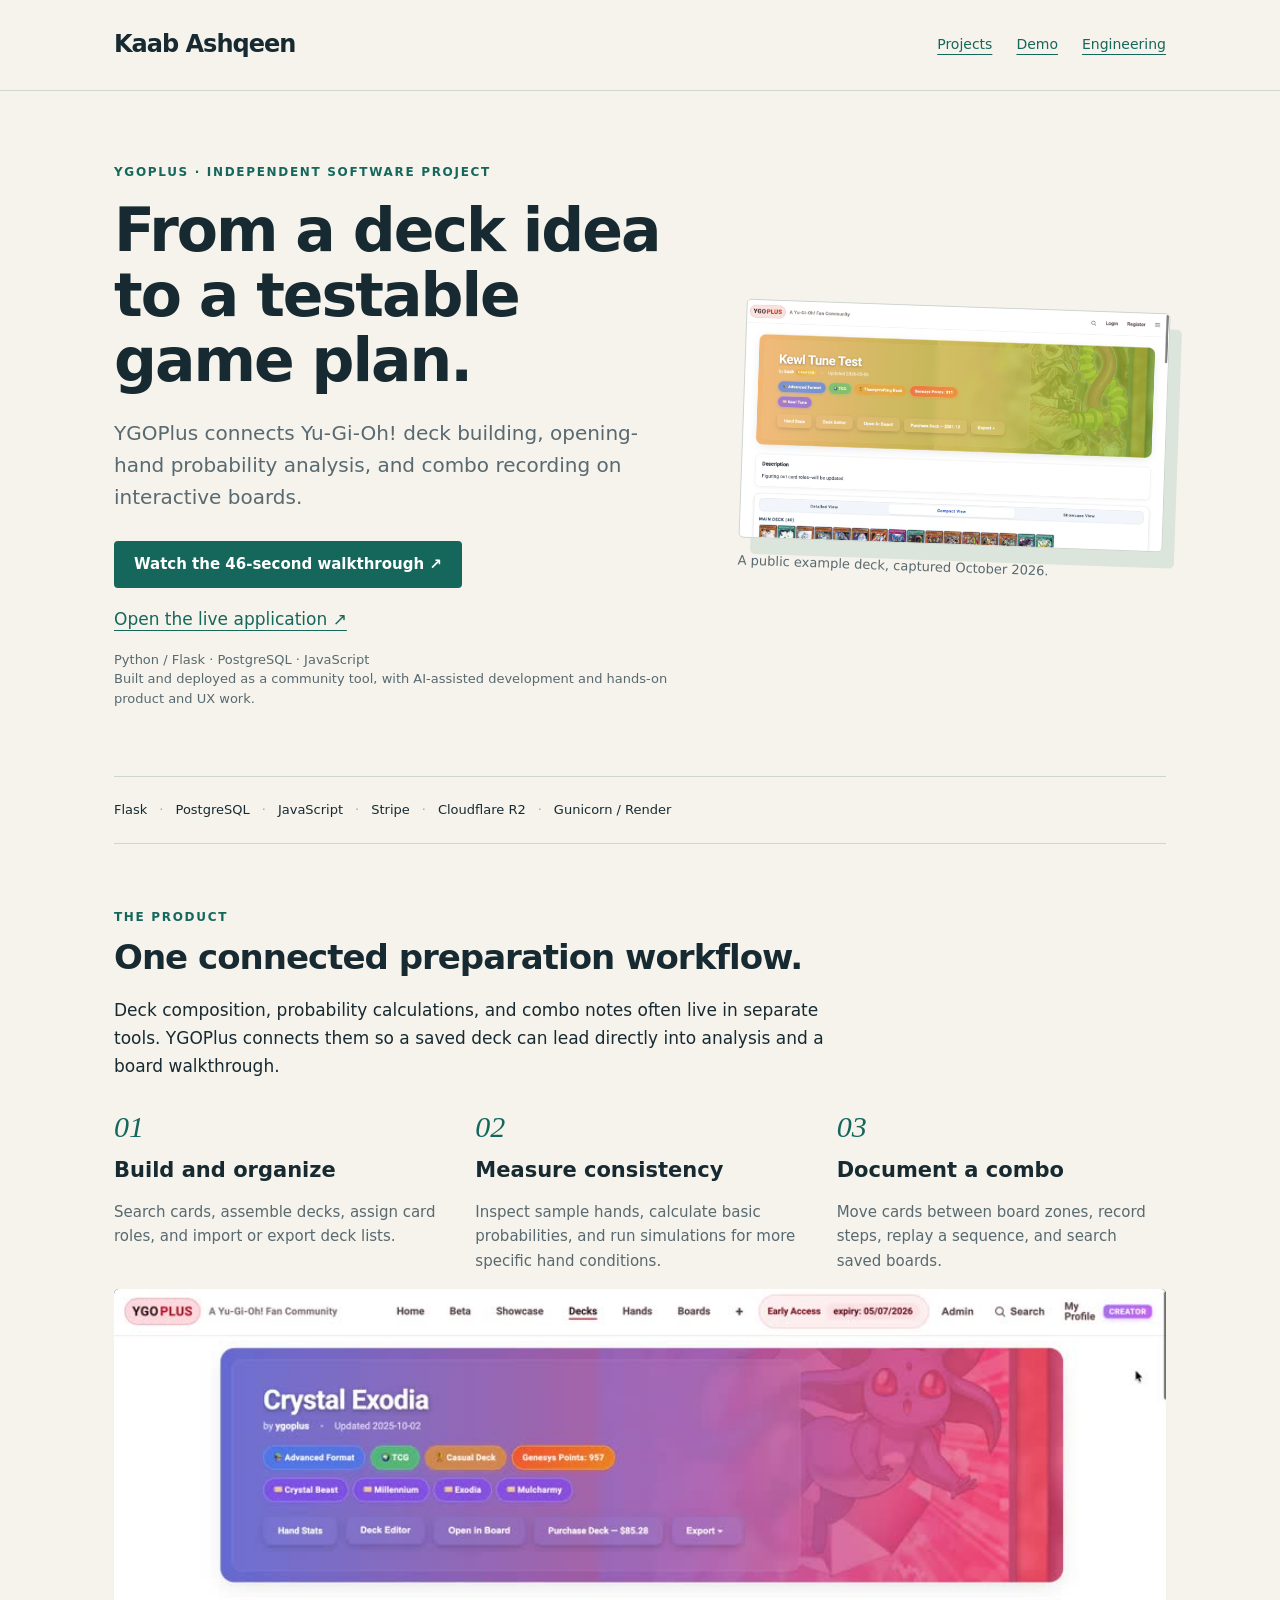
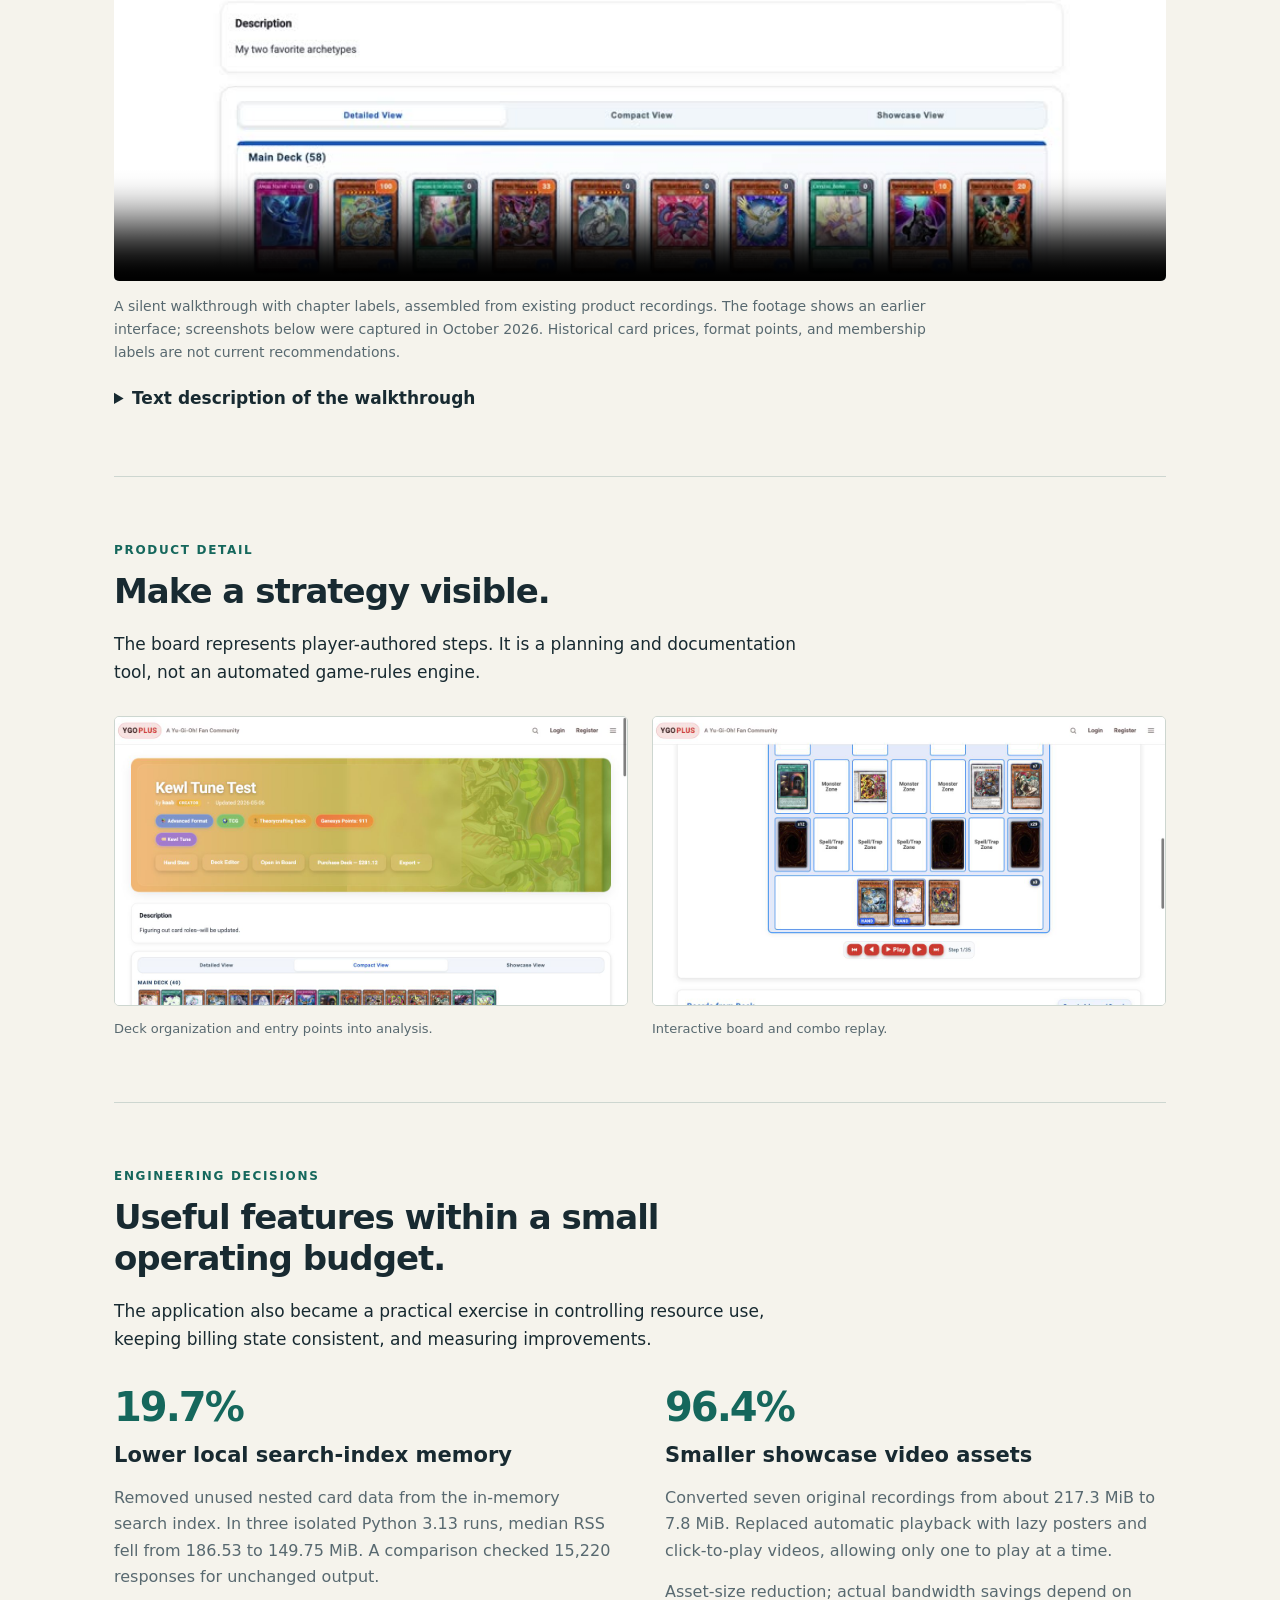
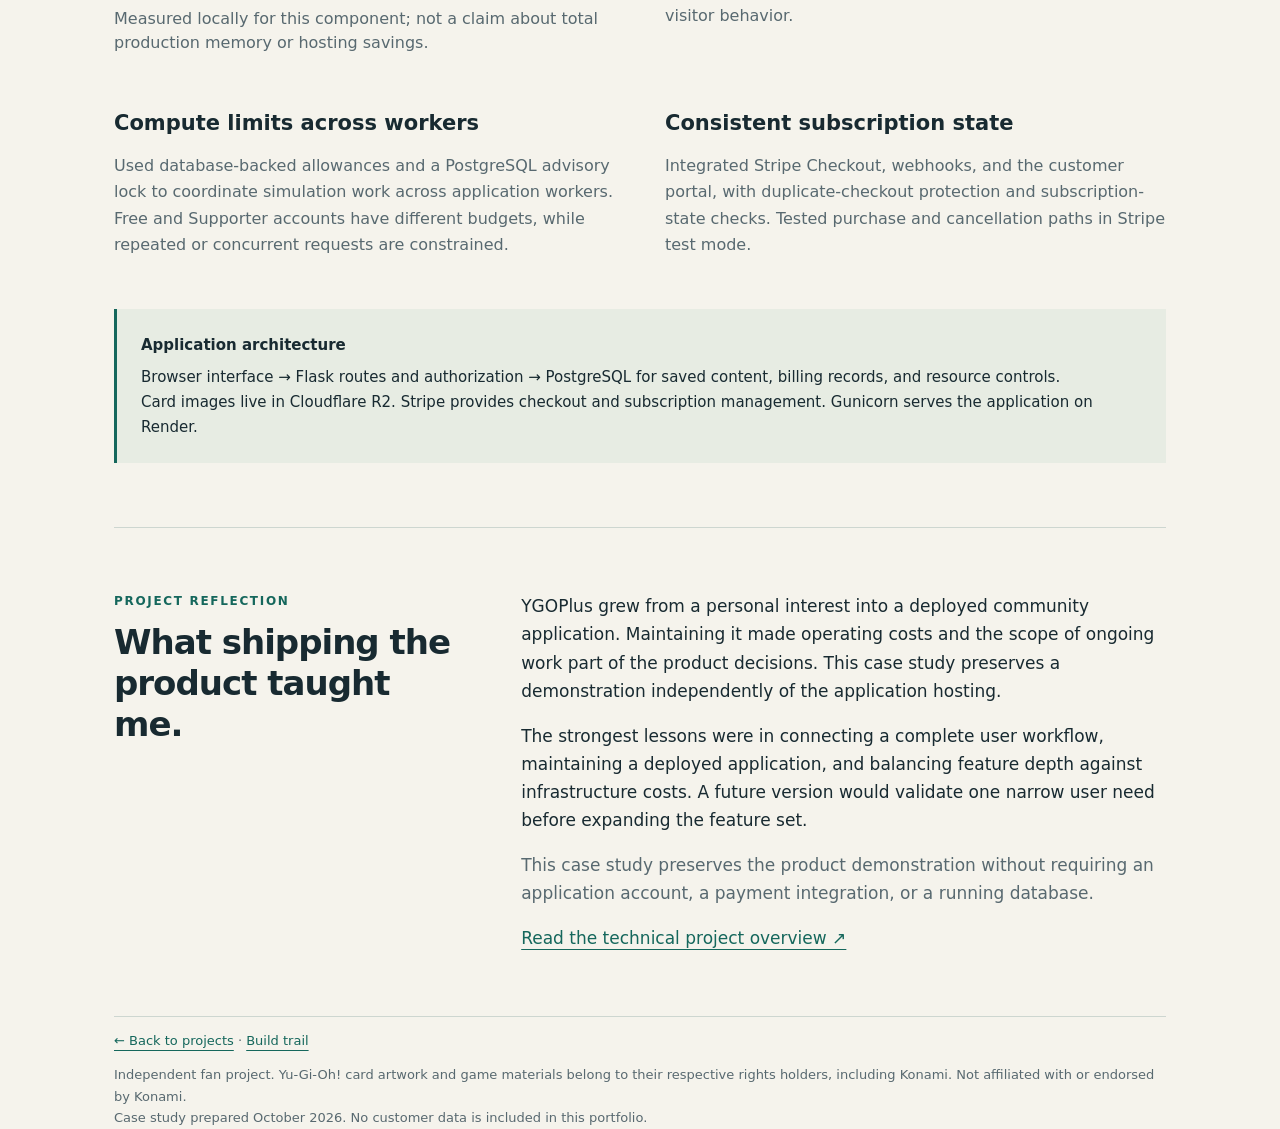
==== ygoplus/index.html @ 3efdb352 "Add standalone YGOPlus case study and recorded demo" ====
<!doctype html>
<html lang="en"><head><meta charset="utf-8"><meta name="viewport" content="width=device-width, initial-scale=1"><meta name="description" content="YGOPlus: an independent software project combining deck building, probability analysis, and interactive combo boards."><title>YGOPlus — Kaab Ashqeen</title><link rel="canonical" href="https://ashqeen.com/ygoplus/"><link rel="icon" href="/assets/favicon.svg" type="image/svg+xml">
<style>
:root{color-scheme:light;--ink:#182a31;--muted:#586970;--paper:#f5f3ec;--accent:#15675c;--line:#cdd6d0}*{box-sizing:border-box}html{scroll-behavior:smooth}body{margin:0;background:var(--paper);color:var(--ink);font:17px/1.65 system-ui,-apple-system,sans-serif}a{color:var(--accent);text-underline-offset:5px}a:focus-visible,summary:focus-visible{outline:3px solid #d98e32;outline-offset:5px}.wrap{max-width:1120px;margin:auto;padding:0 34px}header{padding:25px 0;border-bottom:1px solid var(--line)}nav{display:flex;justify-content:space-between;gap:20px;align-items:center}.brand{font-weight:850;letter-spacing:-1px;font-size:24px;color:var(--ink);text-decoration:none}.brand span{color:var(--accent)}nav div{display:flex;gap:24px;font-size:14px}.eyebrow{text-transform:uppercase;letter-spacing:.14em;font-size:12px;font-weight:750;color:var(--accent)}.hero{padding:72px 0 55px;display:grid;grid-template-columns:1.15fr .85fr;gap:54px;align-items:center}h1{font-size:clamp(38px,4.7vw,60px);line-height:1.08;letter-spacing:-2px;margin:16px 0 24px;font-weight:720}h2{font-size:34px;line-height:1.2;letter-spacing:-1px;margin:10px 0 18px}h3{font-size:21px;line-height:1.35;margin:0 0 12px}.lead{font-size:20px;color:var(--muted);line-height:1.6}.hero figure{margin:0;transform:rotate(2deg)}figure img{width:100%;height:auto;display:block;border:1px solid var(--line);border-radius:5px}.hero img{box-shadow:12px 16px 0 #dce5db}.button{display:inline-block;background:var(--accent);color:white;text-decoration:none;font-size:15px;padding:11px 20px;border-radius:4px;font-weight:650;margin-top:8px}figcaption,.small{font-size:13px;color:var(--muted);line-height:1.5;margin-top:13px}.stack{display:flex;gap:12px;flex-wrap:wrap;padding:22px 0;border-top:1px solid var(--line);border-bottom:1px solid var(--line);font-size:13px}.stack span+span:before{content:'·';margin-right:12px;color:#9baaa0}section{padding:64px 0;border-bottom:1px solid var(--line)}.section-intro{max-width:710px;margin-bottom:30px}.flow{display:grid;grid-template-columns:repeat(3,1fr);gap:32px}.step{font:italic 30px Georgia,serif;color:var(--accent);margin-bottom:12px}.flow p{font-size:15px;color:var(--muted)}video{display:block;width:100%;max-height:680px;background:#111923;border-radius:5px}.caption{font-size:14px;color:var(--muted);max-width:850px}.gallery{display:grid;grid-template-columns:1fr 1fr;gap:24px}.gallery figure{margin:0}.engineering{display:grid;grid-template-columns:1fr 1fr;gap:38px 50px}.engineering p{font-size:16px;color:var(--muted)}.result{font-size:40px;font-weight:720;letter-spacing:-2px;color:var(--accent);line-height:1.2;margin-bottom:10px}.architecture{padding:24px;background:#e7ece3;border-left:3px solid var(--accent);font-size:15px;margin:35px 0 0}.architecture strong{display:block;margin-bottom:7px}.reflection{display:grid;grid-template-columns:.7fr 1.3fr;gap:60px}.reflection p{margin-top:0}footer{padding:32px 0 40px;font-size:13px;color:var(--muted)}details{margin-top:20px}summary{cursor:pointer;font-weight:650}details li{margin-bottom:10px}.muted{color:var(--muted)}@media(max-width:760px){.wrap{padding:0 22px}.hero{grid-template-columns:1fr;padding:42px 0;gap:36px}.hero figure{transform:none}h1{letter-spacing:-1.3px}.flow,.engineering,.gallery,.reflection{grid-template-columns:1fr;gap:28px}section{padding:42px 0}nav div{gap:14px;font-size:12px}.hero img{box-shadow:7px 9px 0 #dce5db}h2{font-size:29px}}@media(prefers-reduced-motion:reduce){html{scroll-behavior:auto}}
</style></head><body><header><nav class="wrap" aria-label="Main"><a class="brand" href="/">Kaab Ashqeen</a><div><a href="/projects.html">Projects</a><a href="#demo">Demo</a><a href="#engineering">Engineering</a></div></nav></header>
<main id="top" class="wrap"><div class="hero"><div><div class="eyebrow">YGOPlus · Independent software project</div><h1>From a deck idea<br>to a testable game plan.</h1><p class="lead">YGOPlus connects Yu-Gi-Oh! deck building, opening-hand probability analysis, and combo recording on interactive boards.</p><a class="button" href="#demo">Watch the 46-second walkthrough ↗</a><p><a href="https://ygoplus.com">Open the live application ↗</a></p><p class="small">Python / Flask · PostgreSQL · JavaScript<br>Built and deployed as a community tool, with AI-assisted development and hands-on product and UX work.</p></div><figure><img src="assets/deck.png" alt="YGOPlus deck view displaying a 40-card example deck with card images and deck tools" width="1280" height="720"><figcaption>A public example deck, captured October 2026.</figcaption></figure></div>
<div class="stack" aria-label="Technology stack"><span>Flask</span><span>PostgreSQL</span><span>JavaScript</span><span>Stripe</span><span>Cloudflare R2</span><span>Gunicorn / Render</span></div>
<section id="demo"><div class="section-intro"><div class="eyebrow">The product</div><h2>One connected preparation workflow.</h2><p>Deck composition, probability calculations, and combo notes often live in separate tools. YGOPlus connects them so a saved deck can lead directly into analysis and a board walkthrough.</p></div><div class="flow"><article><div class="step">01</div><h3>Build and organize</h3><p>Search cards, assemble decks, assign card roles, and import or export deck lists.</p></article><article><div class="step">02</div><h3>Measure consistency</h3><p>Inspect sample hands, calculate basic probabilities, and run simulations for more specific hand conditions.</p></article><article><div class="step">03</div><h3>Document a combo</h3><p>Move cards between board zones, record steps, replay a sequence, and search saved boards.</p></article></div><video controls playsinline preload="none" poster="assets/video-poster.jpg" aria-label="46-second YGOPlus product walkthrough"><source src="assets/ygoplus-walkthrough.mp4" type="video/mp4"></video><p class="caption">A silent walkthrough with chapter labels, assembled from existing product recordings. The footage shows an earlier interface; screenshots below were captured in October 2026. Historical card prices, format points, and membership labels are not current recommendations.</p><details><summary>Text description of the walkthrough</summary><ol><li><strong>Deck view:</strong> a saved deck presents its cards and composition, leading into sample hands and related tools.</li><li><strong>Hand statistics:</strong> the probability interface lets a player evaluate how likely an opening hand is to meet selected conditions.</li><li><strong>Board view:</strong> a saved board represents a combo with card zones and replay controls, connecting a deck list to an illustrated sequence.</li></ol></details></section>
<section><div class="section-intro"><div class="eyebrow">Product detail</div><h2>Make a strategy visible.</h2><p>The board represents player-authored steps. It is a planning and documentation tool, not an automated game-rules engine.</p></div><div class="gallery"><figure><a href="assets/deck.png"><img src="assets/deck.png" loading="lazy" alt="Compact saved deck view showing card images and deck composition"></a><figcaption>Deck organization and entry points into analysis.</figcaption></figure><figure><a href="assets/board.png"><img src="assets/board.png" loading="lazy" alt="Public YGOPlus board with cards arranged in game zones and replay controls"></a><figcaption>Interactive board and combo replay.</figcaption></figure></div></section>
<section id="engineering"><div class="section-intro"><div class="eyebrow">Engineering decisions</div><h2>Useful features within a small operating budget.</h2><p>The application also became a practical exercise in controlling resource use, keeping billing state consistent, and measuring improvements.</p></div><div class="engineering"><article><div class="result">19.7%</div><h3>Lower local search-index memory</h3><p>Removed unused nested card data from the in-memory search index. In three isolated Python 3.13 runs, median RSS fell from 186.53 to 149.75 MiB. A comparison checked 15,220 responses for unchanged output.</p><p class="small">Measured locally for this component; not a claim about total production memory or hosting savings.</p></article><article><div class="result">96.4%</div><h3>Smaller showcase video assets</h3><p>Converted seven original recordings from about 217.3 MiB to 7.8 MiB. Replaced automatic playback with lazy posters and click-to-play videos, allowing only one to play at a time.</p><p class="small">Asset-size reduction; actual bandwidth savings depend on visitor behavior.</p></article><article><h3>Compute limits across workers</h3><p>Used database-backed allowances and a PostgreSQL advisory lock to coordinate simulation work across application workers. Free and Supporter accounts have different budgets, while repeated or concurrent requests are constrained.</p></article><article><h3>Consistent subscription state</h3><p>Integrated Stripe Checkout, webhooks, and the customer portal, with duplicate-checkout protection and subscription-state checks. Tested purchase and cancellation paths in Stripe test mode.</p></article></div><div class="architecture"><strong>Application architecture</strong>Browser interface → Flask routes and authorization → PostgreSQL for saved content, billing records, and resource controls.<br>Card images live in Cloudflare R2. Stripe provides checkout and subscription management. Gunicorn serves the application on Render.</div></section>
<section id="reflection" class="reflection"><div><div class="eyebrow">Project reflection</div><h2>What shipping the product taught me.</h2></div><div><p>YGOPlus grew from a personal interest into a deployed community application. Maintaining it made operating costs and the scope of ongoing work part of the product decisions. This case study preserves a demonstration independently of the application hosting.</p><p>The strongest lessons were in connecting a complete user workflow, maintaining a deployed application, and balancing feature depth against infrastructure costs. A future version would validate one narrow user need before expanding the feature set.</p><p class="muted">This case study preserves the product demonstration without requiring an application account, a payment integration, or a running database.</p><a href="README.md">Read the technical project overview ↗</a></div></section></main><footer class="wrap"><p><a href="/projects.html">← Back to projects</a> · <a href="/trail.html">Build trail</a></p>Independent fan project. Yu-Gi-Oh! card artwork and game materials belong to their respective rights holders, including Konami. Not affiliated with or endorsed by Konami.<br>Case study prepared October 2026. No customer data is included in this portfolio.</footer></body></html>
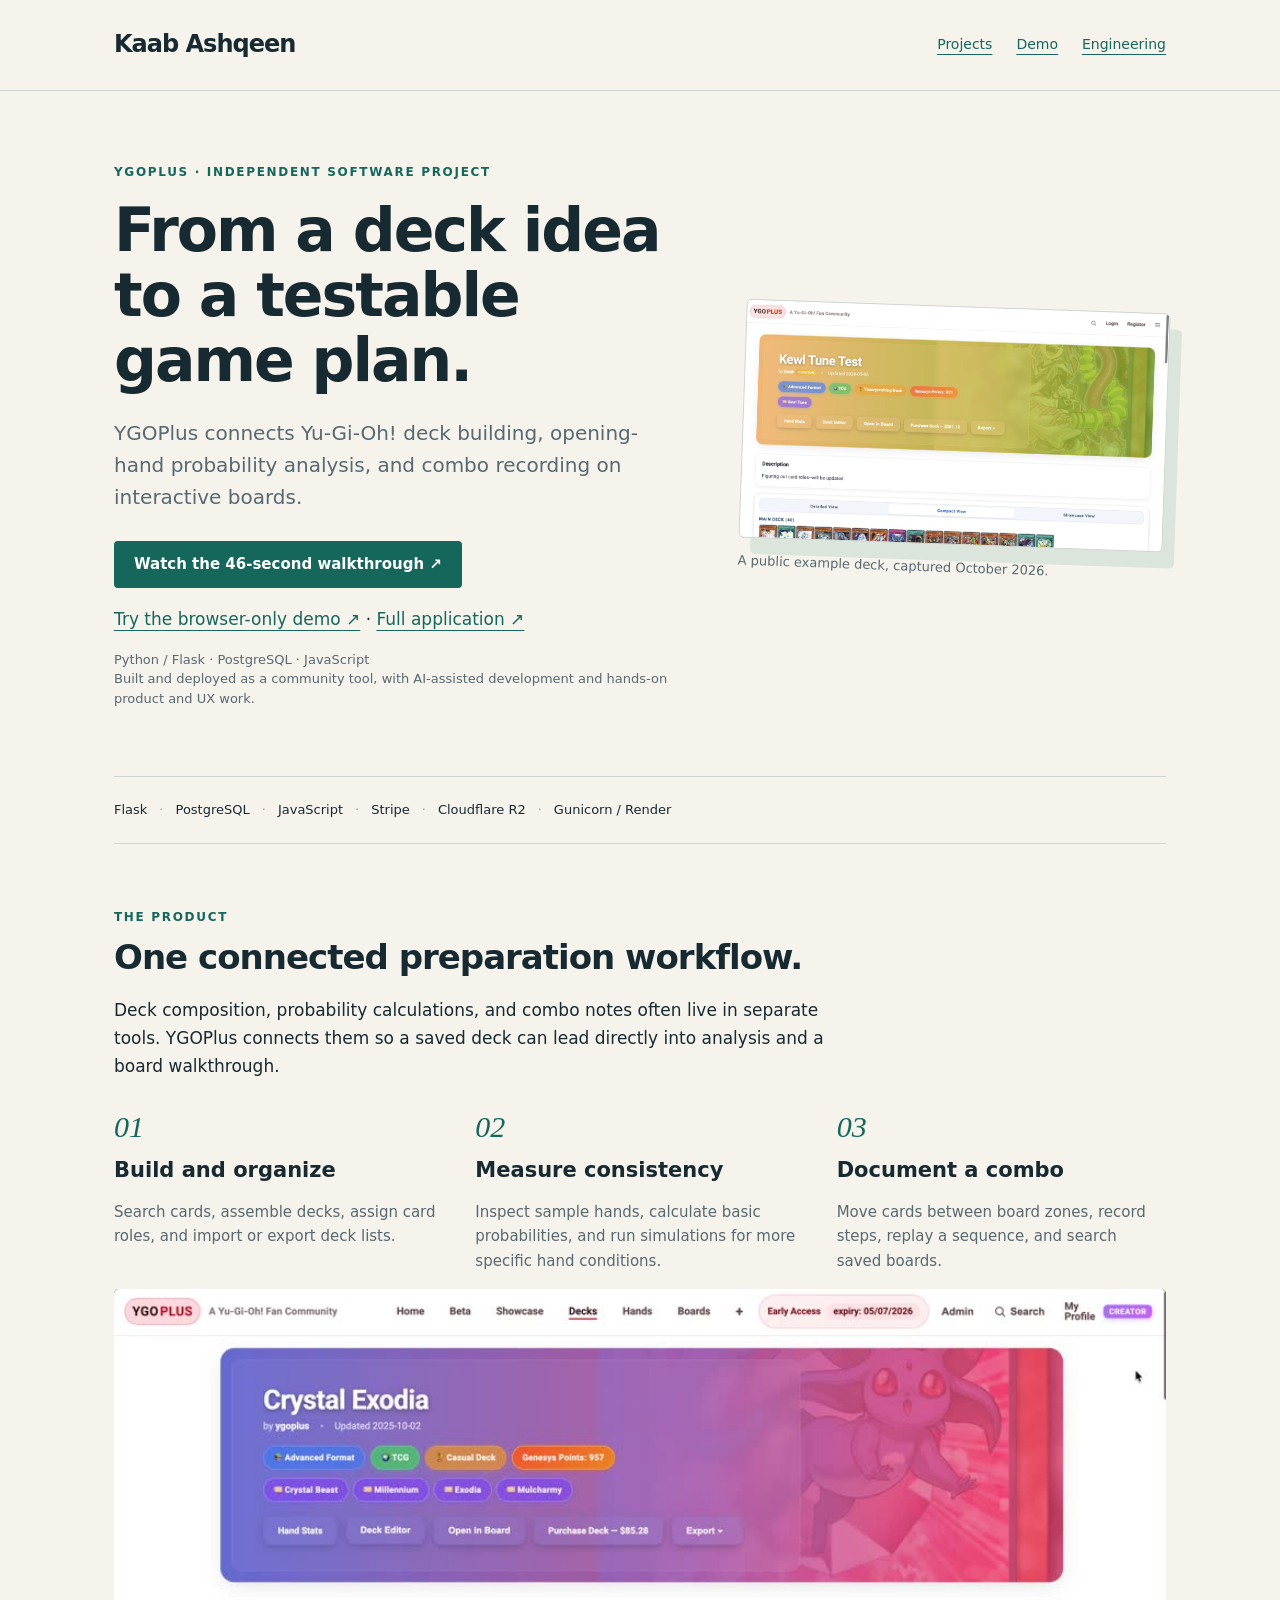
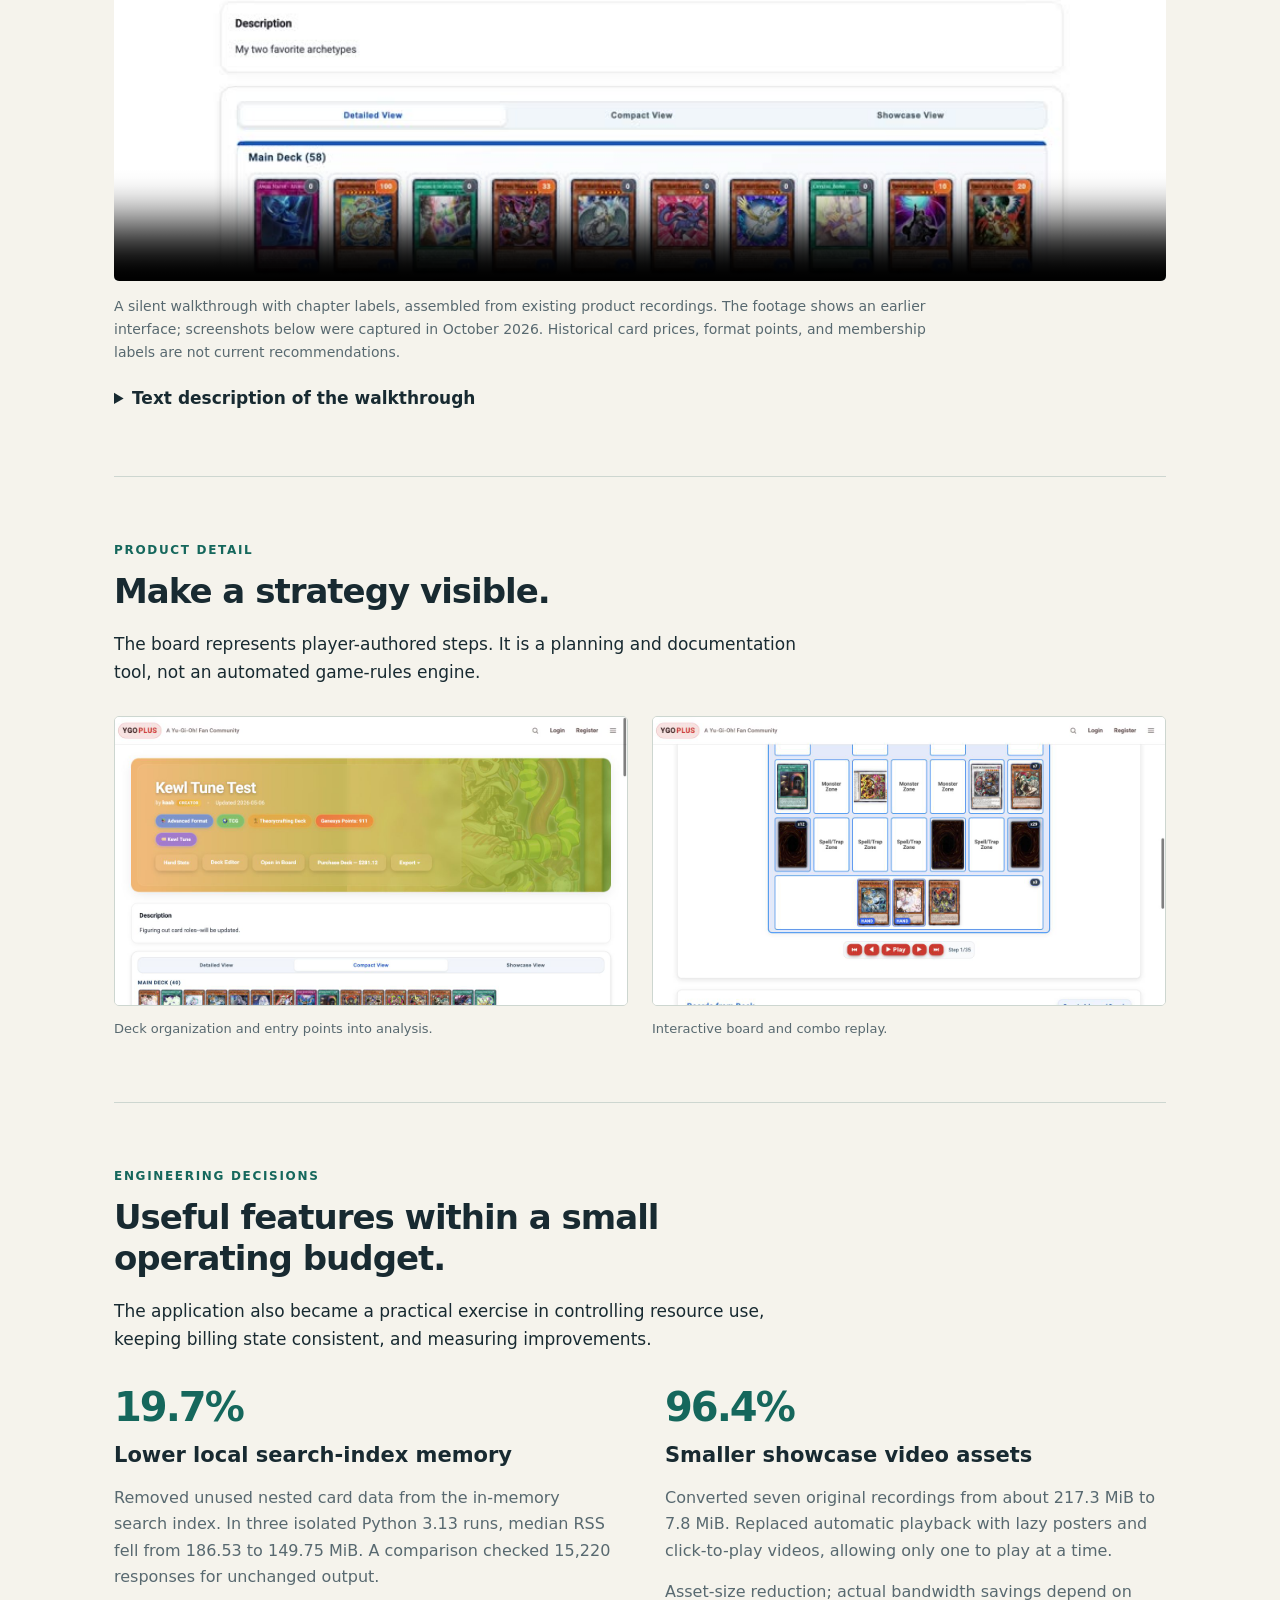
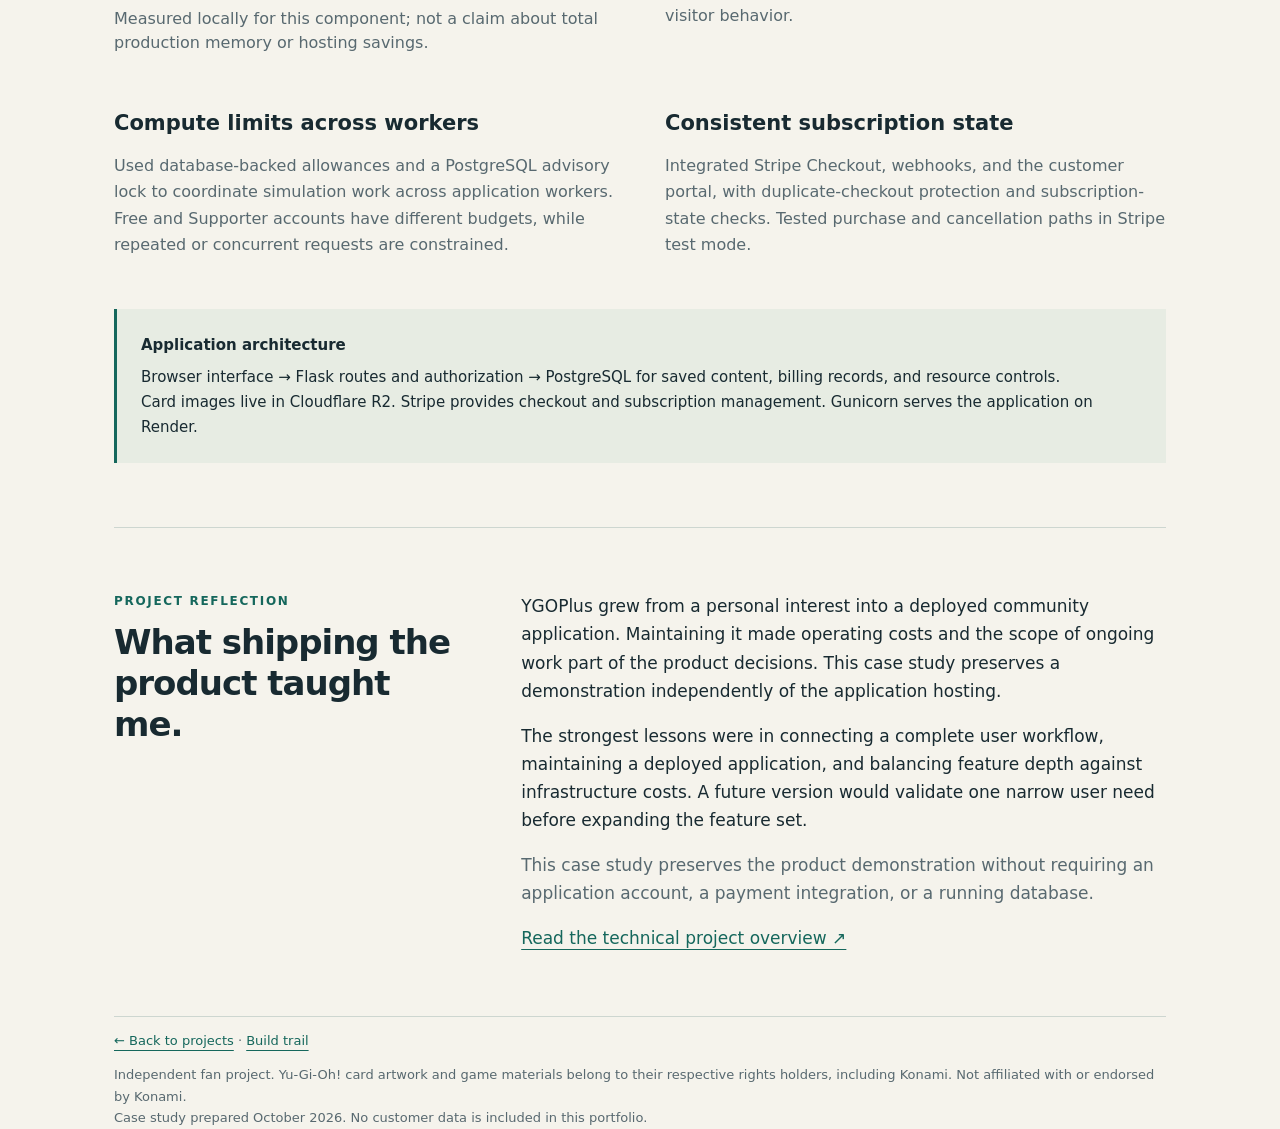
==== commit 34bfca7d: "Add server-free YGOPlus probability demo" ====
--- a/ygoplus/index.html
+++ b/ygoplus/index.html
@@ -3,7 +3,7 @@
 <style>
 :root{color-scheme:light;--ink:#182a31;--muted:#586970;--paper:#f5f3ec;--accent:#15675c;--line:#cdd6d0}*{box-sizing:border-box}html{scroll-behavior:smooth}body{margin:0;background:var(--paper);color:var(--ink);font:17px/1.65 system-ui,-apple-system,sans-serif}a{color:var(--accent);text-underline-offset:5px}a:focus-visible,summary:focus-visible{outline:3px solid #d98e32;outline-offset:5px}.wrap{max-width:1120px;margin:auto;padding:0 34px}header{padding:25px 0;border-bottom:1px solid var(--line)}nav{display:flex;justify-content:space-between;gap:20px;align-items:center}.brand{font-weight:850;letter-spacing:-1px;font-size:24px;color:var(--ink);text-decoration:none}.brand span{color:var(--accent)}nav div{display:flex;gap:24px;font-size:14px}.eyebrow{text-transform:uppercase;letter-spacing:.14em;font-size:12px;font-weight:750;color:var(--accent)}.hero{padding:72px 0 55px;display:grid;grid-template-columns:1.15fr .85fr;gap:54px;align-items:center}h1{font-size:clamp(38px,4.7vw,60px);line-height:1.08;letter-spacing:-2px;margin:16px 0 24px;font-weight:720}h2{font-size:34px;line-height:1.2;letter-spacing:-1px;margin:10px 0 18px}h3{font-size:21px;line-height:1.35;margin:0 0 12px}.lead{font-size:20px;color:var(--muted);line-height:1.6}.hero figure{margin:0;transform:rotate(2deg)}figure img{width:100%;height:auto;display:block;border:1px solid var(--line);border-radius:5px}.hero img{box-shadow:12px 16px 0 #dce5db}.button{display:inline-block;background:var(--accent);color:white;text-decoration:none;font-size:15px;padding:11px 20px;border-radius:4px;font-weight:650;margin-top:8px}figcaption,.small{font-size:13px;color:var(--muted);line-height:1.5;margin-top:13px}.stack{display:flex;gap:12px;flex-wrap:wrap;padding:22px 0;border-top:1px solid var(--line);border-bottom:1px solid var(--line);font-size:13px}.stack span+span:before{content:'·';margin-right:12px;color:#9baaa0}section{padding:64px 0;border-bottom:1px solid var(--line)}.section-intro{max-width:710px;margin-bottom:30px}.flow{display:grid;grid-template-columns:repeat(3,1fr);gap:32px}.step{font:italic 30px Georgia,serif;color:var(--accent);margin-bottom:12px}.flow p{font-size:15px;color:var(--muted)}video{display:block;width:100%;max-height:680px;background:#111923;border-radius:5px}.caption{font-size:14px;color:var(--muted);max-width:850px}.gallery{display:grid;grid-template-columns:1fr 1fr;gap:24px}.gallery figure{margin:0}.engineering{display:grid;grid-template-columns:1fr 1fr;gap:38px 50px}.engineering p{font-size:16px;color:var(--muted)}.result{font-size:40px;font-weight:720;letter-spacing:-2px;color:var(--accent);line-height:1.2;margin-bottom:10px}.architecture{padding:24px;background:#e7ece3;border-left:3px solid var(--accent);font-size:15px;margin:35px 0 0}.architecture strong{display:block;margin-bottom:7px}.reflection{display:grid;grid-template-columns:.7fr 1.3fr;gap:60px}.reflection p{margin-top:0}footer{padding:32px 0 40px;font-size:13px;color:var(--muted)}details{margin-top:20px}summary{cursor:pointer;font-weight:650}details li{margin-bottom:10px}.muted{color:var(--muted)}@media(max-width:760px){.wrap{padding:0 22px}.hero{grid-template-columns:1fr;padding:42px 0;gap:36px}.hero figure{transform:none}h1{letter-spacing:-1.3px}.flow,.engineering,.gallery,.reflection{grid-template-columns:1fr;gap:28px}section{padding:42px 0}nav div{gap:14px;font-size:12px}.hero img{box-shadow:7px 9px 0 #dce5db}h2{font-size:29px}}@media(prefers-reduced-motion:reduce){html{scroll-behavior:auto}}
 </style></head><body><header><nav class="wrap" aria-label="Main"><a class="brand" href="/">Kaab Ashqeen</a><div><a href="/projects.html">Projects</a><a href="#demo">Demo</a><a href="#engineering">Engineering</a></div></nav></header>
-<main id="top" class="wrap"><div class="hero"><div><div class="eyebrow">YGOPlus · Independent software project</div><h1>From a deck idea<br>to a testable game plan.</h1><p class="lead">YGOPlus connects Yu-Gi-Oh! deck building, opening-hand probability analysis, and combo recording on interactive boards.</p><a class="button" href="#demo">Watch the 46-second walkthrough ↗</a><p><a href="https://ygoplus.com">Open the live application ↗</a></p><p class="small">Python / Flask · PostgreSQL · JavaScript<br>Built and deployed as a community tool, with AI-assisted development and hands-on product and UX work.</p></div><figure><img src="assets/deck.png" alt="YGOPlus deck view displaying a 40-card example deck with card images and deck tools" width="1280" height="720"><figcaption>A public example deck, captured October 2026.</figcaption></figure></div>
+<main id="top" class="wrap"><div class="hero"><div><div class="eyebrow">YGOPlus · Independent software project</div><h1>From a deck idea<br>to a testable game plan.</h1><p class="lead">YGOPlus connects Yu-Gi-Oh! deck building, opening-hand probability analysis, and combo recording on interactive boards.</p><a class="button" href="#demo">Watch the 46-second walkthrough ↗</a><p><a href="demo/">Try the browser-only demo ↗</a> · <a href="https://ygoplus.com">Full application ↗</a></p><p class="small">Python / Flask · PostgreSQL · JavaScript<br>Built and deployed as a community tool, with AI-assisted development and hands-on product and UX work.</p></div><figure><img src="assets/deck.png" alt="YGOPlus deck view displaying a 40-card example deck with card images and deck tools" width="1280" height="720"><figcaption>A public example deck, captured October 2026.</figcaption></figure></div>
 <div class="stack" aria-label="Technology stack"><span>Flask</span><span>PostgreSQL</span><span>JavaScript</span><span>Stripe</span><span>Cloudflare R2</span><span>Gunicorn / Render</span></div>
 <section id="demo"><div class="section-intro"><div class="eyebrow">The product</div><h2>One connected preparation workflow.</h2><p>Deck composition, probability calculations, and combo notes often live in separate tools. YGOPlus connects them so a saved deck can lead directly into analysis and a board walkthrough.</p></div><div class="flow"><article><div class="step">01</div><h3>Build and organize</h3><p>Search cards, assemble decks, assign card roles, and import or export deck lists.</p></article><article><div class="step">02</div><h3>Measure consistency</h3><p>Inspect sample hands, calculate basic probabilities, and run simulations for more specific hand conditions.</p></article><article><div class="step">03</div><h3>Document a combo</h3><p>Move cards between board zones, record steps, replay a sequence, and search saved boards.</p></article></div><video controls playsinline preload="none" poster="assets/video-poster.jpg" aria-label="46-second YGOPlus product walkthrough"><source src="assets/ygoplus-walkthrough.mp4" type="video/mp4"></video><p class="caption">A silent walkthrough with chapter labels, assembled from existing product recordings. The footage shows an earlier interface; screenshots below were captured in October 2026. Historical card prices, format points, and membership labels are not current recommendations.</p><details><summary>Text description of the walkthrough</summary><ol><li><strong>Deck view:</strong> a saved deck presents its cards and composition, leading into sample hands and related tools.</li><li><strong>Hand statistics:</strong> the probability interface lets a player evaluate how likely an opening hand is to meet selected conditions.</li><li><strong>Board view:</strong> a saved board represents a combo with card zones and replay controls, connecting a deck list to an illustrated sequence.</li></ol></details></section>
 <section><div class="section-intro"><div class="eyebrow">Product detail</div><h2>Make a strategy visible.</h2><p>The board represents player-authored steps. It is a planning and documentation tool, not an automated game-rules engine.</p></div><div class="gallery"><figure><a href="assets/deck.png"><img src="assets/deck.png" loading="lazy" alt="Compact saved deck view showing card images and deck composition"></a><figcaption>Deck organization and entry points into analysis.</figcaption></figure><figure><a href="assets/board.png"><img src="assets/board.png" loading="lazy" alt="Public YGOPlus board with cards arranged in game zones and replay controls"></a><figcaption>Interactive board and combo replay.</figcaption></figure></div></section>
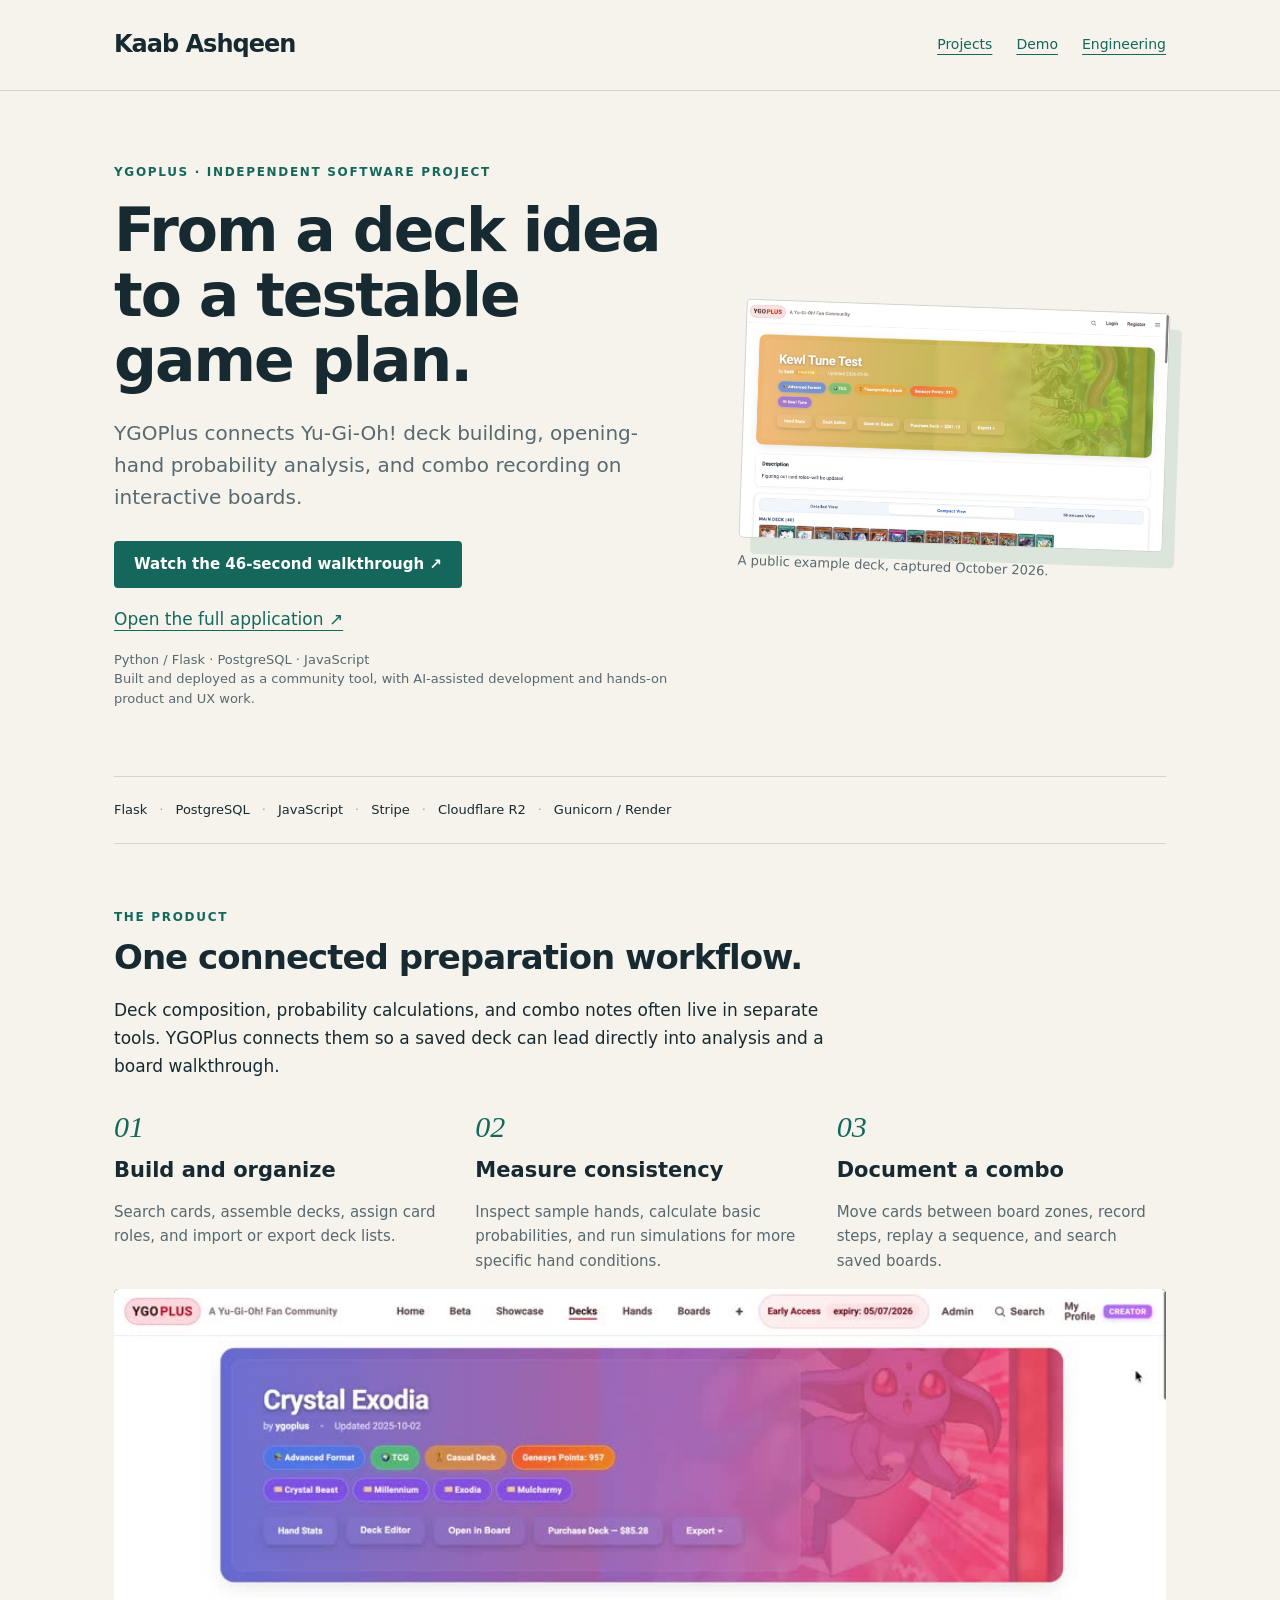
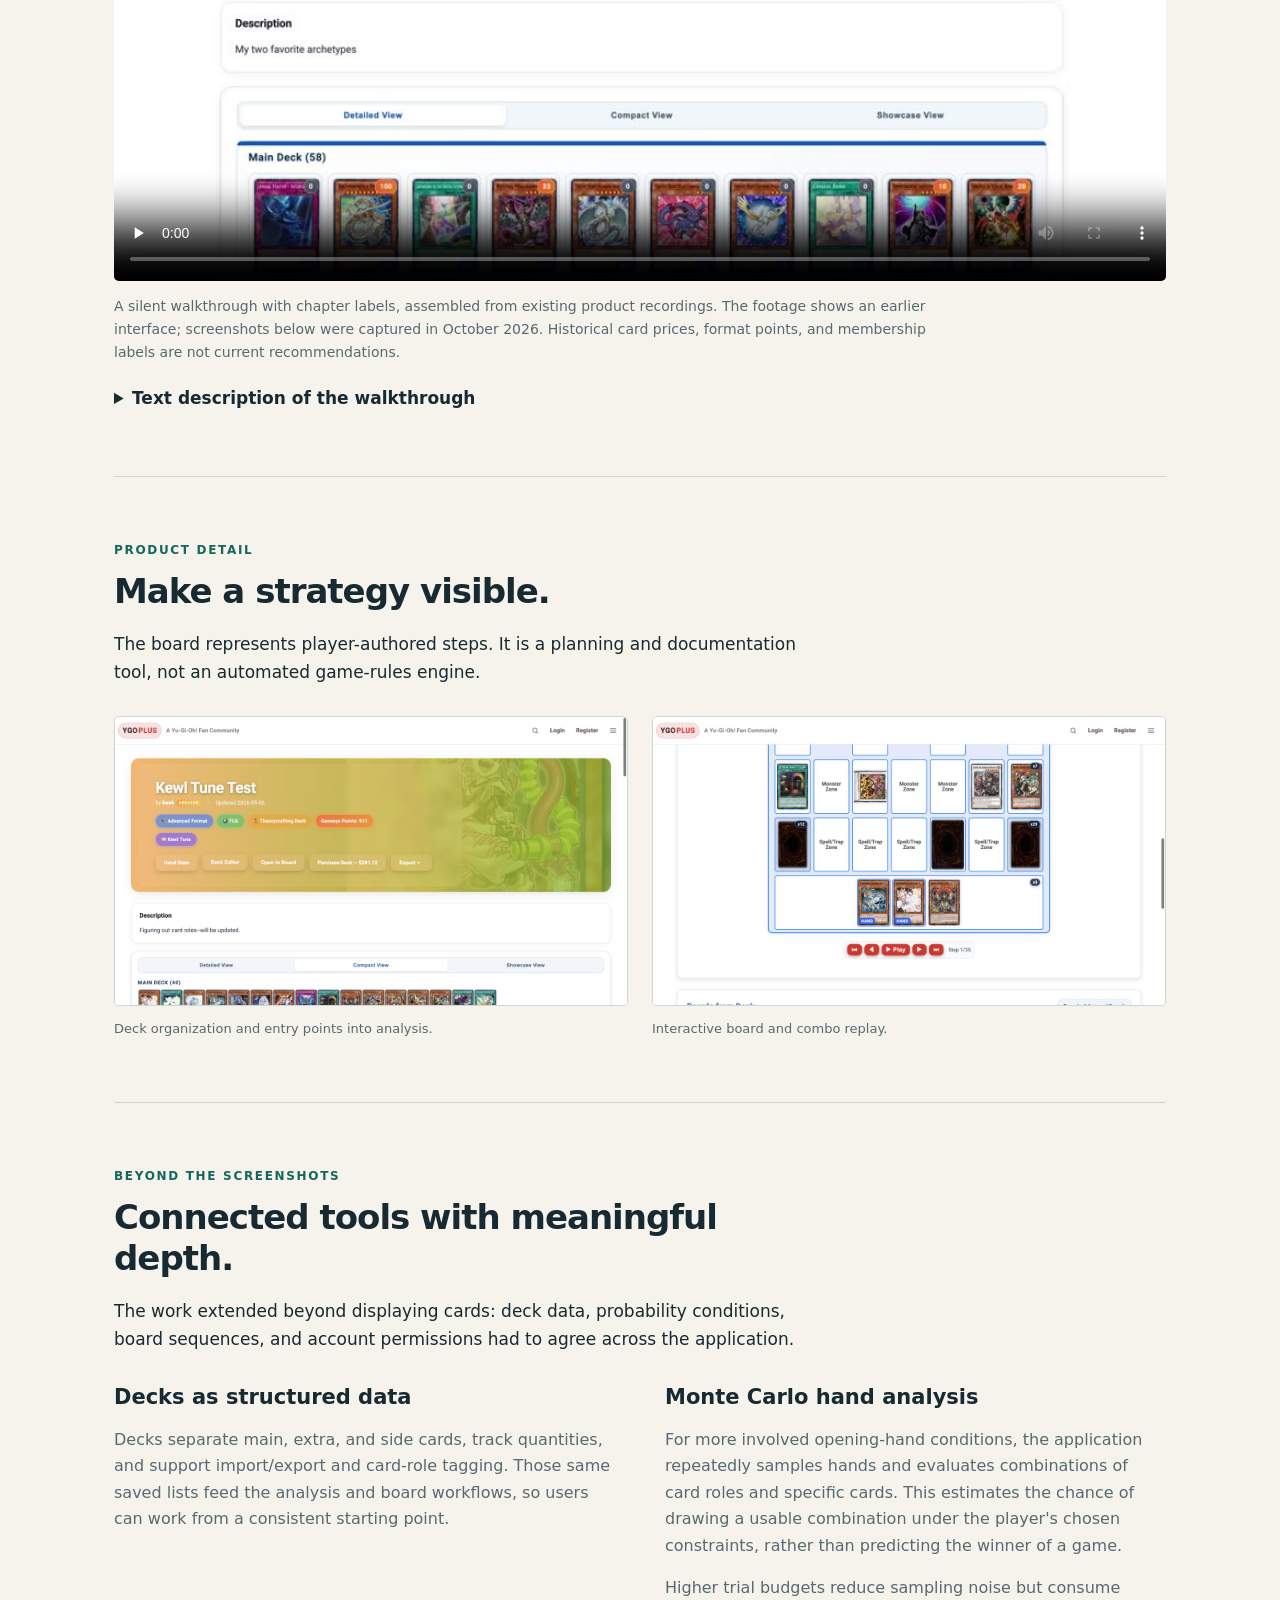
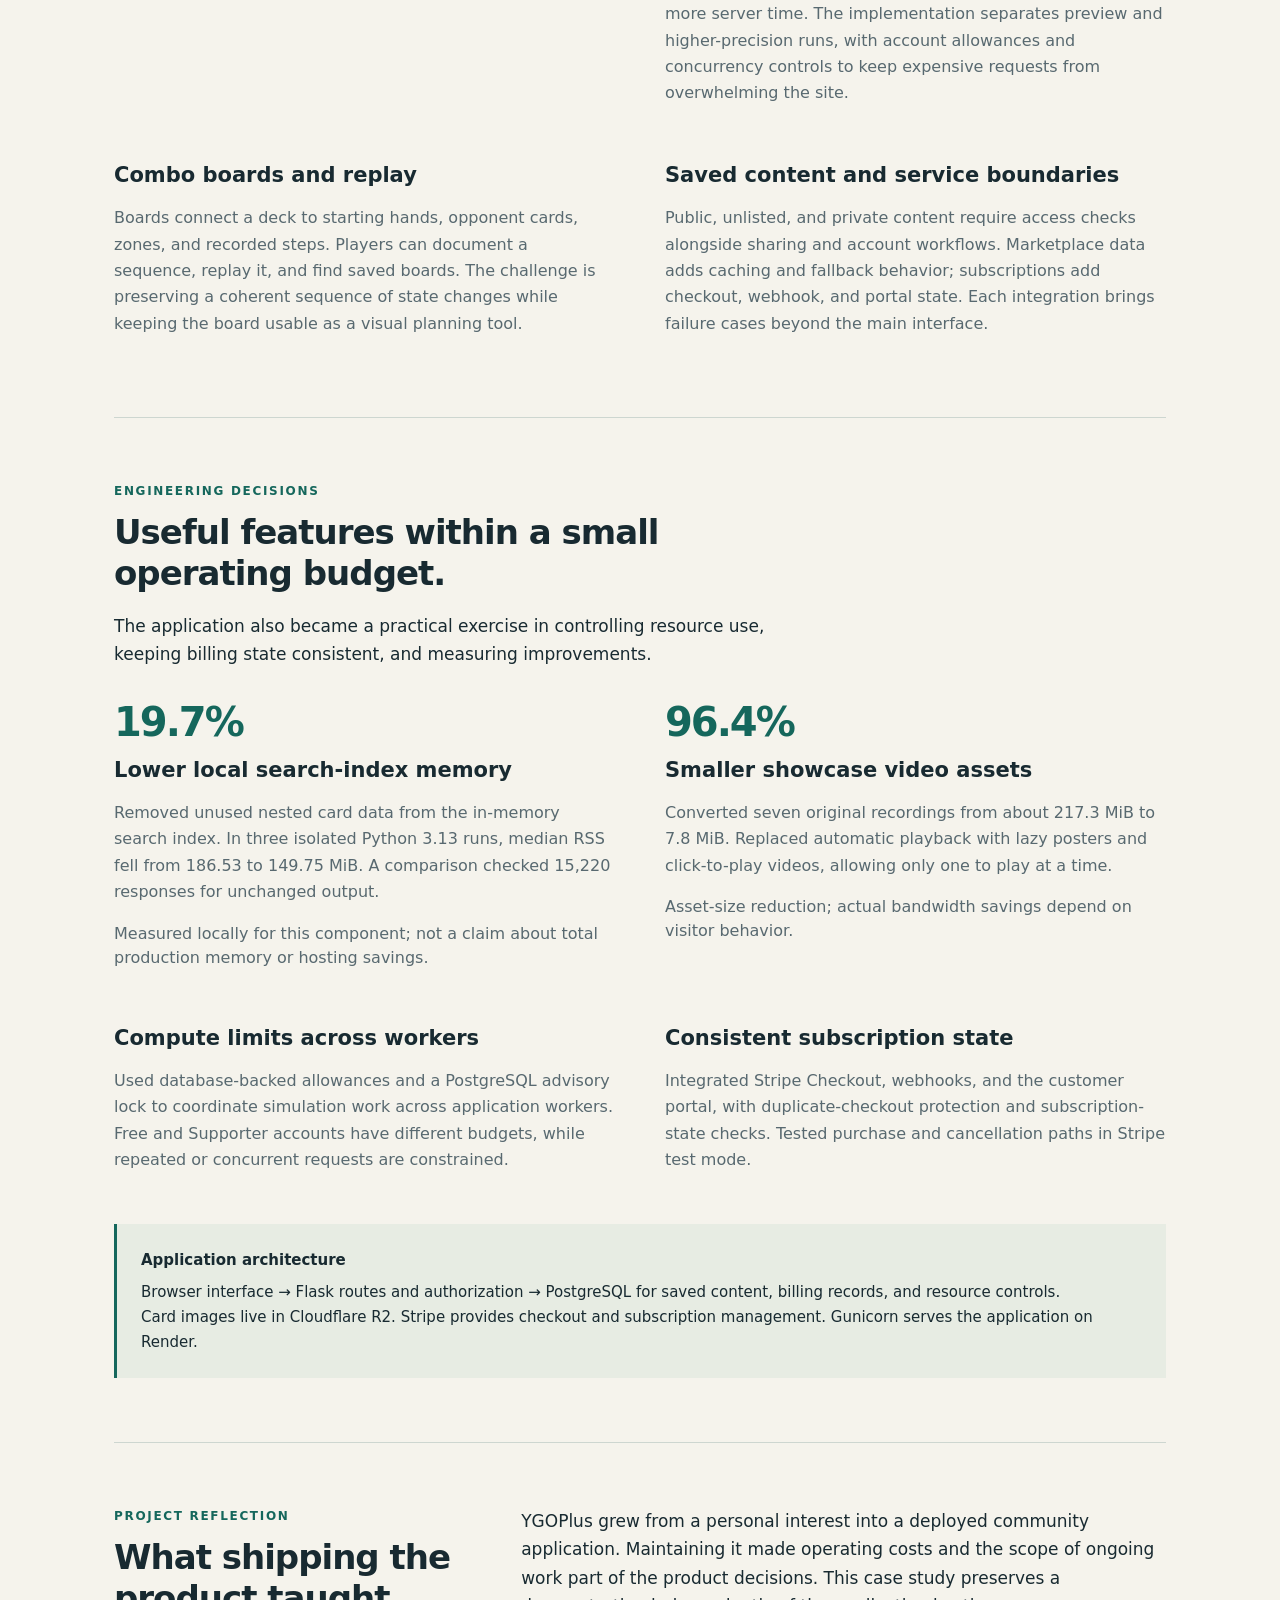
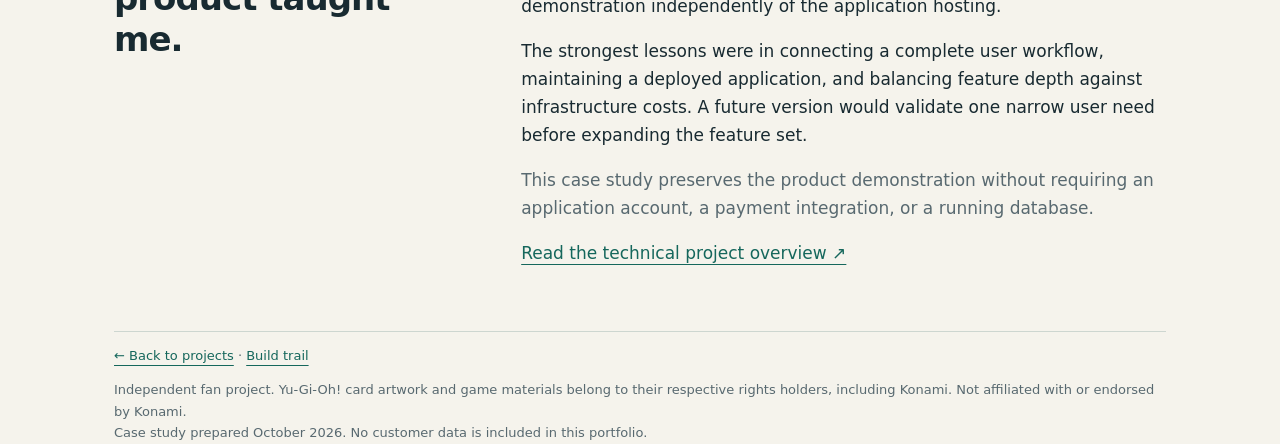
==== commit 483bee52: "Focus YGOPlus portfolio on product workflows and technical depth" ====
--- a/ygoplus/index.html
+++ b/ygoplus/index.html
@@ -3,9 +3,9 @@
 <style>
 :root{color-scheme:light;--ink:#182a31;--muted:#586970;--paper:#f5f3ec;--accent:#15675c;--line:#cdd6d0}*{box-sizing:border-box}html{scroll-behavior:smooth}body{margin:0;background:var(--paper);color:var(--ink);font:17px/1.65 system-ui,-apple-system,sans-serif}a{color:var(--accent);text-underline-offset:5px}a:focus-visible,summary:focus-visible{outline:3px solid #d98e32;outline-offset:5px}.wrap{max-width:1120px;margin:auto;padding:0 34px}header{padding:25px 0;border-bottom:1px solid var(--line)}nav{display:flex;justify-content:space-between;gap:20px;align-items:center}.brand{font-weight:850;letter-spacing:-1px;font-size:24px;color:var(--ink);text-decoration:none}.brand span{color:var(--accent)}nav div{display:flex;gap:24px;font-size:14px}.eyebrow{text-transform:uppercase;letter-spacing:.14em;font-size:12px;font-weight:750;color:var(--accent)}.hero{padding:72px 0 55px;display:grid;grid-template-columns:1.15fr .85fr;gap:54px;align-items:center}h1{font-size:clamp(38px,4.7vw,60px);line-height:1.08;letter-spacing:-2px;margin:16px 0 24px;font-weight:720}h2{font-size:34px;line-height:1.2;letter-spacing:-1px;margin:10px 0 18px}h3{font-size:21px;line-height:1.35;margin:0 0 12px}.lead{font-size:20px;color:var(--muted);line-height:1.6}.hero figure{margin:0;transform:rotate(2deg)}figure img{width:100%;height:auto;display:block;border:1px solid var(--line);border-radius:5px}.hero img{box-shadow:12px 16px 0 #dce5db}.button{display:inline-block;background:var(--accent);color:white;text-decoration:none;font-size:15px;padding:11px 20px;border-radius:4px;font-weight:650;margin-top:8px}figcaption,.small{font-size:13px;color:var(--muted);line-height:1.5;margin-top:13px}.stack{display:flex;gap:12px;flex-wrap:wrap;padding:22px 0;border-top:1px solid var(--line);border-bottom:1px solid var(--line);font-size:13px}.stack span+span:before{content:'·';margin-right:12px;color:#9baaa0}section{padding:64px 0;border-bottom:1px solid var(--line)}.section-intro{max-width:710px;margin-bottom:30px}.flow{display:grid;grid-template-columns:repeat(3,1fr);gap:32px}.step{font:italic 30px Georgia,serif;color:var(--accent);margin-bottom:12px}.flow p{font-size:15px;color:var(--muted)}video{display:block;width:100%;max-height:680px;background:#111923;border-radius:5px}.caption{font-size:14px;color:var(--muted);max-width:850px}.gallery{display:grid;grid-template-columns:1fr 1fr;gap:24px}.gallery figure{margin:0}.engineering{display:grid;grid-template-columns:1fr 1fr;gap:38px 50px}.engineering p{font-size:16px;color:var(--muted)}.result{font-size:40px;font-weight:720;letter-spacing:-2px;color:var(--accent);line-height:1.2;margin-bottom:10px}.architecture{padding:24px;background:#e7ece3;border-left:3px solid var(--accent);font-size:15px;margin:35px 0 0}.architecture strong{display:block;margin-bottom:7px}.reflection{display:grid;grid-template-columns:.7fr 1.3fr;gap:60px}.reflection p{margin-top:0}footer{padding:32px 0 40px;font-size:13px;color:var(--muted)}details{margin-top:20px}summary{cursor:pointer;font-weight:650}details li{margin-bottom:10px}.muted{color:var(--muted)}@media(max-width:760px){.wrap{padding:0 22px}.hero{grid-template-columns:1fr;padding:42px 0;gap:36px}.hero figure{transform:none}h1{letter-spacing:-1.3px}.flow,.engineering,.gallery,.reflection{grid-template-columns:1fr;gap:28px}section{padding:42px 0}nav div{gap:14px;font-size:12px}.hero img{box-shadow:7px 9px 0 #dce5db}h2{font-size:29px}}@media(prefers-reduced-motion:reduce){html{scroll-behavior:auto}}
 </style></head><body><header><nav class="wrap" aria-label="Main"><a class="brand" href="/">Kaab Ashqeen</a><div><a href="/projects.html">Projects</a><a href="#demo">Demo</a><a href="#engineering">Engineering</a></div></nav></header>
-<main id="top" class="wrap"><div class="hero"><div><div class="eyebrow">YGOPlus · Independent software project</div><h1>From a deck idea<br>to a testable game plan.</h1><p class="lead">YGOPlus connects Yu-Gi-Oh! deck building, opening-hand probability analysis, and combo recording on interactive boards.</p><a class="button" href="#demo">Watch the 46-second walkthrough ↗</a><p><a href="demo/">Try the browser-only demo ↗</a> · <a href="https://ygoplus.com">Full application ↗</a></p><p class="small">Python / Flask · PostgreSQL · JavaScript<br>Built and deployed as a community tool, with AI-assisted development and hands-on product and UX work.</p></div><figure><img src="assets/deck.png" alt="YGOPlus deck view displaying a 40-card example deck with card images and deck tools" width="1280" height="720"><figcaption>A public example deck, captured October 2026.</figcaption></figure></div>
+<main id="top" class="wrap"><div class="hero"><div><div class="eyebrow">YGOPlus · Independent software project</div><h1>From a deck idea<br>to a testable game plan.</h1><p class="lead">YGOPlus connects Yu-Gi-Oh! deck building, opening-hand probability analysis, and combo recording on interactive boards.</p><a class="button" href="#demo">Watch the 46-second walkthrough ↗</a><p><a href="https://ygoplus.com">Open the full application ↗</a></p><p class="small">Python / Flask · PostgreSQL · JavaScript<br>Built and deployed as a community tool, with AI-assisted development and hands-on product and UX work.</p></div><figure><img src="assets/deck.png" alt="YGOPlus deck view displaying a 40-card example deck with card images and deck tools" width="1280" height="720"><figcaption>A public example deck, captured October 2026.</figcaption></figure></div>
 <div class="stack" aria-label="Technology stack"><span>Flask</span><span>PostgreSQL</span><span>JavaScript</span><span>Stripe</span><span>Cloudflare R2</span><span>Gunicorn / Render</span></div>
 <section id="demo"><div class="section-intro"><div class="eyebrow">The product</div><h2>One connected preparation workflow.</h2><p>Deck composition, probability calculations, and combo notes often live in separate tools. YGOPlus connects them so a saved deck can lead directly into analysis and a board walkthrough.</p></div><div class="flow"><article><div class="step">01</div><h3>Build and organize</h3><p>Search cards, assemble decks, assign card roles, and import or export deck lists.</p></article><article><div class="step">02</div><h3>Measure consistency</h3><p>Inspect sample hands, calculate basic probabilities, and run simulations for more specific hand conditions.</p></article><article><div class="step">03</div><h3>Document a combo</h3><p>Move cards between board zones, record steps, replay a sequence, and search saved boards.</p></article></div><video controls playsinline preload="none" poster="assets/video-poster.jpg" aria-label="46-second YGOPlus product walkthrough"><source src="assets/ygoplus-walkthrough.mp4" type="video/mp4"></video><p class="caption">A silent walkthrough with chapter labels, assembled from existing product recordings. The footage shows an earlier interface; screenshots below were captured in October 2026. Historical card prices, format points, and membership labels are not current recommendations.</p><details><summary>Text description of the walkthrough</summary><ol><li><strong>Deck view:</strong> a saved deck presents its cards and composition, leading into sample hands and related tools.</li><li><strong>Hand statistics:</strong> the probability interface lets a player evaluate how likely an opening hand is to meet selected conditions.</li><li><strong>Board view:</strong> a saved board represents a combo with card zones and replay controls, connecting a deck list to an illustrated sequence.</li></ol></details></section>
 <section><div class="section-intro"><div class="eyebrow">Product detail</div><h2>Make a strategy visible.</h2><p>The board represents player-authored steps. It is a planning and documentation tool, not an automated game-rules engine.</p></div><div class="gallery"><figure><a href="assets/deck.png"><img src="assets/deck.png" loading="lazy" alt="Compact saved deck view showing card images and deck composition"></a><figcaption>Deck organization and entry points into analysis.</figcaption></figure><figure><a href="assets/board.png"><img src="assets/board.png" loading="lazy" alt="Public YGOPlus board with cards arranged in game zones and replay controls"></a><figcaption>Interactive board and combo replay.</figcaption></figure></div></section>
-<section id="engineering"><div class="section-intro"><div class="eyebrow">Engineering decisions</div><h2>Useful features within a small operating budget.</h2><p>The application also became a practical exercise in controlling resource use, keeping billing state consistent, and measuring improvements.</p></div><div class="engineering"><article><div class="result">19.7%</div><h3>Lower local search-index memory</h3><p>Removed unused nested card data from the in-memory search index. In three isolated Python 3.13 runs, median RSS fell from 186.53 to 149.75 MiB. A comparison checked 15,220 responses for unchanged output.</p><p class="small">Measured locally for this component; not a claim about total production memory or hosting savings.</p></article><article><div class="result">96.4%</div><h3>Smaller showcase video assets</h3><p>Converted seven original recordings from about 217.3 MiB to 7.8 MiB. Replaced automatic playback with lazy posters and click-to-play videos, allowing only one to play at a time.</p><p class="small">Asset-size reduction; actual bandwidth savings depend on visitor behavior.</p></article><article><h3>Compute limits across workers</h3><p>Used database-backed allowances and a PostgreSQL advisory lock to coordinate simulation work across application workers. Free and Supporter accounts have different budgets, while repeated or concurrent requests are constrained.</p></article><article><h3>Consistent subscription state</h3><p>Integrated Stripe Checkout, webhooks, and the customer portal, with duplicate-checkout protection and subscription-state checks. Tested purchase and cancellation paths in Stripe test mode.</p></article></div><div class="architecture"><strong>Application architecture</strong>Browser interface → Flask routes and authorization → PostgreSQL for saved content, billing records, and resource controls.<br>Card images live in Cloudflare R2. Stripe provides checkout and subscription management. Gunicorn serves the application on Render.</div></section>
+<section id="product-depth"><div class="section-intro"><div class="eyebrow">Beyond the screenshots</div><h2>Connected tools with meaningful depth.</h2><p>The work extended beyond displaying cards: deck data, probability conditions, board sequences, and account permissions had to agree across the application.</p></div><div class="engineering"><article><h3>Decks as structured data</h3><p>Decks separate main, extra, and side cards, track quantities, and support import/export and card-role tagging. Those same saved lists feed the analysis and board workflows, so users can work from a consistent starting point.</p></article><article><h3>Monte Carlo hand analysis</h3><p>For more involved opening-hand conditions, the application repeatedly samples hands and evaluates combinations of card roles and specific cards. This estimates the chance of drawing a usable combination under the player's chosen constraints, rather than predicting the winner of a game.</p><p>Higher trial budgets reduce sampling noise but consume more server time. The implementation separates preview and higher-precision runs, with account allowances and concurrency controls to keep expensive requests from overwhelming the site.</p></article><article><h3>Combo boards and replay</h3><p>Boards connect a deck to starting hands, opponent cards, zones, and recorded steps. Players can document a sequence, replay it, and find saved boards. The challenge is preserving a coherent sequence of state changes while keeping the board usable as a visual planning tool.</p></article><article><h3>Saved content and service boundaries</h3><p>Public, unlisted, and private content require access checks alongside sharing and account workflows. Marketplace data adds caching and fallback behavior; subscriptions add checkout, webhook, and portal state. Each integration brings failure cases beyond the main interface.</p></article></div></section><section id="engineering"><div class="section-intro"><div class="eyebrow">Engineering decisions</div><h2>Useful features within a small operating budget.</h2><p>The application also became a practical exercise in controlling resource use, keeping billing state consistent, and measuring improvements.</p></div><div class="engineering"><article><div class="result">19.7%</div><h3>Lower local search-index memory</h3><p>Removed unused nested card data from the in-memory search index. In three isolated Python 3.13 runs, median RSS fell from 186.53 to 149.75 MiB. A comparison checked 15,220 responses for unchanged output.</p><p class="small">Measured locally for this component; not a claim about total production memory or hosting savings.</p></article><article><div class="result">96.4%</div><h3>Smaller showcase video assets</h3><p>Converted seven original recordings from about 217.3 MiB to 7.8 MiB. Replaced automatic playback with lazy posters and click-to-play videos, allowing only one to play at a time.</p><p class="small">Asset-size reduction; actual bandwidth savings depend on visitor behavior.</p></article><article><h3>Compute limits across workers</h3><p>Used database-backed allowances and a PostgreSQL advisory lock to coordinate simulation work across application workers. Free and Supporter accounts have different budgets, while repeated or concurrent requests are constrained.</p></article><article><h3>Consistent subscription state</h3><p>Integrated Stripe Checkout, webhooks, and the customer portal, with duplicate-checkout protection and subscription-state checks. Tested purchase and cancellation paths in Stripe test mode.</p></article></div><div class="architecture"><strong>Application architecture</strong>Browser interface → Flask routes and authorization → PostgreSQL for saved content, billing records, and resource controls.<br>Card images live in Cloudflare R2. Stripe provides checkout and subscription management. Gunicorn serves the application on Render.</div></section>
 <section id="reflection" class="reflection"><div><div class="eyebrow">Project reflection</div><h2>What shipping the product taught me.</h2></div><div><p>YGOPlus grew from a personal interest into a deployed community application. Maintaining it made operating costs and the scope of ongoing work part of the product decisions. This case study preserves a demonstration independently of the application hosting.</p><p>The strongest lessons were in connecting a complete user workflow, maintaining a deployed application, and balancing feature depth against infrastructure costs. A future version would validate one narrow user need before expanding the feature set.</p><p class="muted">This case study preserves the product demonstration without requiring an application account, a payment integration, or a running database.</p><a href="README.md">Read the technical project overview ↗</a></div></section></main><footer class="wrap"><p><a href="/projects.html">← Back to projects</a> · <a href="/trail.html">Build trail</a></p>Independent fan project. Yu-Gi-Oh! card artwork and game materials belong to their respective rights holders, including Konami. Not affiliated with or endorsed by Konami.<br>Case study prepared October 2026. No customer data is included in this portfolio.</footer></body></html>
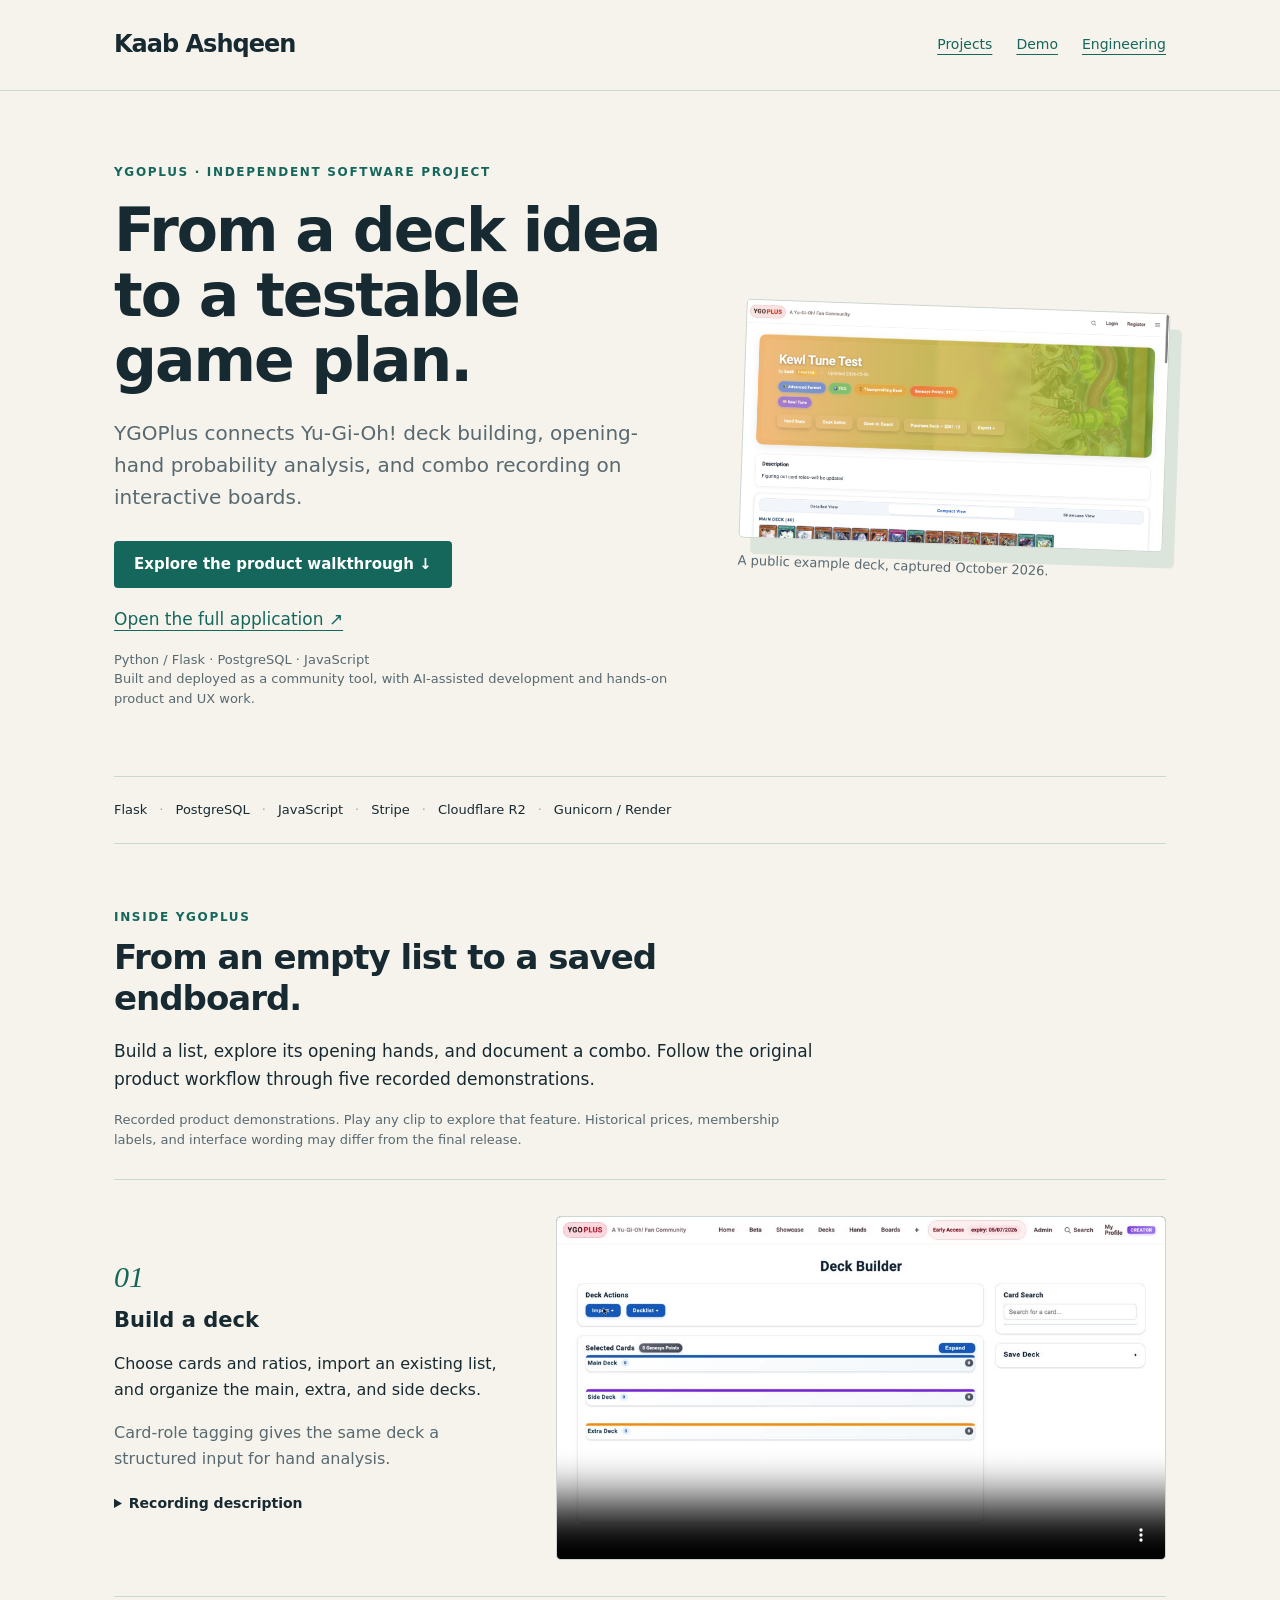
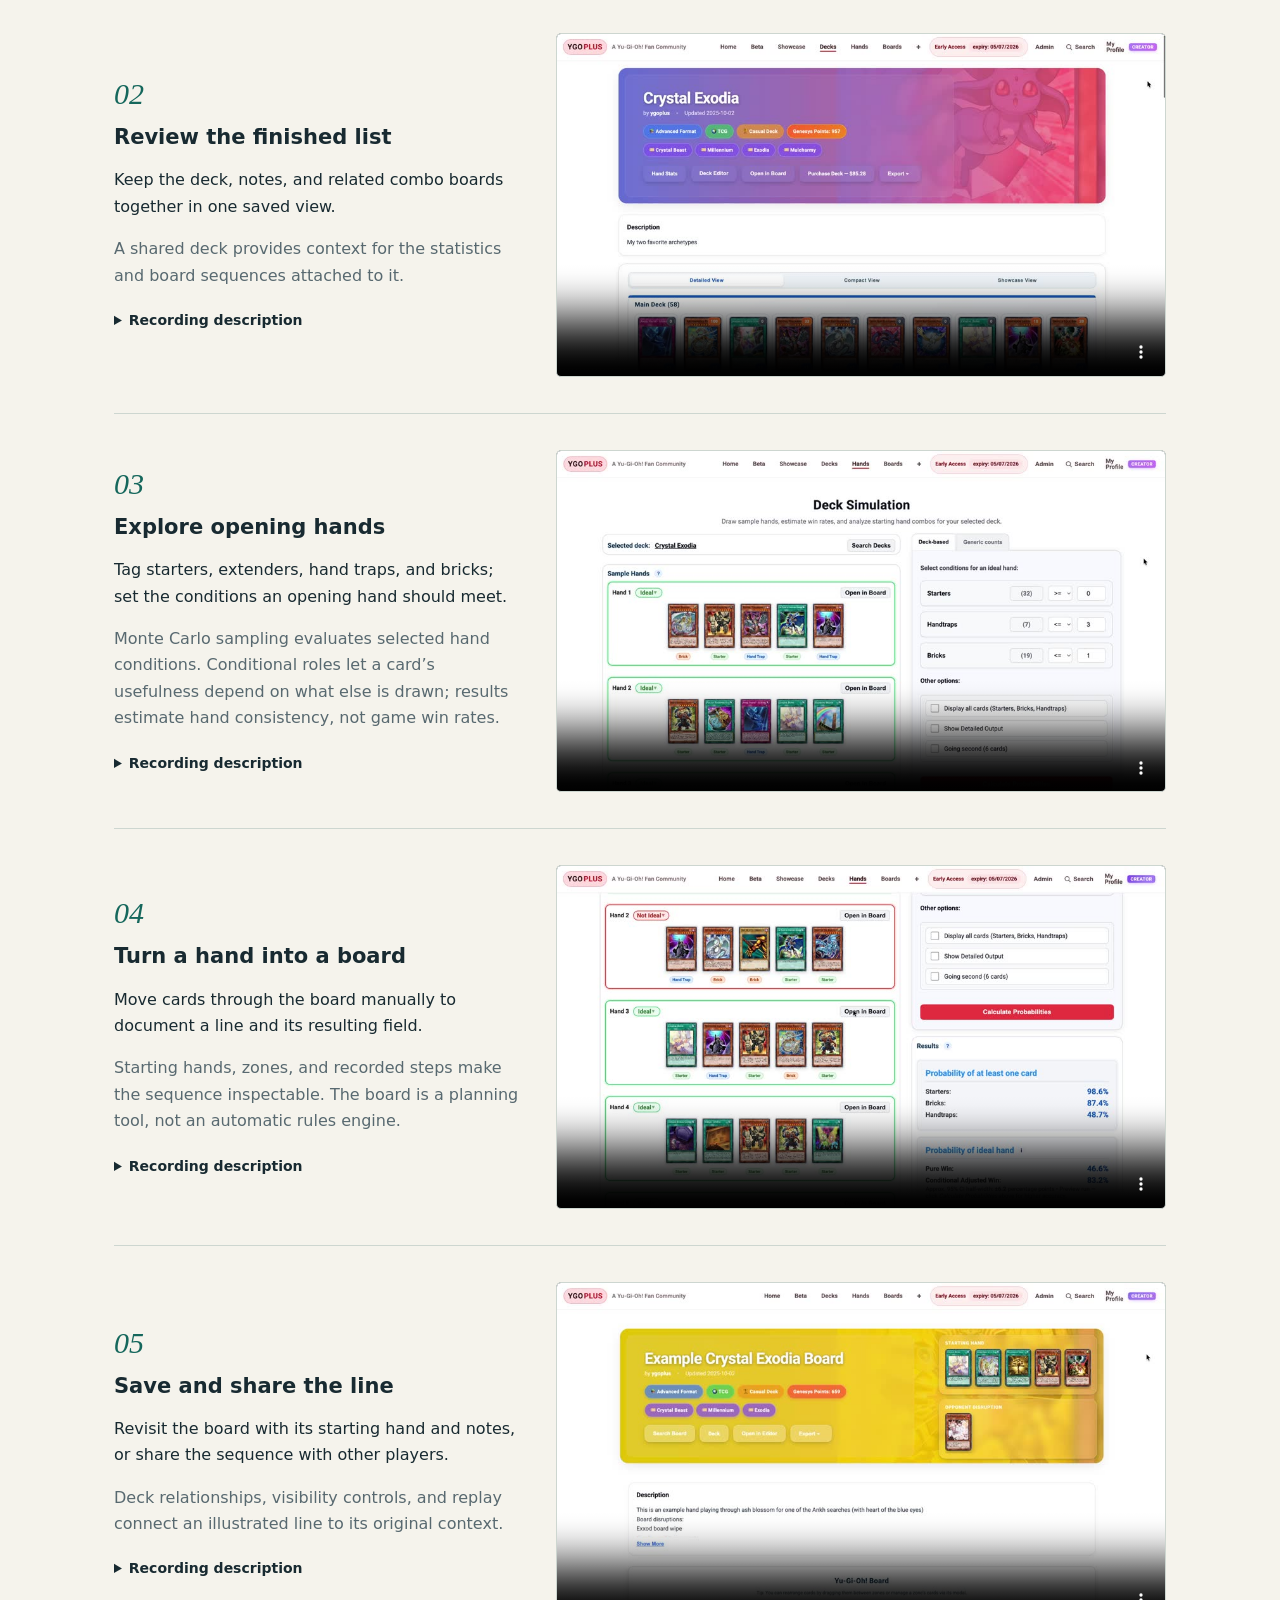
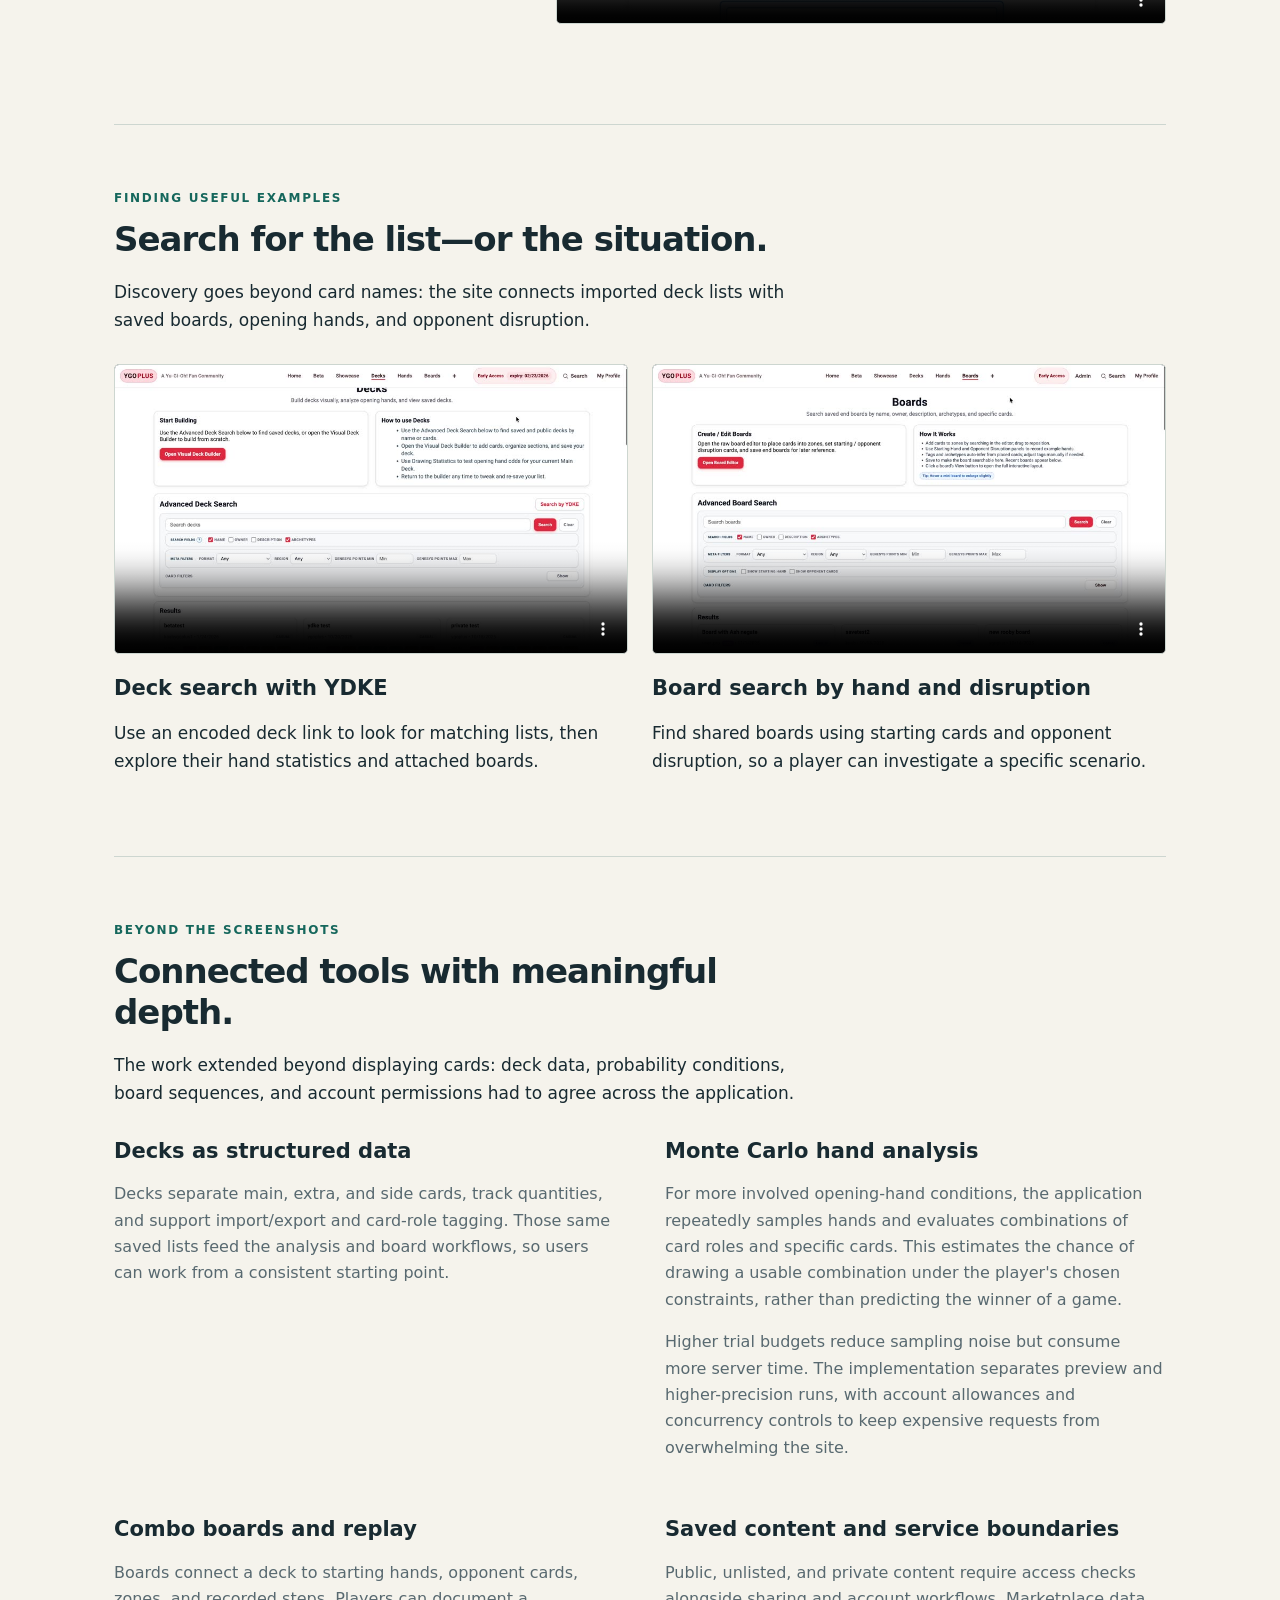
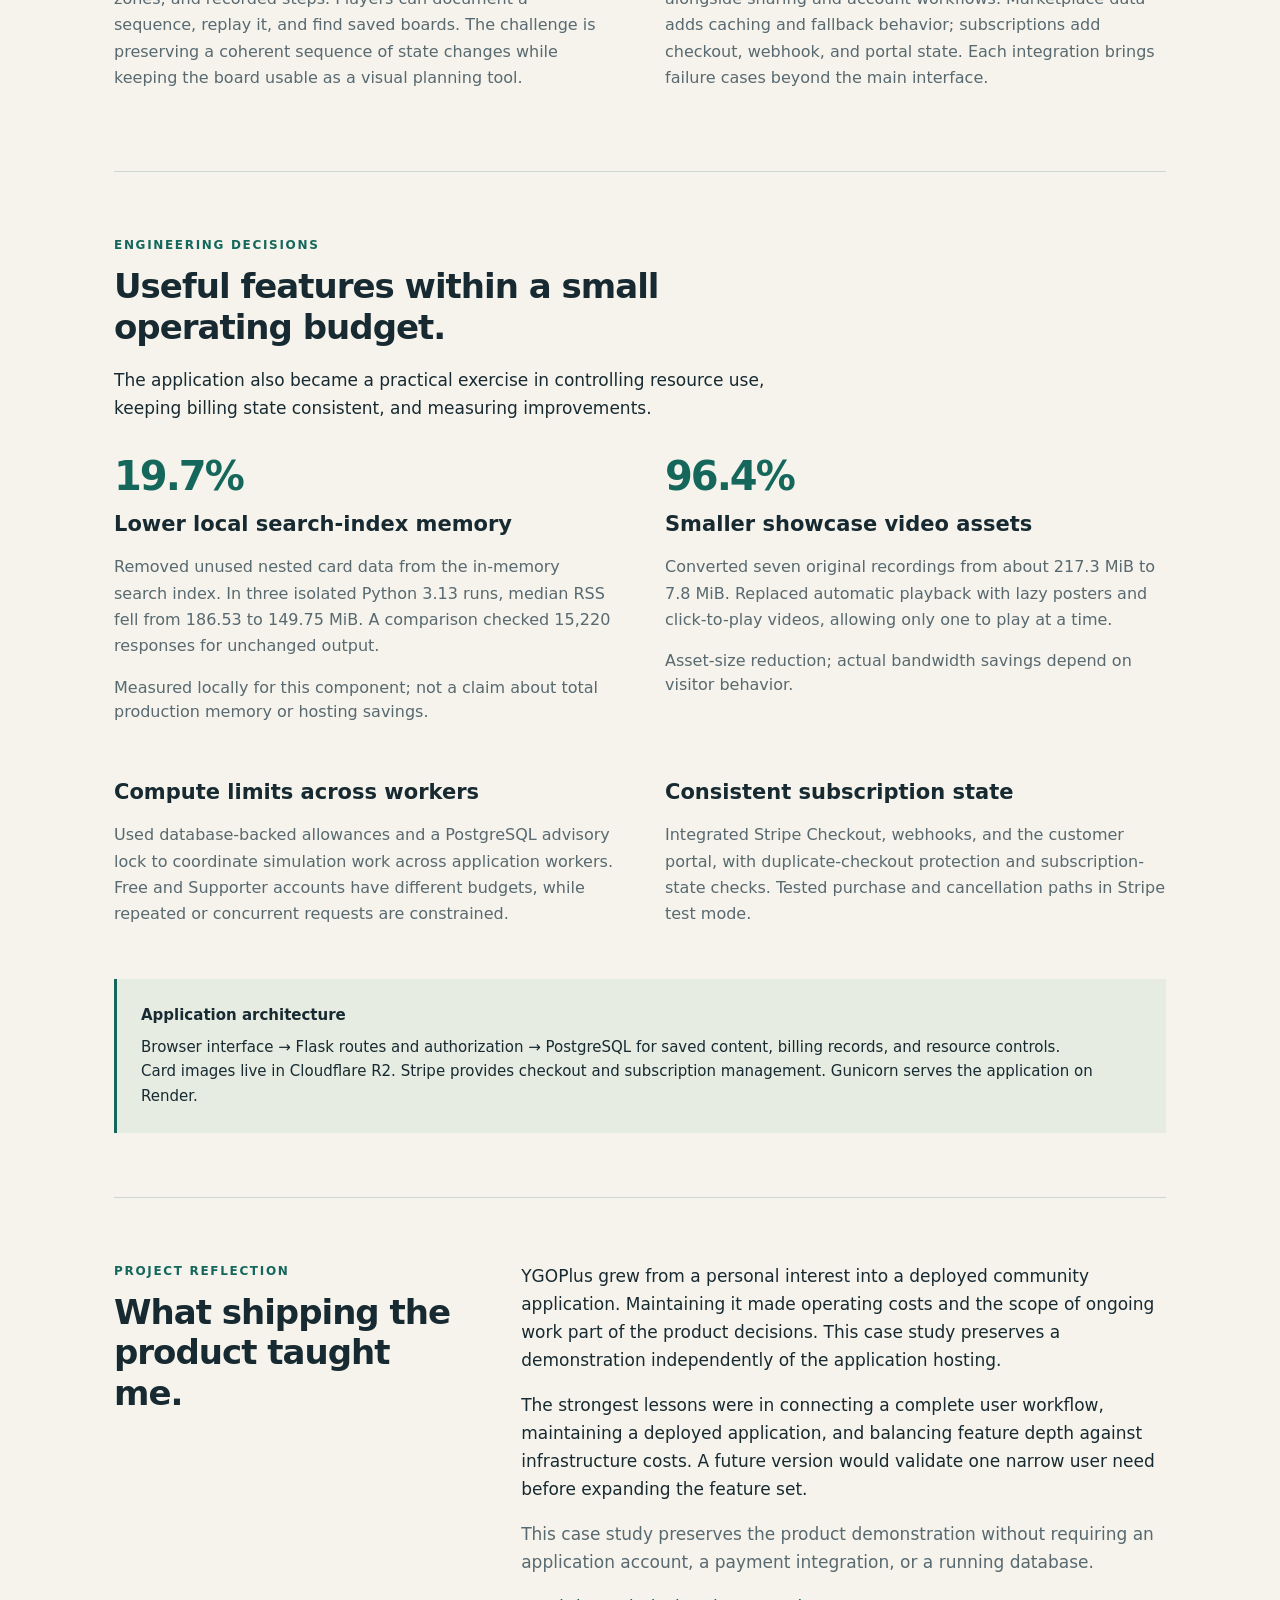
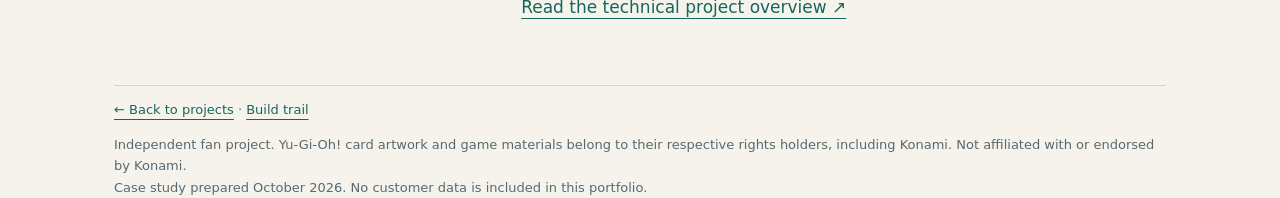
==== commit 33ec858a: "Preserve homepage workflow and search demos in YGOPlus case study" ====
--- a/ygoplus/index.html
+++ b/ygoplus/index.html
@@ -2,10 +2,9 @@
 <html lang="en"><head><meta charset="utf-8"><meta name="viewport" content="width=device-width, initial-scale=1"><meta name="description" content="YGOPlus: an independent software project combining deck building, probability analysis, and interactive combo boards."><title>YGOPlus — Kaab Ashqeen</title><link rel="canonical" href="https://ashqeen.com/ygoplus/"><link rel="icon" href="/assets/favicon.svg" type="image/svg+xml">
 <style>
 :root{color-scheme:light;--ink:#182a31;--muted:#586970;--paper:#f5f3ec;--accent:#15675c;--line:#cdd6d0}*{box-sizing:border-box}html{scroll-behavior:smooth}body{margin:0;background:var(--paper);color:var(--ink);font:17px/1.65 system-ui,-apple-system,sans-serif}a{color:var(--accent);text-underline-offset:5px}a:focus-visible,summary:focus-visible{outline:3px solid #d98e32;outline-offset:5px}.wrap{max-width:1120px;margin:auto;padding:0 34px}header{padding:25px 0;border-bottom:1px solid var(--line)}nav{display:flex;justify-content:space-between;gap:20px;align-items:center}.brand{font-weight:850;letter-spacing:-1px;font-size:24px;color:var(--ink);text-decoration:none}.brand span{color:var(--accent)}nav div{display:flex;gap:24px;font-size:14px}.eyebrow{text-transform:uppercase;letter-spacing:.14em;font-size:12px;font-weight:750;color:var(--accent)}.hero{padding:72px 0 55px;display:grid;grid-template-columns:1.15fr .85fr;gap:54px;align-items:center}h1{font-size:clamp(38px,4.7vw,60px);line-height:1.08;letter-spacing:-2px;margin:16px 0 24px;font-weight:720}h2{font-size:34px;line-height:1.2;letter-spacing:-1px;margin:10px 0 18px}h3{font-size:21px;line-height:1.35;margin:0 0 12px}.lead{font-size:20px;color:var(--muted);line-height:1.6}.hero figure{margin:0;transform:rotate(2deg)}figure img{width:100%;height:auto;display:block;border:1px solid var(--line);border-radius:5px}.hero img{box-shadow:12px 16px 0 #dce5db}.button{display:inline-block;background:var(--accent);color:white;text-decoration:none;font-size:15px;padding:11px 20px;border-radius:4px;font-weight:650;margin-top:8px}figcaption,.small{font-size:13px;color:var(--muted);line-height:1.5;margin-top:13px}.stack{display:flex;gap:12px;flex-wrap:wrap;padding:22px 0;border-top:1px solid var(--line);border-bottom:1px solid var(--line);font-size:13px}.stack span+span:before{content:'·';margin-right:12px;color:#9baaa0}section{padding:64px 0;border-bottom:1px solid var(--line)}.section-intro{max-width:710px;margin-bottom:30px}.flow{display:grid;grid-template-columns:repeat(3,1fr);gap:32px}.step{font:italic 30px Georgia,serif;color:var(--accent);margin-bottom:12px}.flow p{font-size:15px;color:var(--muted)}video{display:block;width:100%;max-height:680px;background:#111923;border-radius:5px}.caption{font-size:14px;color:var(--muted);max-width:850px}.gallery{display:grid;grid-template-columns:1fr 1fr;gap:24px}.gallery figure{margin:0}.engineering{display:grid;grid-template-columns:1fr 1fr;gap:38px 50px}.engineering p{font-size:16px;color:var(--muted)}.result{font-size:40px;font-weight:720;letter-spacing:-2px;color:var(--accent);line-height:1.2;margin-bottom:10px}.architecture{padding:24px;background:#e7ece3;border-left:3px solid var(--accent);font-size:15px;margin:35px 0 0}.architecture strong{display:block;margin-bottom:7px}.reflection{display:grid;grid-template-columns:.7fr 1.3fr;gap:60px}.reflection p{margin-top:0}footer{padding:32px 0 40px;font-size:13px;color:var(--muted)}details{margin-top:20px}summary{cursor:pointer;font-weight:650}details li{margin-bottom:10px}.muted{color:var(--muted)}@media(max-width:760px){.wrap{padding:0 22px}.hero{grid-template-columns:1fr;padding:42px 0;gap:36px}.hero figure{transform:none}h1{letter-spacing:-1.3px}.flow,.engineering,.gallery,.reflection{grid-template-columns:1fr;gap:28px}section{padding:42px 0}nav div{gap:14px;font-size:12px}.hero img{box-shadow:7px 9px 0 #dce5db}h2{font-size:29px}}@media(prefers-reduced-motion:reduce){html{scroll-behavior:auto}}
+.feature-row{display:grid;grid-template-columns:.8fr 1.2fr;gap:36px;align-items:center;padding:36px 0;border-top:1px solid var(--line)}.feature-row p{font-size:16px}.feature-detail{color:var(--muted)}.feature-row details{font-size:14px}.feature-row video,.gallery video{border:1px solid var(--line)}@media(max-width:760px){.feature-row{grid-template-columns:1fr;gap:20px}}
 </style></head><body><header><nav class="wrap" aria-label="Main"><a class="brand" href="/">Kaab Ashqeen</a><div><a href="/projects.html">Projects</a><a href="#demo">Demo</a><a href="#engineering">Engineering</a></div></nav></header>
-<main id="top" class="wrap"><div class="hero"><div><div class="eyebrow">YGOPlus · Independent software project</div><h1>From a deck idea<br>to a testable game plan.</h1><p class="lead">YGOPlus connects Yu-Gi-Oh! deck building, opening-hand probability analysis, and combo recording on interactive boards.</p><a class="button" href="#demo">Watch the 46-second walkthrough ↗</a><p><a href="https://ygoplus.com">Open the full application ↗</a></p><p class="small">Python / Flask · PostgreSQL · JavaScript<br>Built and deployed as a community tool, with AI-assisted development and hands-on product and UX work.</p></div><figure><img src="assets/deck.png" alt="YGOPlus deck view displaying a 40-card example deck with card images and deck tools" width="1280" height="720"><figcaption>A public example deck, captured October 2026.</figcaption></figure></div>
+<main id="top" class="wrap"><div class="hero"><div><div class="eyebrow">YGOPlus · Independent software project</div><h1>From a deck idea<br>to a testable game plan.</h1><p class="lead">YGOPlus connects Yu-Gi-Oh! deck building, opening-hand probability analysis, and combo recording on interactive boards.</p><a class="button" href="#demo">Explore the product walkthrough ↓</a><p><a href="https://ygoplus.com">Open the full application ↗</a></p><p class="small">Python / Flask · PostgreSQL · JavaScript<br>Built and deployed as a community tool, with AI-assisted development and hands-on product and UX work.</p></div><figure><img src="assets/deck.png" alt="YGOPlus deck view displaying a 40-card example deck with card images and deck tools" width="1280" height="720"><figcaption>A public example deck, captured October 2026.</figcaption></figure></div>
 <div class="stack" aria-label="Technology stack"><span>Flask</span><span>PostgreSQL</span><span>JavaScript</span><span>Stripe</span><span>Cloudflare R2</span><span>Gunicorn / Render</span></div>
-<section id="demo"><div class="section-intro"><div class="eyebrow">The product</div><h2>One connected preparation workflow.</h2><p>Deck composition, probability calculations, and combo notes often live in separate tools. YGOPlus connects them so a saved deck can lead directly into analysis and a board walkthrough.</p></div><div class="flow"><article><div class="step">01</div><h3>Build and organize</h3><p>Search cards, assemble decks, assign card roles, and import or export deck lists.</p></article><article><div class="step">02</div><h3>Measure consistency</h3><p>Inspect sample hands, calculate basic probabilities, and run simulations for more specific hand conditions.</p></article><article><div class="step">03</div><h3>Document a combo</h3><p>Move cards between board zones, record steps, replay a sequence, and search saved boards.</p></article></div><video controls playsinline preload="none" poster="assets/video-poster.jpg" aria-label="46-second YGOPlus product walkthrough"><source src="assets/ygoplus-walkthrough.mp4" type="video/mp4"></video><p class="caption">A silent walkthrough with chapter labels, assembled from existing product recordings. The footage shows an earlier interface; screenshots below were captured in October 2026. Historical card prices, format points, and membership labels are not current recommendations.</p><details><summary>Text description of the walkthrough</summary><ol><li><strong>Deck view:</strong> a saved deck presents its cards and composition, leading into sample hands and related tools.</li><li><strong>Hand statistics:</strong> the probability interface lets a player evaluate how likely an opening hand is to meet selected conditions.</li><li><strong>Board view:</strong> a saved board represents a combo with card zones and replay controls, connecting a deck list to an illustrated sequence.</li></ol></details></section>
-<section><div class="section-intro"><div class="eyebrow">Product detail</div><h2>Make a strategy visible.</h2><p>The board represents player-authored steps. It is a planning and documentation tool, not an automated game-rules engine.</p></div><div class="gallery"><figure><a href="assets/deck.png"><img src="assets/deck.png" loading="lazy" alt="Compact saved deck view showing card images and deck composition"></a><figcaption>Deck organization and entry points into analysis.</figcaption></figure><figure><a href="assets/board.png"><img src="assets/board.png" loading="lazy" alt="Public YGOPlus board with cards arranged in game zones and replay controls"></a><figcaption>Interactive board and combo replay.</figcaption></figure></div></section>
-<section id="product-depth"><div class="section-intro"><div class="eyebrow">Beyond the screenshots</div><h2>Connected tools with meaningful depth.</h2><p>The work extended beyond displaying cards: deck data, probability conditions, board sequences, and account permissions had to agree across the application.</p></div><div class="engineering"><article><h3>Decks as structured data</h3><p>Decks separate main, extra, and side cards, track quantities, and support import/export and card-role tagging. Those same saved lists feed the analysis and board workflows, so users can work from a consistent starting point.</p></article><article><h3>Monte Carlo hand analysis</h3><p>For more involved opening-hand conditions, the application repeatedly samples hands and evaluates combinations of card roles and specific cards. This estimates the chance of drawing a usable combination under the player's chosen constraints, rather than predicting the winner of a game.</p><p>Higher trial budgets reduce sampling noise but consume more server time. The implementation separates preview and higher-precision runs, with account allowances and concurrency controls to keep expensive requests from overwhelming the site.</p></article><article><h3>Combo boards and replay</h3><p>Boards connect a deck to starting hands, opponent cards, zones, and recorded steps. Players can document a sequence, replay it, and find saved boards. The challenge is preserving a coherent sequence of state changes while keeping the board usable as a visual planning tool.</p></article><article><h3>Saved content and service boundaries</h3><p>Public, unlisted, and private content require access checks alongside sharing and account workflows. Marketplace data adds caching and fallback behavior; subscriptions add checkout, webhook, and portal state. Each integration brings failure cases beyond the main interface.</p></article></div></section><section id="engineering"><div class="section-intro"><div class="eyebrow">Engineering decisions</div><h2>Useful features within a small operating budget.</h2><p>The application also became a practical exercise in controlling resource use, keeping billing state consistent, and measuring improvements.</p></div><div class="engineering"><article><div class="result">19.7%</div><h3>Lower local search-index memory</h3><p>Removed unused nested card data from the in-memory search index. In three isolated Python 3.13 runs, median RSS fell from 186.53 to 149.75 MiB. A comparison checked 15,220 responses for unchanged output.</p><p class="small">Measured locally for this component; not a claim about total production memory or hosting savings.</p></article><article><div class="result">96.4%</div><h3>Smaller showcase video assets</h3><p>Converted seven original recordings from about 217.3 MiB to 7.8 MiB. Replaced automatic playback with lazy posters and click-to-play videos, allowing only one to play at a time.</p><p class="small">Asset-size reduction; actual bandwidth savings depend on visitor behavior.</p></article><article><h3>Compute limits across workers</h3><p>Used database-backed allowances and a PostgreSQL advisory lock to coordinate simulation work across application workers. Free and Supporter accounts have different budgets, while repeated or concurrent requests are constrained.</p></article><article><h3>Consistent subscription state</h3><p>Integrated Stripe Checkout, webhooks, and the customer portal, with duplicate-checkout protection and subscription-state checks. Tested purchase and cancellation paths in Stripe test mode.</p></article></div><div class="architecture"><strong>Application architecture</strong>Browser interface → Flask routes and authorization → PostgreSQL for saved content, billing records, and resource controls.<br>Card images live in Cloudflare R2. Stripe provides checkout and subscription management. Gunicorn serves the application on Render.</div></section>
-<section id="reflection" class="reflection"><div><div class="eyebrow">Project reflection</div><h2>What shipping the product taught me.</h2></div><div><p>YGOPlus grew from a personal interest into a deployed community application. Maintaining it made operating costs and the scope of ongoing work part of the product decisions. This case study preserves a demonstration independently of the application hosting.</p><p>The strongest lessons were in connecting a complete user workflow, maintaining a deployed application, and balancing feature depth against infrastructure costs. A future version would validate one narrow user need before expanding the feature set.</p><p class="muted">This case study preserves the product demonstration without requiring an application account, a payment integration, or a running database.</p><a href="README.md">Read the technical project overview ↗</a></div></section></main><footer class="wrap"><p><a href="/projects.html">← Back to projects</a> · <a href="/trail.html">Build trail</a></p>Independent fan project. Yu-Gi-Oh! card artwork and game materials belong to their respective rights holders, including Konami. Not affiliated with or endorsed by Konami.<br>Case study prepared October 2026. No customer data is included in this portfolio.</footer></body></html>
+<section id="demo"><div class="section-intro"><div class="eyebrow">Inside YGOPlus</div><h2>From an empty list to a saved endboard.</h2><p>Build a list, explore its opening hands, and document a combo. Follow the original product workflow through five recorded demonstrations.</p><p class="small">Recorded product demonstrations. Play any clip to explore that feature. Historical prices, membership labels, and interface wording may differ from the final release.</p></div><article class="feature-row"><div><div class="step">01</div><h3>Build a deck</h3><p>Choose cards and ratios, import an existing list, and organize the main, extra, and side decks.</p><p class="feature-detail">Card-role tagging gives the same deck a structured input for hand analysis.</p><details><summary>Recording description</summary><p>Choose cards and ratios, import an existing list, and organize the main, extra, and side decks. The recording shows the corresponding interface and interactions in the full application.</p></details></div><div><video controls playsinline preload="none" poster="assets/features/buildingadeck.jpg" aria-label="Recorded demo: Build a deck"><source src="assets/features/buildingadeck.mp4" type="video/mp4"></video></div></article><article class="feature-row"><div><div class="step">02</div><h3>Review the finished list</h3><p>Keep the deck, notes, and related combo boards together in one saved view.</p><p class="feature-detail">A shared deck provides context for the statistics and board sequences attached to it.</p><details><summary>Recording description</summary><p>Keep the deck, notes, and related combo boards together in one saved view. The recording shows the corresponding interface and interactions in the full application.</p></details></div><div><video controls playsinline preload="none" poster="assets/features/deckviewpage.jpg" aria-label="Recorded demo: Review the finished list"><source src="assets/features/deckviewpage.mp4" type="video/mp4"></video></div></article><article class="feature-row"><div><div class="step">03</div><h3>Explore opening hands</h3><p>Tag starters, extenders, hand traps, and bricks; set the conditions an opening hand should meet.</p><p class="feature-detail">Monte Carlo sampling evaluates selected hand conditions. Conditional roles let a card’s usefulness depend on what else is drawn; results estimate hand consistency, not game win rates.</p><details><summary>Recording description</summary><p>Tag starters, extenders, hand traps, and bricks; set the conditions an opening hand should meet. The recording shows the corresponding interface and interactions in the full application.</p></details></div><div><video controls playsinline preload="none" poster="assets/features/handstatspage.jpg" aria-label="Recorded demo: Explore opening hands"><source src="assets/features/handstatspage.mp4" type="video/mp4"></video></div></article><article class="feature-row"><div><div class="step">04</div><h3>Turn a hand into a board</h3><p>Move cards through the board manually to document a line and its resulting field.</p><p class="feature-detail">Starting hands, zones, and recorded steps make the sequence inspectable. The board is a planning tool, not an automatic rules engine.</p><details><summary>Recording description</summary><p>Move cards through the board manually to document a line and its resulting field. The recording shows the corresponding interface and interactions in the full application.</p></details></div><div><video controls playsinline preload="none" poster="assets/features/buildingaboard.jpg" aria-label="Recorded demo: Turn a hand into a board"><source src="assets/features/buildingaboard.mp4" type="video/mp4"></video></div></article><article class="feature-row"><div><div class="step">05</div><h3>Save and share the line</h3><p>Revisit the board with its starting hand and notes, or share the sequence with other players.</p><p class="feature-detail">Deck relationships, visibility controls, and replay connect an illustrated line to its original context.</p><details><summary>Recording description</summary><p>Revisit the board with its starting hand and notes, or share the sequence with other players. The recording shows the corresponding interface and interactions in the full application.</p></details></div><div><video controls playsinline preload="none" poster="assets/features/boardviewpage.jpg" aria-label="Recorded demo: Save and share the line"><source src="assets/features/boardviewpage.mp4" type="video/mp4"></video></div></article></section><section id="discovery"><div class="section-intro"><div class="eyebrow">Finding useful examples</div><h2>Search for the list—or the situation.</h2><p>Discovery goes beyond card names: the site connects imported deck lists with saved boards, opening hands, and opponent disruption.</p></div><div class="gallery"><article><video controls playsinline preload="none" poster="assets/features/searchdecks_with_ydke.jpg" aria-label="Recorded demo: Deck search with YDKE"><source src="assets/features/searchdecks_with_ydke.mp4" type="video/mp4"></video><h3 style="margin-top:20px">Deck search with YDKE</h3><p>Use an encoded deck link to look for matching lists, then explore their hand statistics and attached boards.</p></article><article><video controls playsinline preload="none" poster="assets/features/searching_boards.jpg" aria-label="Recorded demo: Board search by hand and disruption"><source src="assets/features/searching_boards.mp4" type="video/mp4"></video><h3 style="margin-top:20px">Board search by hand and disruption</h3><p>Find shared boards using starting cards and opponent disruption, so a player can investigate a specific scenario.</p></article></div></section><section id="product-depth"><div class="section-intro"><div class="eyebrow">Beyond the screenshots</div><h2>Connected tools with meaningful depth.</h2><p>The work extended beyond displaying cards: deck data, probability conditions, board sequences, and account permissions had to agree across the application.</p></div><div class="engineering"><article><h3>Decks as structured data</h3><p>Decks separate main, extra, and side cards, track quantities, and support import/export and card-role tagging. Those same saved lists feed the analysis and board workflows, so users can work from a consistent starting point.</p></article><article><h3>Monte Carlo hand analysis</h3><p>For more involved opening-hand conditions, the application repeatedly samples hands and evaluates combinations of card roles and specific cards. This estimates the chance of drawing a usable combination under the player's chosen constraints, rather than predicting the winner of a game.</p><p>Higher trial budgets reduce sampling noise but consume more server time. The implementation separates preview and higher-precision runs, with account allowances and concurrency controls to keep expensive requests from overwhelming the site.</p></article><article><h3>Combo boards and replay</h3><p>Boards connect a deck to starting hands, opponent cards, zones, and recorded steps. Players can document a sequence, replay it, and find saved boards. The challenge is preserving a coherent sequence of state changes while keeping the board usable as a visual planning tool.</p></article><article><h3>Saved content and service boundaries</h3><p>Public, unlisted, and private content require access checks alongside sharing and account workflows. Marketplace data adds caching and fallback behavior; subscriptions add checkout, webhook, and portal state. Each integration brings failure cases beyond the main interface.</p></article></div></section><section id="engineering"><div class="section-intro"><div class="eyebrow">Engineering decisions</div><h2>Useful features within a small operating budget.</h2><p>The application also became a practical exercise in controlling resource use, keeping billing state consistent, and measuring improvements.</p></div><div class="engineering"><article><div class="result">19.7%</div><h3>Lower local search-index memory</h3><p>Removed unused nested card data from the in-memory search index. In three isolated Python 3.13 runs, median RSS fell from 186.53 to 149.75 MiB. A comparison checked 15,220 responses for unchanged output.</p><p class="small">Measured locally for this component; not a claim about total production memory or hosting savings.</p></article><article><div class="result">96.4%</div><h3>Smaller showcase video assets</h3><p>Converted seven original recordings from about 217.3 MiB to 7.8 MiB. Replaced automatic playback with lazy posters and click-to-play videos, allowing only one to play at a time.</p><p class="small">Asset-size reduction; actual bandwidth savings depend on visitor behavior.</p></article><article><h3>Compute limits across workers</h3><p>Used database-backed allowances and a PostgreSQL advisory lock to coordinate simulation work across application workers. Free and Supporter accounts have different budgets, while repeated or concurrent requests are constrained.</p></article><article><h3>Consistent subscription state</h3><p>Integrated Stripe Checkout, webhooks, and the customer portal, with duplicate-checkout protection and subscription-state checks. Tested purchase and cancellation paths in Stripe test mode.</p></article></div><div class="architecture"><strong>Application architecture</strong>Browser interface → Flask routes and authorization → PostgreSQL for saved content, billing records, and resource controls.<br>Card images live in Cloudflare R2. Stripe provides checkout and subscription management. Gunicorn serves the application on Render.</div></section>
+<section id="reflection" class="reflection"><div><div class="eyebrow">Project reflection</div><h2>What shipping the product taught me.</h2></div><div><p>YGOPlus grew from a personal interest into a deployed community application. Maintaining it made operating costs and the scope of ongoing work part of the product decisions. This case study preserves a demonstration independently of the application hosting.</p><p>The strongest lessons were in connecting a complete user workflow, maintaining a deployed application, and balancing feature depth against infrastructure costs. A future version would validate one narrow user need before expanding the feature set.</p><p class="muted">This case study preserves the product demonstration without requiring an application account, a payment integration, or a running database.</p><a href="README.md">Read the technical project overview ↗</a></div></section></main><footer class="wrap"><p><a href="/projects.html">← Back to projects</a> · <a href="/trail.html">Build trail</a></p>Independent fan project. Yu-Gi-Oh! card artwork and game materials belong to their respective rights holders, including Konami. Not affiliated with or endorsed by Konami.<br>Case study prepared October 2026. No customer data is included in this portfolio.</footer><script>document.querySelectorAll("video").forEach(video=>video.addEventListener("play",()=>document.querySelectorAll("video").forEach(other=>{if(other!==video)other.pause();})));</script></body></html>
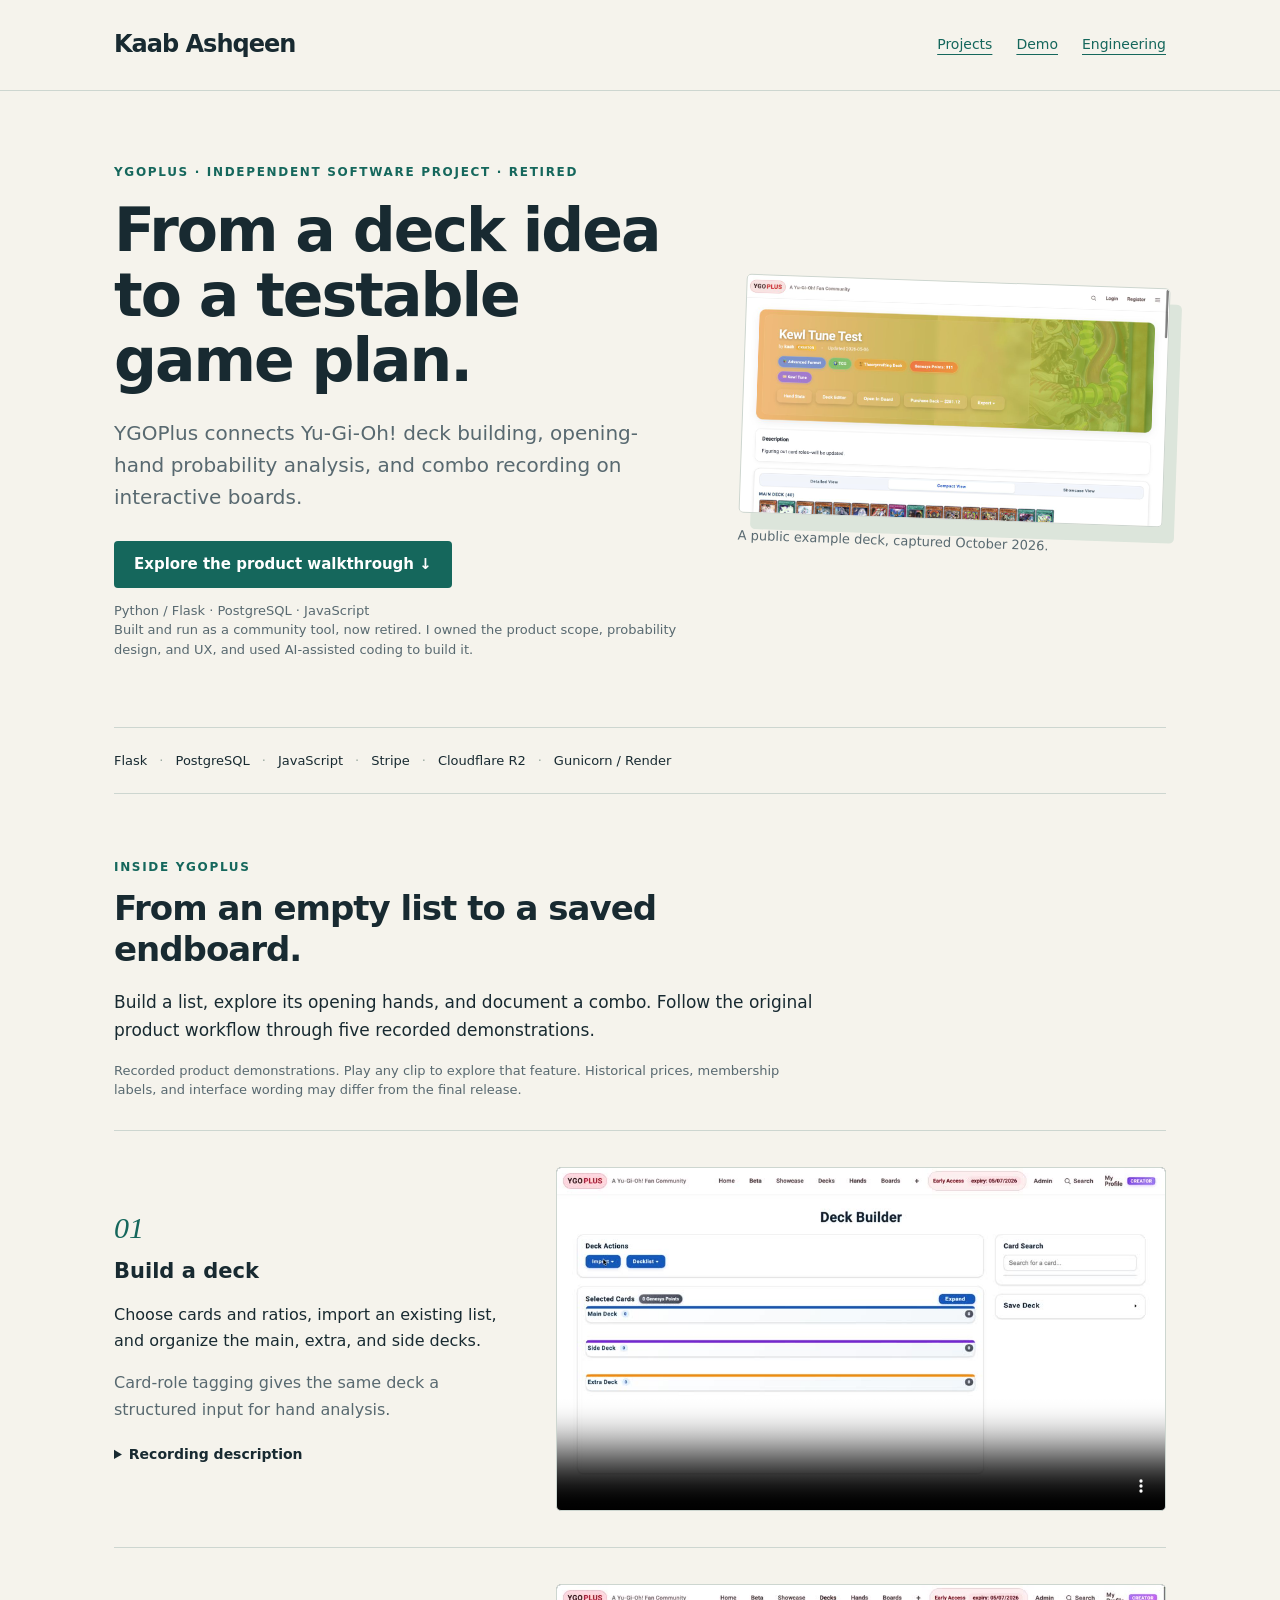
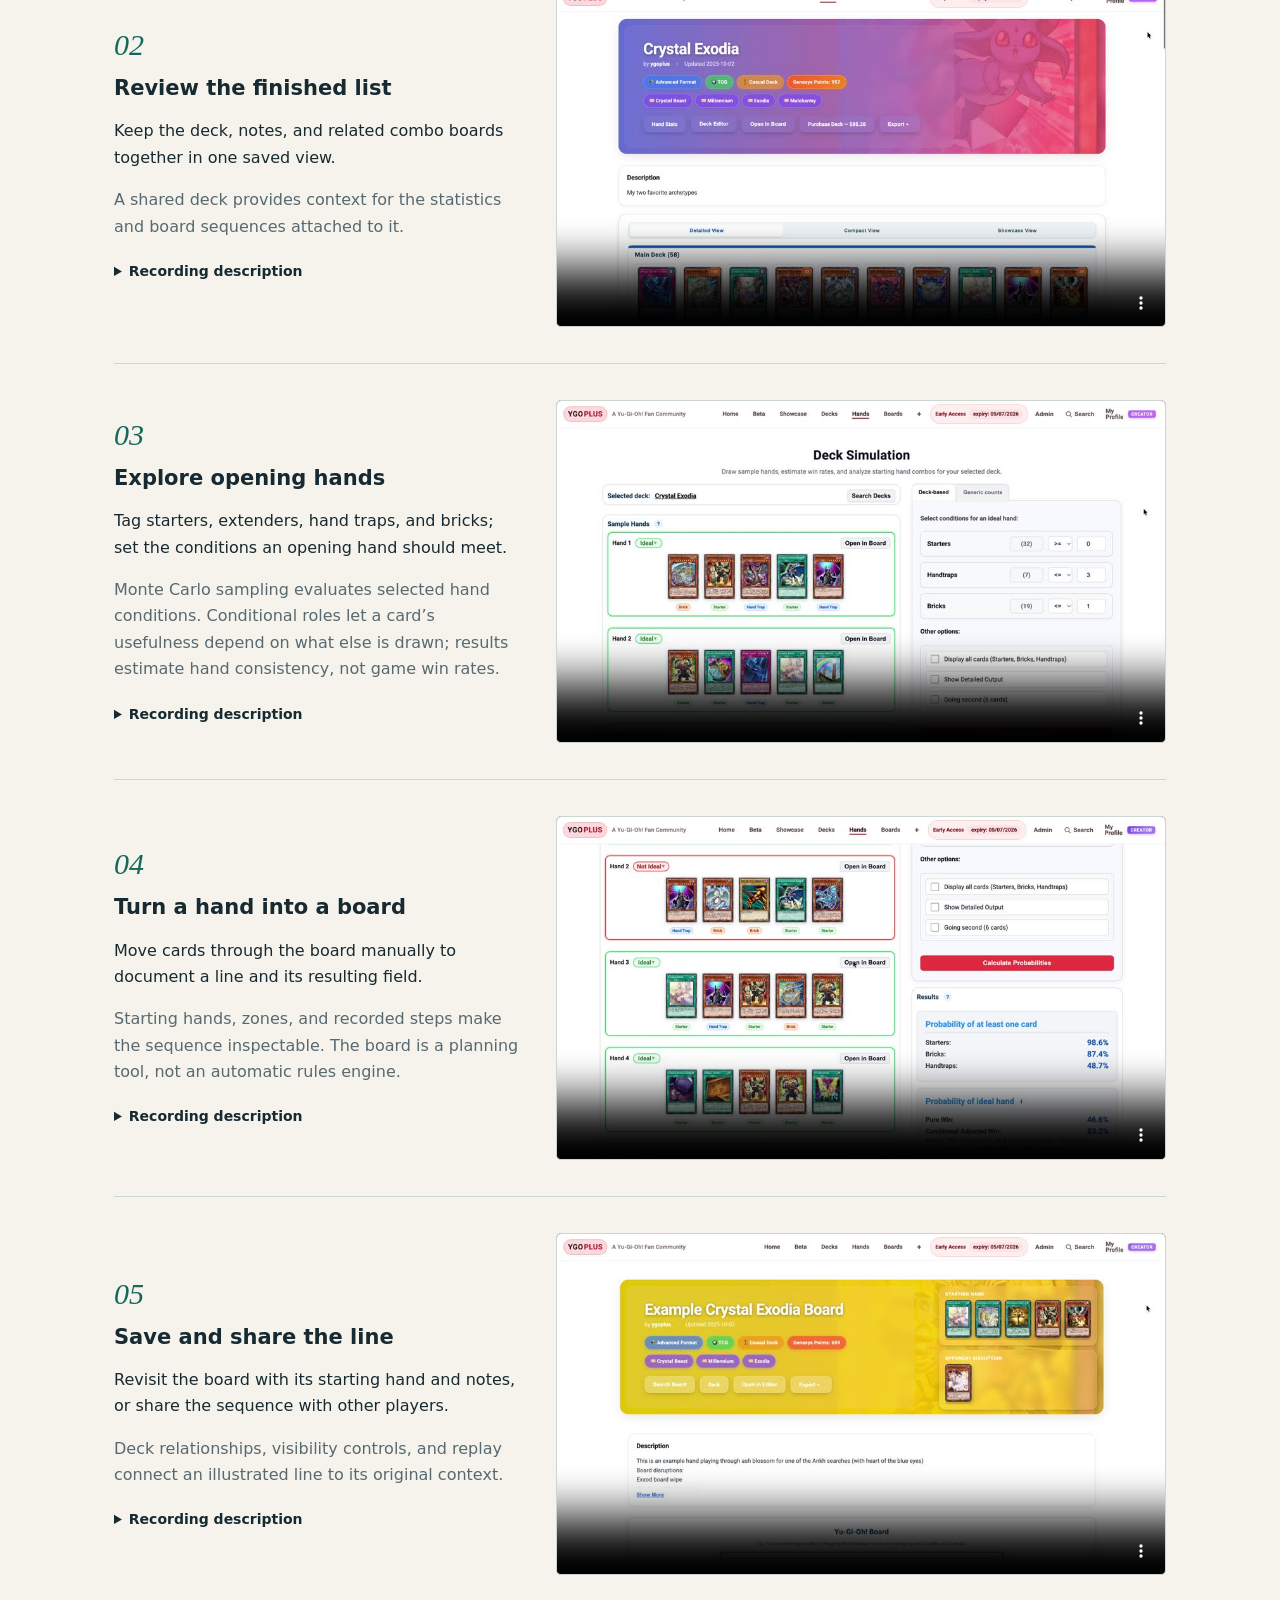
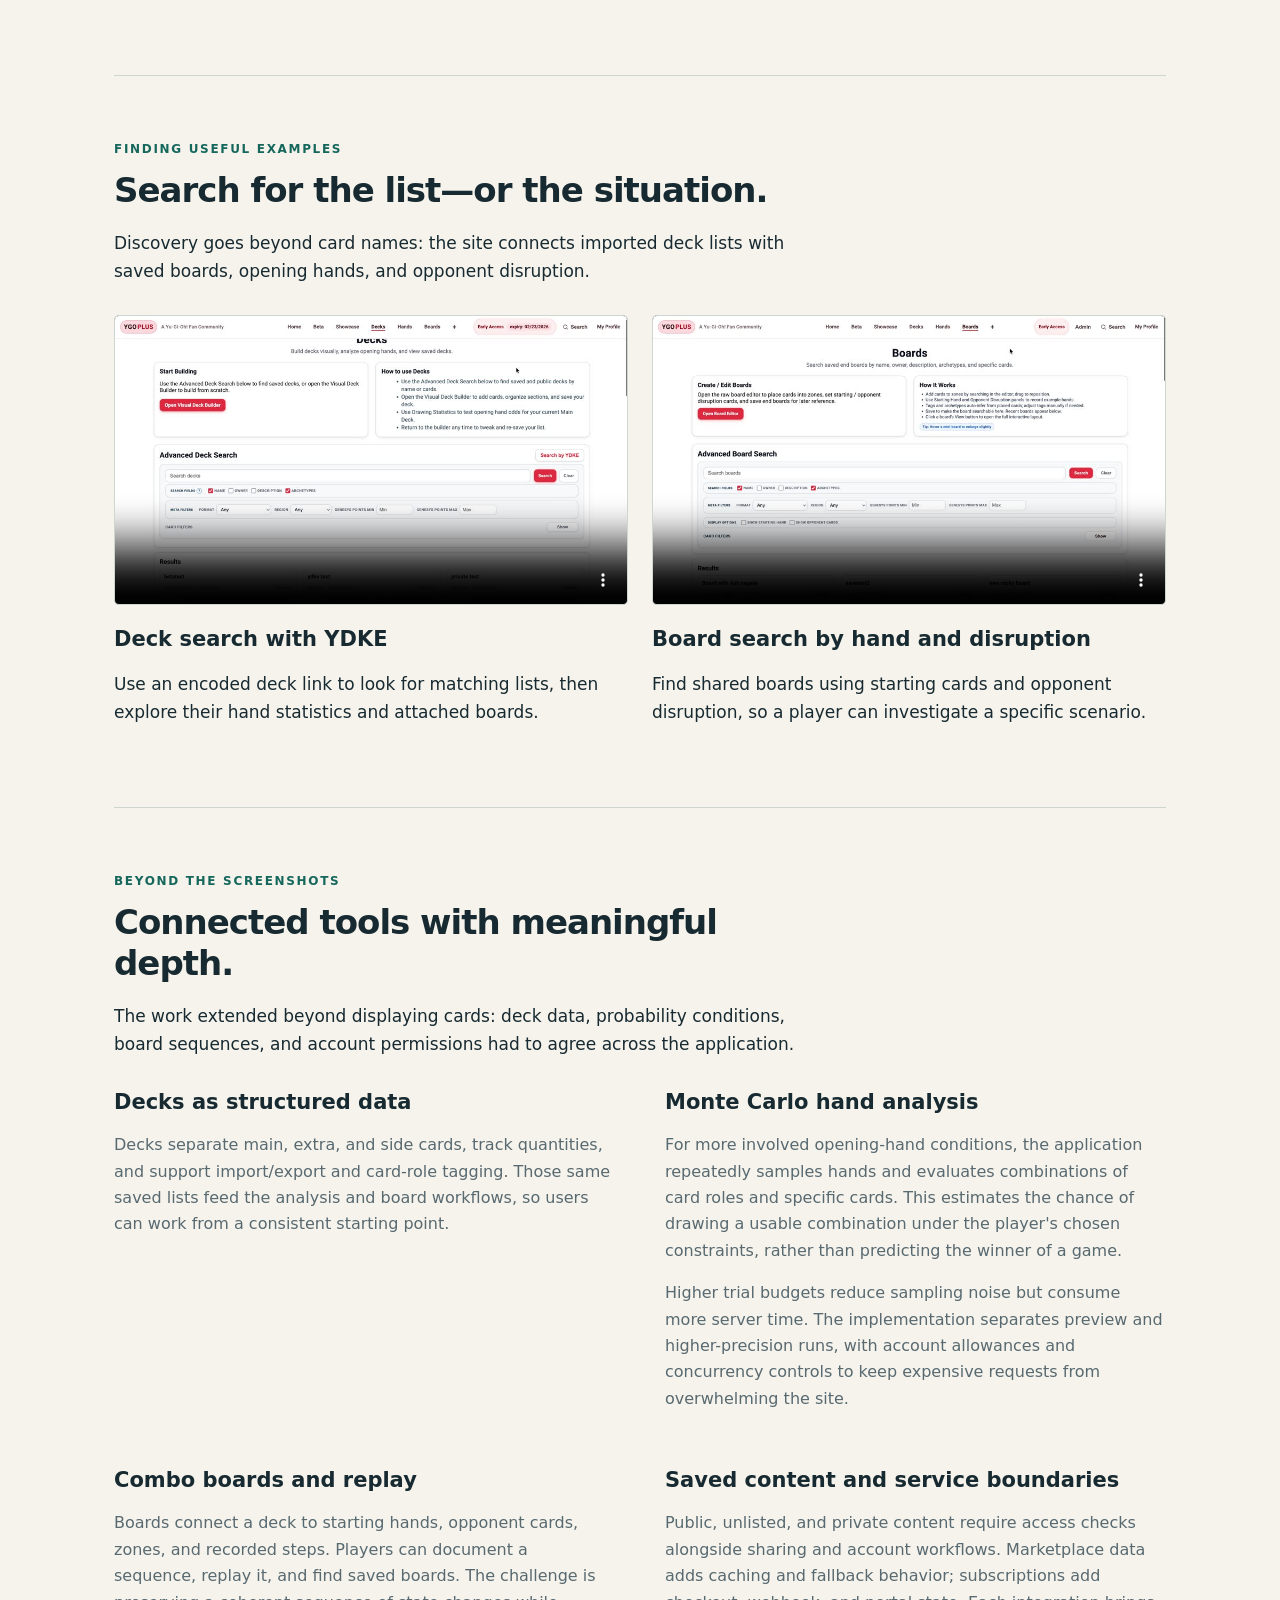
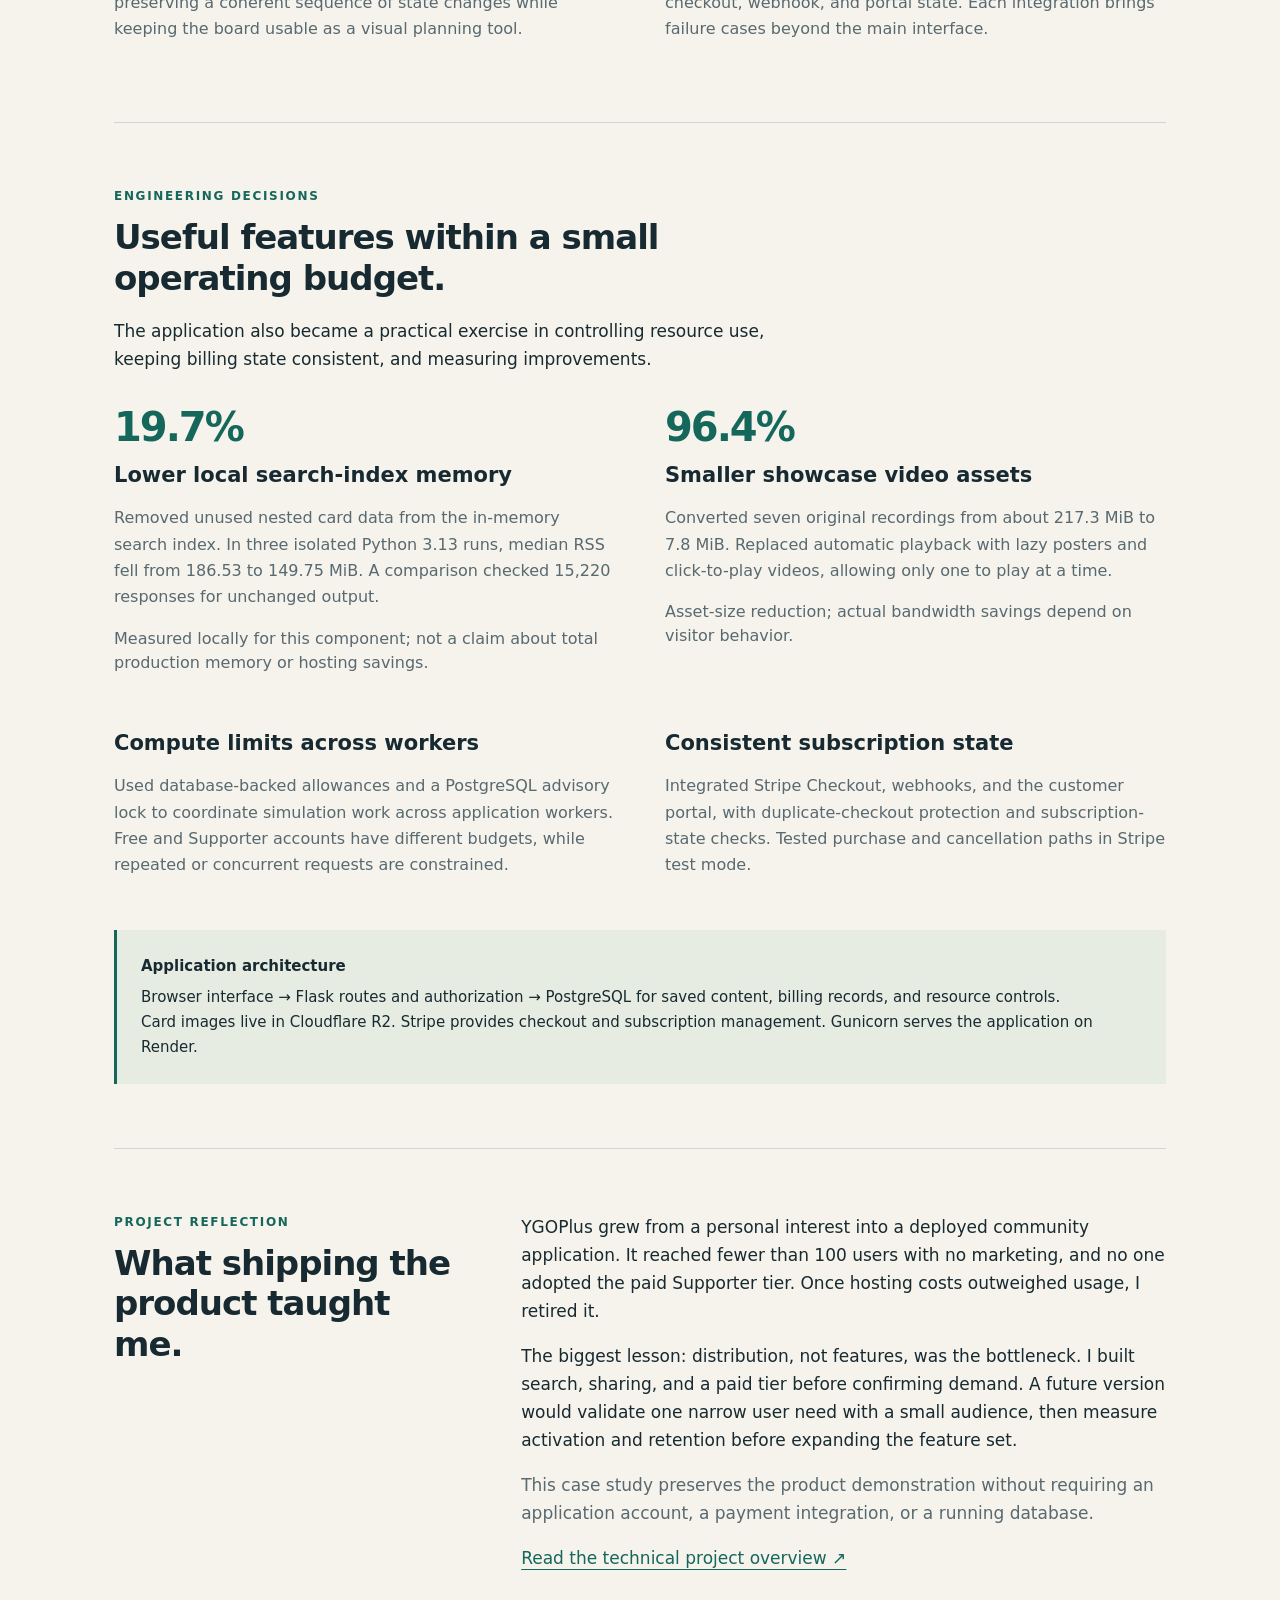
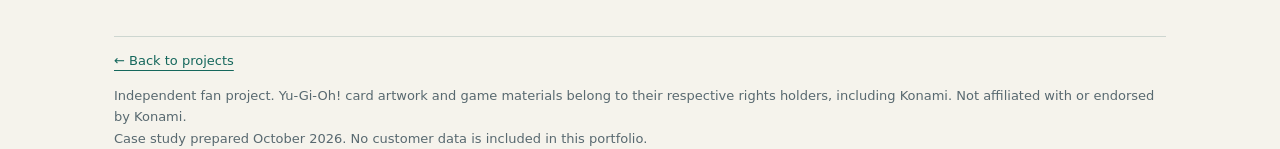
==== commit 1ddc5312: "Update portfolio positioning and retired YGOPlus case study" ====
--- a/ygoplus/index.html
+++ b/ygoplus/index.html
@@ -4,7 +4,7 @@
 :root{color-scheme:light;--ink:#182a31;--muted:#586970;--paper:#f5f3ec;--accent:#15675c;--line:#cdd6d0}*{box-sizing:border-box}html{scroll-behavior:smooth}body{margin:0;background:var(--paper);color:var(--ink);font:17px/1.65 system-ui,-apple-system,sans-serif}a{color:var(--accent);text-underline-offset:5px}a:focus-visible,summary:focus-visible{outline:3px solid #d98e32;outline-offset:5px}.wrap{max-width:1120px;margin:auto;padding:0 34px}header{padding:25px 0;border-bottom:1px solid var(--line)}nav{display:flex;justify-content:space-between;gap:20px;align-items:center}.brand{font-weight:850;letter-spacing:-1px;font-size:24px;color:var(--ink);text-decoration:none}.brand span{color:var(--accent)}nav div{display:flex;gap:24px;font-size:14px}.eyebrow{text-transform:uppercase;letter-spacing:.14em;font-size:12px;font-weight:750;color:var(--accent)}.hero{padding:72px 0 55px;display:grid;grid-template-columns:1.15fr .85fr;gap:54px;align-items:center}h1{font-size:clamp(38px,4.7vw,60px);line-height:1.08;letter-spacing:-2px;margin:16px 0 24px;font-weight:720}h2{font-size:34px;line-height:1.2;letter-spacing:-1px;margin:10px 0 18px}h3{font-size:21px;line-height:1.35;margin:0 0 12px}.lead{font-size:20px;color:var(--muted);line-height:1.6}.hero figure{margin:0;transform:rotate(2deg)}figure img{width:100%;height:auto;display:block;border:1px solid var(--line);border-radius:5px}.hero img{box-shadow:12px 16px 0 #dce5db}.button{display:inline-block;background:var(--accent);color:white;text-decoration:none;font-size:15px;padding:11px 20px;border-radius:4px;font-weight:650;margin-top:8px}figcaption,.small{font-size:13px;color:var(--muted);line-height:1.5;margin-top:13px}.stack{display:flex;gap:12px;flex-wrap:wrap;padding:22px 0;border-top:1px solid var(--line);border-bottom:1px solid var(--line);font-size:13px}.stack span+span:before{content:'·';margin-right:12px;color:#9baaa0}section{padding:64px 0;border-bottom:1px solid var(--line)}.section-intro{max-width:710px;margin-bottom:30px}.flow{display:grid;grid-template-columns:repeat(3,1fr);gap:32px}.step{font:italic 30px Georgia,serif;color:var(--accent);margin-bottom:12px}.flow p{font-size:15px;color:var(--muted)}video{display:block;width:100%;max-height:680px;background:#111923;border-radius:5px}.caption{font-size:14px;color:var(--muted);max-width:850px}.gallery{display:grid;grid-template-columns:1fr 1fr;gap:24px}.gallery figure{margin:0}.engineering{display:grid;grid-template-columns:1fr 1fr;gap:38px 50px}.engineering p{font-size:16px;color:var(--muted)}.result{font-size:40px;font-weight:720;letter-spacing:-2px;color:var(--accent);line-height:1.2;margin-bottom:10px}.architecture{padding:24px;background:#e7ece3;border-left:3px solid var(--accent);font-size:15px;margin:35px 0 0}.architecture strong{display:block;margin-bottom:7px}.reflection{display:grid;grid-template-columns:.7fr 1.3fr;gap:60px}.reflection p{margin-top:0}footer{padding:32px 0 40px;font-size:13px;color:var(--muted)}details{margin-top:20px}summary{cursor:pointer;font-weight:650}details li{margin-bottom:10px}.muted{color:var(--muted)}@media(max-width:760px){.wrap{padding:0 22px}.hero{grid-template-columns:1fr;padding:42px 0;gap:36px}.hero figure{transform:none}h1{letter-spacing:-1.3px}.flow,.engineering,.gallery,.reflection{grid-template-columns:1fr;gap:28px}section{padding:42px 0}nav div{gap:14px;font-size:12px}.hero img{box-shadow:7px 9px 0 #dce5db}h2{font-size:29px}}@media(prefers-reduced-motion:reduce){html{scroll-behavior:auto}}
 .feature-row{display:grid;grid-template-columns:.8fr 1.2fr;gap:36px;align-items:center;padding:36px 0;border-top:1px solid var(--line)}.feature-row p{font-size:16px}.feature-detail{color:var(--muted)}.feature-row details{font-size:14px}.feature-row video,.gallery video{border:1px solid var(--line)}@media(max-width:760px){.feature-row{grid-template-columns:1fr;gap:20px}}
 </style></head><body><header><nav class="wrap" aria-label="Main"><a class="brand" href="/">Kaab Ashqeen</a><div><a href="/projects.html">Projects</a><a href="#demo">Demo</a><a href="#engineering">Engineering</a></div></nav></header>
-<main id="top" class="wrap"><div class="hero"><div><div class="eyebrow">YGOPlus · Independent software project</div><h1>From a deck idea<br>to a testable game plan.</h1><p class="lead">YGOPlus connects Yu-Gi-Oh! deck building, opening-hand probability analysis, and combo recording on interactive boards.</p><a class="button" href="#demo">Explore the product walkthrough ↓</a><p><a href="https://ygoplus.com">Open the full application ↗</a></p><p class="small">Python / Flask · PostgreSQL · JavaScript<br>Built and deployed as a community tool, with AI-assisted development and hands-on product and UX work.</p></div><figure><img src="assets/deck.png" alt="YGOPlus deck view displaying a 40-card example deck with card images and deck tools" width="1280" height="720"><figcaption>A public example deck, captured October 2026.</figcaption></figure></div>
+<main id="top" class="wrap"><div class="hero"><div><div class="eyebrow">YGOPlus · Independent software project · Retired</div><h1>From a deck idea<br>to a testable game plan.</h1><p class="lead">YGOPlus connects Yu-Gi-Oh! deck building, opening-hand probability analysis, and combo recording on interactive boards.</p><a class="button" href="#demo">Explore the product walkthrough ↓</a><p class="small">Python / Flask · PostgreSQL · JavaScript<br>Built and run as a community tool, now retired. I owned the product scope, probability design, and UX, and used AI-assisted coding to build it.</p></div><figure><img src="assets/deck.png" alt="YGOPlus deck view displaying a 40-card example deck with card images and deck tools" width="1280" height="720"><figcaption>A public example deck, captured October 2026.</figcaption></figure></div>
 <div class="stack" aria-label="Technology stack"><span>Flask</span><span>PostgreSQL</span><span>JavaScript</span><span>Stripe</span><span>Cloudflare R2</span><span>Gunicorn / Render</span></div>
 <section id="demo"><div class="section-intro"><div class="eyebrow">Inside YGOPlus</div><h2>From an empty list to a saved endboard.</h2><p>Build a list, explore its opening hands, and document a combo. Follow the original product workflow through five recorded demonstrations.</p><p class="small">Recorded product demonstrations. Play any clip to explore that feature. Historical prices, membership labels, and interface wording may differ from the final release.</p></div><article class="feature-row"><div><div class="step">01</div><h3>Build a deck</h3><p>Choose cards and ratios, import an existing list, and organize the main, extra, and side decks.</p><p class="feature-detail">Card-role tagging gives the same deck a structured input for hand analysis.</p><details><summary>Recording description</summary><p>Choose cards and ratios, import an existing list, and organize the main, extra, and side decks. The recording shows the corresponding interface and interactions in the full application.</p></details></div><div><video controls playsinline preload="none" poster="assets/features/buildingadeck.jpg" aria-label="Recorded demo: Build a deck"><source src="assets/features/buildingadeck.mp4" type="video/mp4"></video></div></article><article class="feature-row"><div><div class="step">02</div><h3>Review the finished list</h3><p>Keep the deck, notes, and related combo boards together in one saved view.</p><p class="feature-detail">A shared deck provides context for the statistics and board sequences attached to it.</p><details><summary>Recording description</summary><p>Keep the deck, notes, and related combo boards together in one saved view. The recording shows the corresponding interface and interactions in the full application.</p></details></div><div><video controls playsinline preload="none" poster="assets/features/deckviewpage.jpg" aria-label="Recorded demo: Review the finished list"><source src="assets/features/deckviewpage.mp4" type="video/mp4"></video></div></article><article class="feature-row"><div><div class="step">03</div><h3>Explore opening hands</h3><p>Tag starters, extenders, hand traps, and bricks; set the conditions an opening hand should meet.</p><p class="feature-detail">Monte Carlo sampling evaluates selected hand conditions. Conditional roles let a card’s usefulness depend on what else is drawn; results estimate hand consistency, not game win rates.</p><details><summary>Recording description</summary><p>Tag starters, extenders, hand traps, and bricks; set the conditions an opening hand should meet. The recording shows the corresponding interface and interactions in the full application.</p></details></div><div><video controls playsinline preload="none" poster="assets/features/handstatspage.jpg" aria-label="Recorded demo: Explore opening hands"><source src="assets/features/handstatspage.mp4" type="video/mp4"></video></div></article><article class="feature-row"><div><div class="step">04</div><h3>Turn a hand into a board</h3><p>Move cards through the board manually to document a line and its resulting field.</p><p class="feature-detail">Starting hands, zones, and recorded steps make the sequence inspectable. The board is a planning tool, not an automatic rules engine.</p><details><summary>Recording description</summary><p>Move cards through the board manually to document a line and its resulting field. The recording shows the corresponding interface and interactions in the full application.</p></details></div><div><video controls playsinline preload="none" poster="assets/features/buildingaboard.jpg" aria-label="Recorded demo: Turn a hand into a board"><source src="assets/features/buildingaboard.mp4" type="video/mp4"></video></div></article><article class="feature-row"><div><div class="step">05</div><h3>Save and share the line</h3><p>Revisit the board with its starting hand and notes, or share the sequence with other players.</p><p class="feature-detail">Deck relationships, visibility controls, and replay connect an illustrated line to its original context.</p><details><summary>Recording description</summary><p>Revisit the board with its starting hand and notes, or share the sequence with other players. The recording shows the corresponding interface and interactions in the full application.</p></details></div><div><video controls playsinline preload="none" poster="assets/features/boardviewpage.jpg" aria-label="Recorded demo: Save and share the line"><source src="assets/features/boardviewpage.mp4" type="video/mp4"></video></div></article></section><section id="discovery"><div class="section-intro"><div class="eyebrow">Finding useful examples</div><h2>Search for the list—or the situation.</h2><p>Discovery goes beyond card names: the site connects imported deck lists with saved boards, opening hands, and opponent disruption.</p></div><div class="gallery"><article><video controls playsinline preload="none" poster="assets/features/searchdecks_with_ydke.jpg" aria-label="Recorded demo: Deck search with YDKE"><source src="assets/features/searchdecks_with_ydke.mp4" type="video/mp4"></video><h3 style="margin-top:20px">Deck search with YDKE</h3><p>Use an encoded deck link to look for matching lists, then explore their hand statistics and attached boards.</p></article><article><video controls playsinline preload="none" poster="assets/features/searching_boards.jpg" aria-label="Recorded demo: Board search by hand and disruption"><source src="assets/features/searching_boards.mp4" type="video/mp4"></video><h3 style="margin-top:20px">Board search by hand and disruption</h3><p>Find shared boards using starting cards and opponent disruption, so a player can investigate a specific scenario.</p></article></div></section><section id="product-depth"><div class="section-intro"><div class="eyebrow">Beyond the screenshots</div><h2>Connected tools with meaningful depth.</h2><p>The work extended beyond displaying cards: deck data, probability conditions, board sequences, and account permissions had to agree across the application.</p></div><div class="engineering"><article><h3>Decks as structured data</h3><p>Decks separate main, extra, and side cards, track quantities, and support import/export and card-role tagging. Those same saved lists feed the analysis and board workflows, so users can work from a consistent starting point.</p></article><article><h3>Monte Carlo hand analysis</h3><p>For more involved opening-hand conditions, the application repeatedly samples hands and evaluates combinations of card roles and specific cards. This estimates the chance of drawing a usable combination under the player's chosen constraints, rather than predicting the winner of a game.</p><p>Higher trial budgets reduce sampling noise but consume more server time. The implementation separates preview and higher-precision runs, with account allowances and concurrency controls to keep expensive requests from overwhelming the site.</p></article><article><h3>Combo boards and replay</h3><p>Boards connect a deck to starting hands, opponent cards, zones, and recorded steps. Players can document a sequence, replay it, and find saved boards. The challenge is preserving a coherent sequence of state changes while keeping the board usable as a visual planning tool.</p></article><article><h3>Saved content and service boundaries</h3><p>Public, unlisted, and private content require access checks alongside sharing and account workflows. Marketplace data adds caching and fallback behavior; subscriptions add checkout, webhook, and portal state. Each integration brings failure cases beyond the main interface.</p></article></div></section><section id="engineering"><div class="section-intro"><div class="eyebrow">Engineering decisions</div><h2>Useful features within a small operating budget.</h2><p>The application also became a practical exercise in controlling resource use, keeping billing state consistent, and measuring improvements.</p></div><div class="engineering"><article><div class="result">19.7%</div><h3>Lower local search-index memory</h3><p>Removed unused nested card data from the in-memory search index. In three isolated Python 3.13 runs, median RSS fell from 186.53 to 149.75 MiB. A comparison checked 15,220 responses for unchanged output.</p><p class="small">Measured locally for this component; not a claim about total production memory or hosting savings.</p></article><article><div class="result">96.4%</div><h3>Smaller showcase video assets</h3><p>Converted seven original recordings from about 217.3 MiB to 7.8 MiB. Replaced automatic playback with lazy posters and click-to-play videos, allowing only one to play at a time.</p><p class="small">Asset-size reduction; actual bandwidth savings depend on visitor behavior.</p></article><article><h3>Compute limits across workers</h3><p>Used database-backed allowances and a PostgreSQL advisory lock to coordinate simulation work across application workers. Free and Supporter accounts have different budgets, while repeated or concurrent requests are constrained.</p></article><article><h3>Consistent subscription state</h3><p>Integrated Stripe Checkout, webhooks, and the customer portal, with duplicate-checkout protection and subscription-state checks. Tested purchase and cancellation paths in Stripe test mode.</p></article></div><div class="architecture"><strong>Application architecture</strong>Browser interface → Flask routes and authorization → PostgreSQL for saved content, billing records, and resource controls.<br>Card images live in Cloudflare R2. Stripe provides checkout and subscription management. Gunicorn serves the application on Render.</div></section>
-<section id="reflection" class="reflection"><div><div class="eyebrow">Project reflection</div><h2>What shipping the product taught me.</h2></div><div><p>YGOPlus grew from a personal interest into a deployed community application. Maintaining it made operating costs and the scope of ongoing work part of the product decisions. This case study preserves a demonstration independently of the application hosting.</p><p>The strongest lessons were in connecting a complete user workflow, maintaining a deployed application, and balancing feature depth against infrastructure costs. A future version would validate one narrow user need before expanding the feature set.</p><p class="muted">This case study preserves the product demonstration without requiring an application account, a payment integration, or a running database.</p><a href="README.md">Read the technical project overview ↗</a></div></section></main><footer class="wrap"><p><a href="/projects.html">← Back to projects</a> · <a href="/trail.html">Build trail</a></p>Independent fan project. Yu-Gi-Oh! card artwork and game materials belong to their respective rights holders, including Konami. Not affiliated with or endorsed by Konami.<br>Case study prepared October 2026. No customer data is included in this portfolio.</footer><script>document.querySelectorAll("video").forEach(video=>video.addEventListener("play",()=>document.querySelectorAll("video").forEach(other=>{if(other!==video)other.pause();})));</script></body></html>
+<section id="reflection" class="reflection"><div><div class="eyebrow">Project reflection</div><h2>What shipping the product taught me.</h2></div><div><p>YGOPlus grew from a personal interest into a deployed community application. It reached fewer than 100 users with no marketing, and no one adopted the paid Supporter tier. Once hosting costs outweighed usage, I retired it.</p><p>The biggest lesson: distribution, not features, was the bottleneck. I built search, sharing, and a paid tier before confirming demand. A future version would validate one narrow user need with a small audience, then measure activation and retention before expanding the feature set.</p><p class="muted">This case study preserves the product demonstration without requiring an application account, a payment integration, or a running database.</p><a href="README.md">Read the technical project overview ↗</a></div></section></main><footer class="wrap"><p><a href="/projects.html">← Back to projects</a></p>Independent fan project. Yu-Gi-Oh! card artwork and game materials belong to their respective rights holders, including Konami. Not affiliated with or endorsed by Konami.<br>Case study prepared October 2026. No customer data is included in this portfolio.</footer><script>document.querySelectorAll("video").forEach(video=>video.addEventListener("play",()=>document.querySelectorAll("video").forEach(other=>{if(other!==video)other.pause();})));</script></body></html>
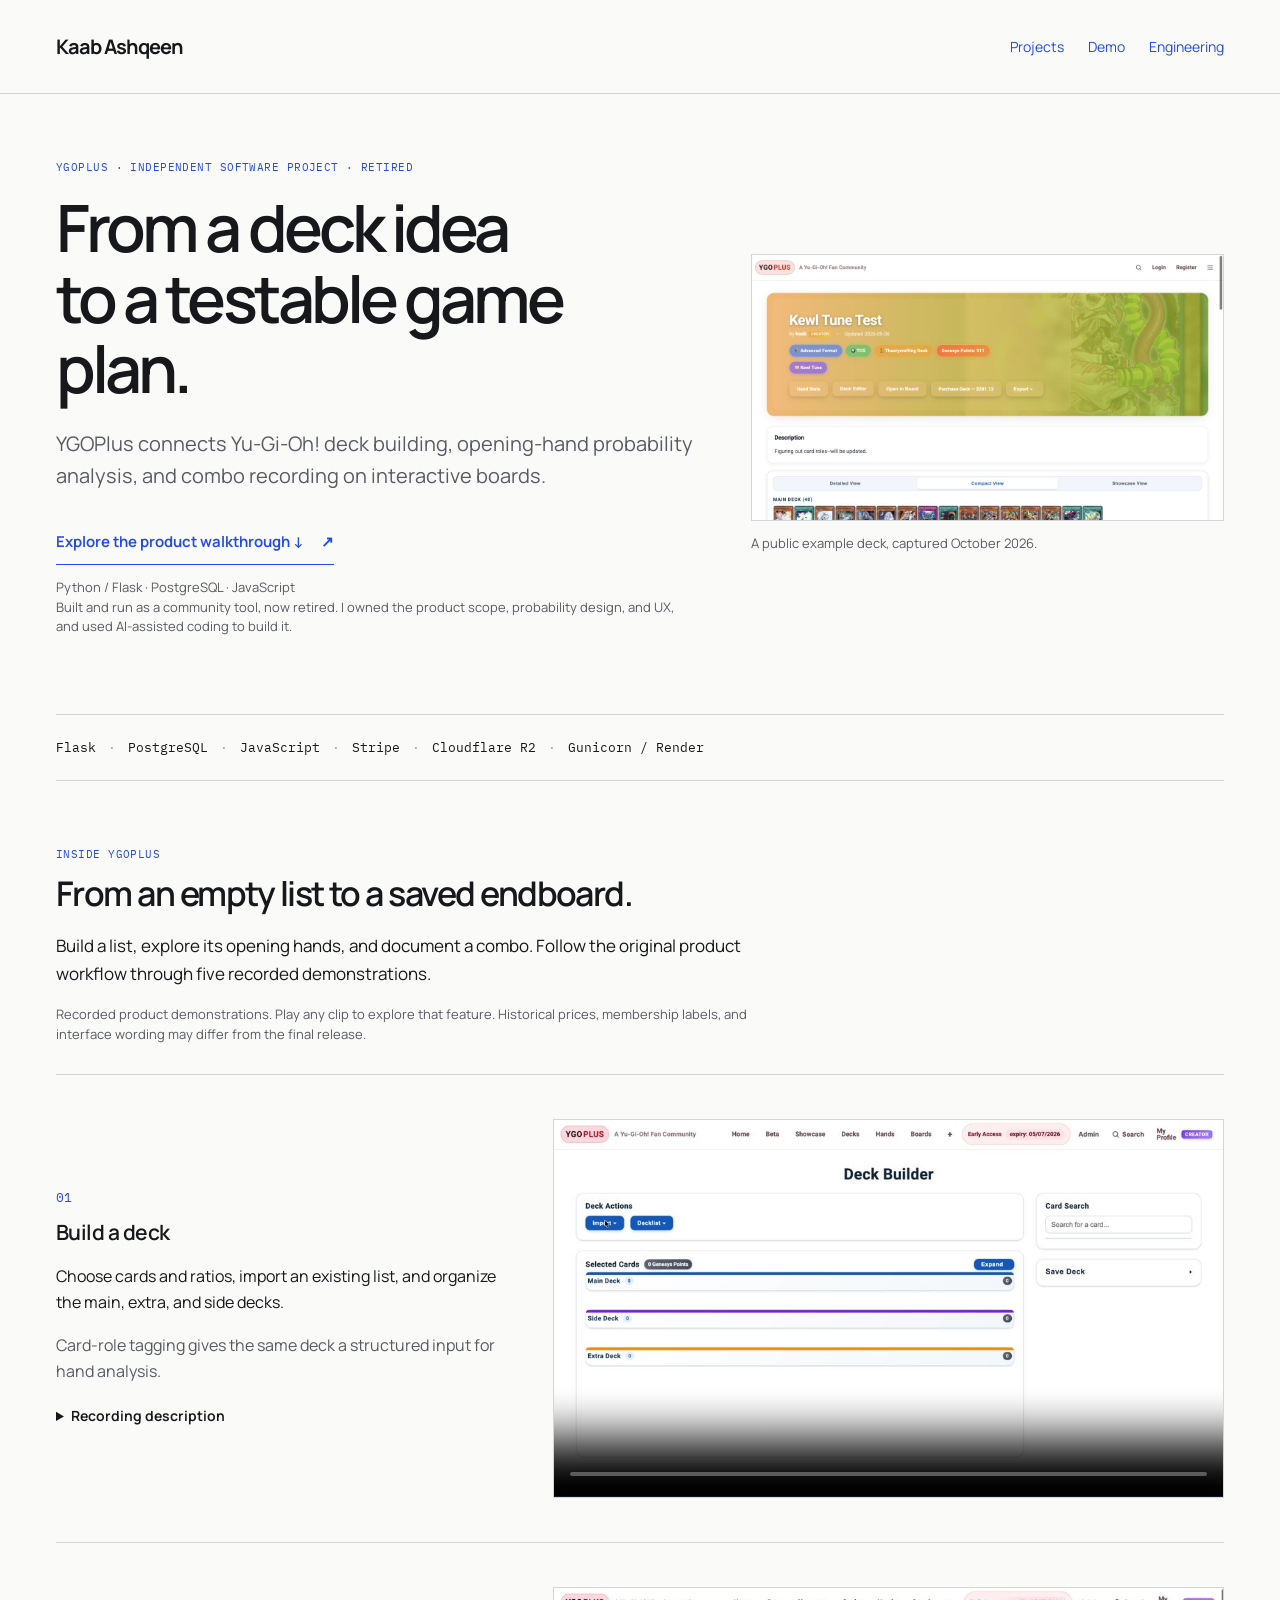
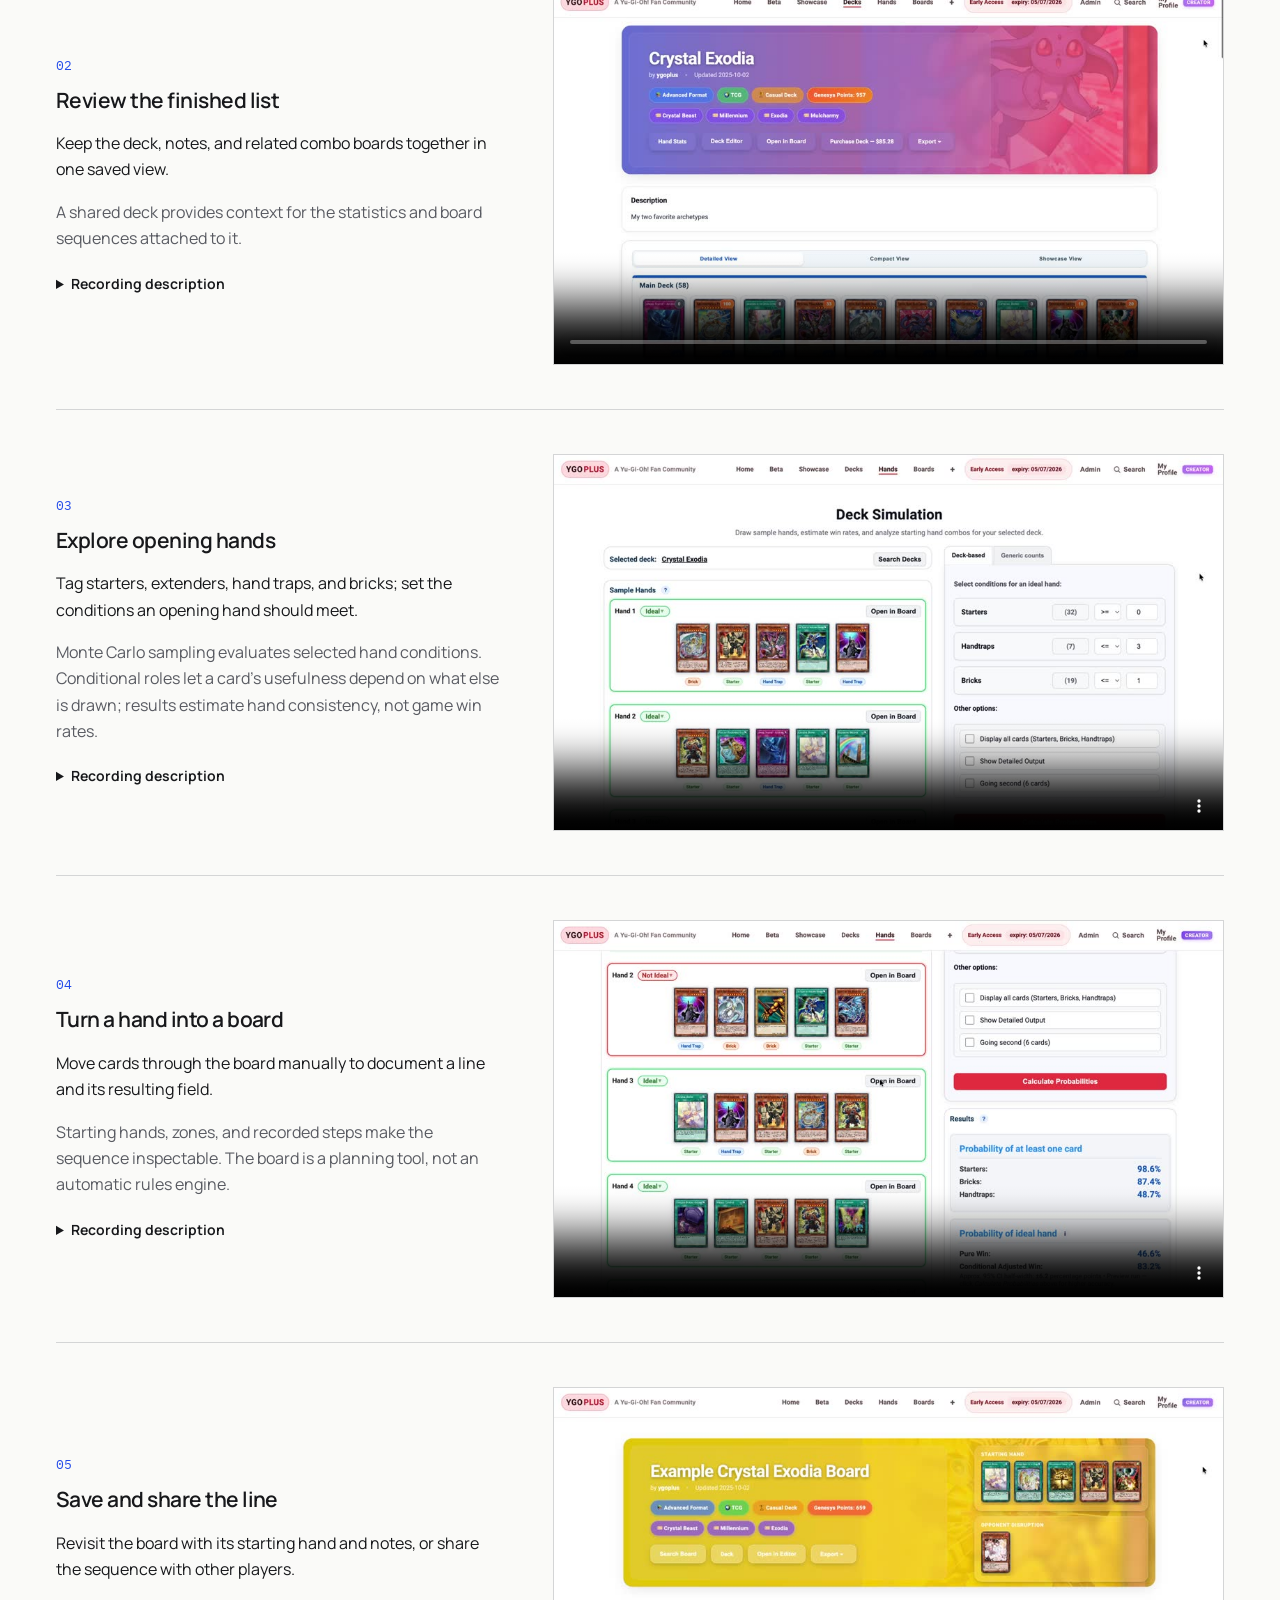
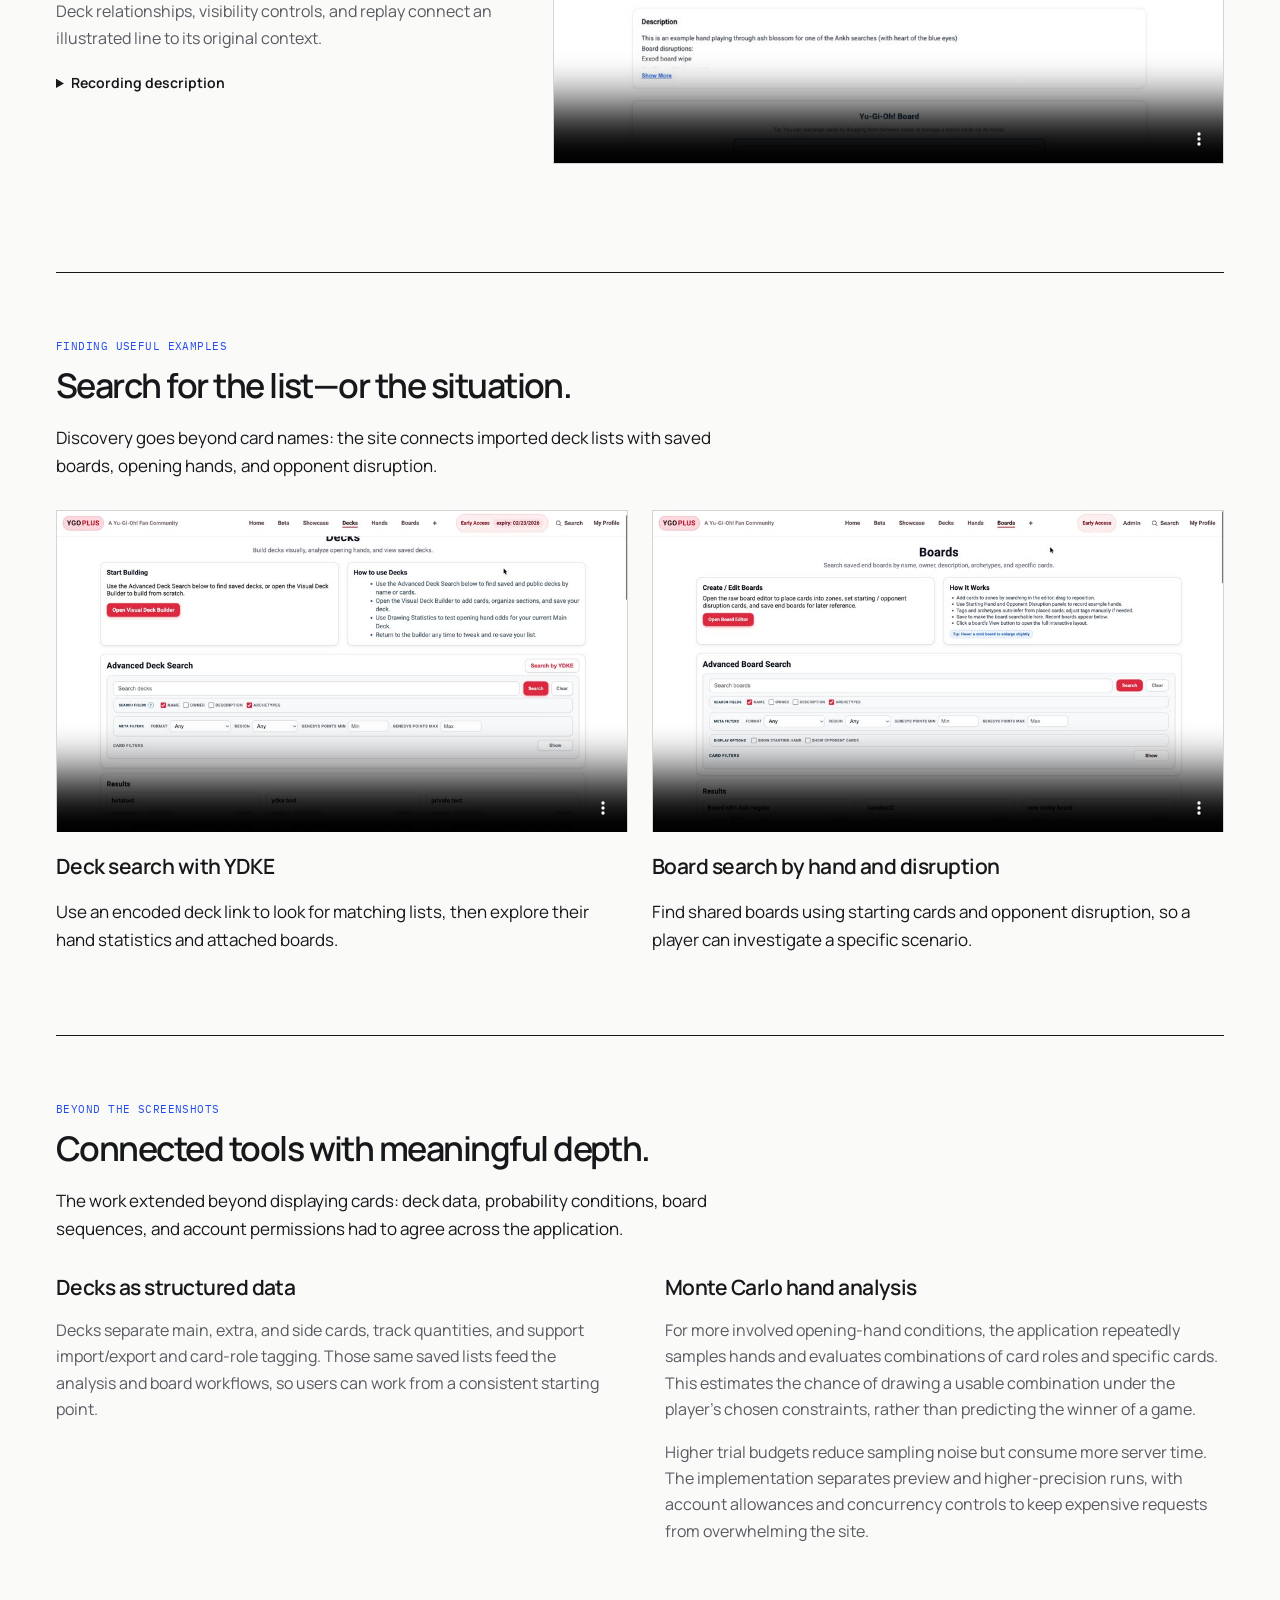
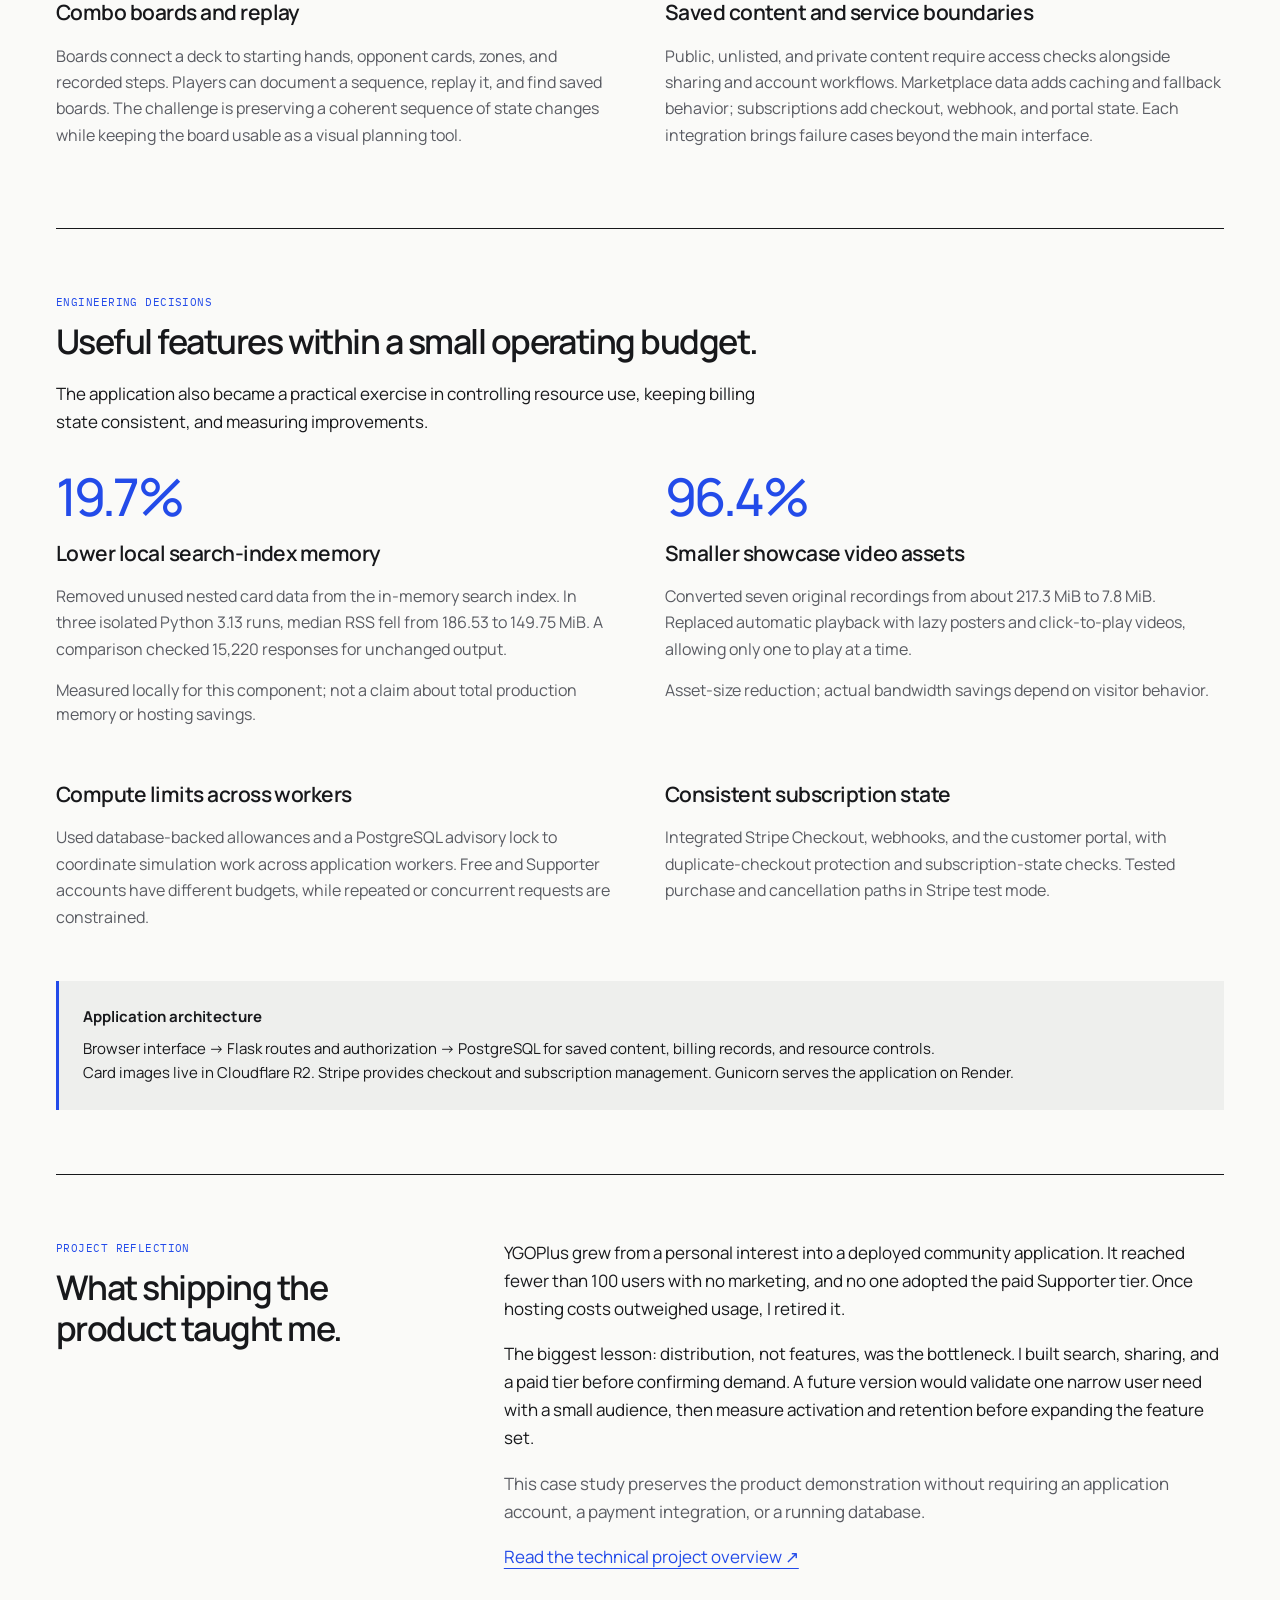
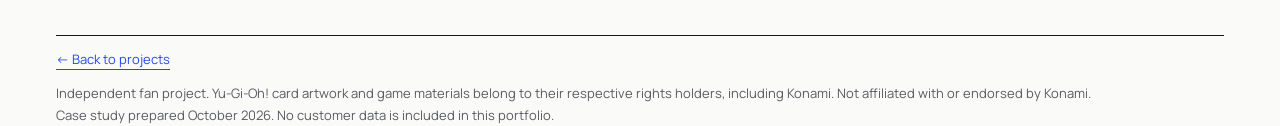
==== commit c700eb99: "Refresh portfolio with bold typography and blue accents" ====
--- a/ygoplus/index.html
+++ b/ygoplus/index.html
@@ -3,7 +3,12 @@
 <style>
 :root{color-scheme:light;--ink:#182a31;--muted:#586970;--paper:#f5f3ec;--accent:#15675c;--line:#cdd6d0}*{box-sizing:border-box}html{scroll-behavior:smooth}body{margin:0;background:var(--paper);color:var(--ink);font:17px/1.65 system-ui,-apple-system,sans-serif}a{color:var(--accent);text-underline-offset:5px}a:focus-visible,summary:focus-visible{outline:3px solid #d98e32;outline-offset:5px}.wrap{max-width:1120px;margin:auto;padding:0 34px}header{padding:25px 0;border-bottom:1px solid var(--line)}nav{display:flex;justify-content:space-between;gap:20px;align-items:center}.brand{font-weight:850;letter-spacing:-1px;font-size:24px;color:var(--ink);text-decoration:none}.brand span{color:var(--accent)}nav div{display:flex;gap:24px;font-size:14px}.eyebrow{text-transform:uppercase;letter-spacing:.14em;font-size:12px;font-weight:750;color:var(--accent)}.hero{padding:72px 0 55px;display:grid;grid-template-columns:1.15fr .85fr;gap:54px;align-items:center}h1{font-size:clamp(38px,4.7vw,60px);line-height:1.08;letter-spacing:-2px;margin:16px 0 24px;font-weight:720}h2{font-size:34px;line-height:1.2;letter-spacing:-1px;margin:10px 0 18px}h3{font-size:21px;line-height:1.35;margin:0 0 12px}.lead{font-size:20px;color:var(--muted);line-height:1.6}.hero figure{margin:0;transform:rotate(2deg)}figure img{width:100%;height:auto;display:block;border:1px solid var(--line);border-radius:5px}.hero img{box-shadow:12px 16px 0 #dce5db}.button{display:inline-block;background:var(--accent);color:white;text-decoration:none;font-size:15px;padding:11px 20px;border-radius:4px;font-weight:650;margin-top:8px}figcaption,.small{font-size:13px;color:var(--muted);line-height:1.5;margin-top:13px}.stack{display:flex;gap:12px;flex-wrap:wrap;padding:22px 0;border-top:1px solid var(--line);border-bottom:1px solid var(--line);font-size:13px}.stack span+span:before{content:'·';margin-right:12px;color:#9baaa0}section{padding:64px 0;border-bottom:1px solid var(--line)}.section-intro{max-width:710px;margin-bottom:30px}.flow{display:grid;grid-template-columns:repeat(3,1fr);gap:32px}.step{font:italic 30px Georgia,serif;color:var(--accent);margin-bottom:12px}.flow p{font-size:15px;color:var(--muted)}video{display:block;width:100%;max-height:680px;background:#111923;border-radius:5px}.caption{font-size:14px;color:var(--muted);max-width:850px}.gallery{display:grid;grid-template-columns:1fr 1fr;gap:24px}.gallery figure{margin:0}.engineering{display:grid;grid-template-columns:1fr 1fr;gap:38px 50px}.engineering p{font-size:16px;color:var(--muted)}.result{font-size:40px;font-weight:720;letter-spacing:-2px;color:var(--accent);line-height:1.2;margin-bottom:10px}.architecture{padding:24px;background:#e7ece3;border-left:3px solid var(--accent);font-size:15px;margin:35px 0 0}.architecture strong{display:block;margin-bottom:7px}.reflection{display:grid;grid-template-columns:.7fr 1.3fr;gap:60px}.reflection p{margin-top:0}footer{padding:32px 0 40px;font-size:13px;color:var(--muted)}details{margin-top:20px}summary{cursor:pointer;font-weight:650}details li{margin-bottom:10px}.muted{color:var(--muted)}@media(max-width:760px){.wrap{padding:0 22px}.hero{grid-template-columns:1fr;padding:42px 0;gap:36px}.hero figure{transform:none}h1{letter-spacing:-1.3px}.flow,.engineering,.gallery,.reflection{grid-template-columns:1fr;gap:28px}section{padding:42px 0}nav div{gap:14px;font-size:12px}.hero img{box-shadow:7px 9px 0 #dce5db}h2{font-size:29px}}@media(prefers-reduced-motion:reduce){html{scroll-behavior:auto}}
 .feature-row{display:grid;grid-template-columns:.8fr 1.2fr;gap:36px;align-items:center;padding:36px 0;border-top:1px solid var(--line)}.feature-row p{font-size:16px}.feature-detail{color:var(--muted)}.feature-row details{font-size:14px}.feature-row video,.gallery video{border:1px solid var(--line)}@media(max-width:760px){.feature-row{grid-template-columns:1fr;gap:20px}}
-</style></head><body><header><nav class="wrap" aria-label="Main"><a class="brand" href="/">Kaab Ashqeen</a><div><a href="/projects.html">Projects</a><a href="#demo">Demo</a><a href="#engineering">Engineering</a></div></nav></header>
+</style>
+<link rel="preconnect" href="https://fonts.googleapis.com">
+<link rel="preconnect" href="https://fonts.gstatic.com" crossorigin>
+<link rel="stylesheet" href="https://fonts.googleapis.com/css2?family=Manrope:wght@400;500;600;700;800&amp;family=IBM+Plex+Mono:wght@400;500&amp;display=swap">
+<link rel="stylesheet" href="/case-study.css?v=20261117">
+</head><body><header><nav class="wrap" aria-label="Main"><a class="brand" href="/">Kaab Ashqeen</a><div><a href="/projects.html">Projects</a><a href="#demo">Demo</a><a href="#engineering">Engineering</a></div></nav></header>
 <main id="top" class="wrap"><div class="hero"><div><div class="eyebrow">YGOPlus · Independent software project · Retired</div><h1>From a deck idea<br>to a testable game plan.</h1><p class="lead">YGOPlus connects Yu-Gi-Oh! deck building, opening-hand probability analysis, and combo recording on interactive boards.</p><a class="button" href="#demo">Explore the product walkthrough ↓</a><p class="small">Python / Flask · PostgreSQL · JavaScript<br>Built and run as a community tool, now retired. I owned the product scope, probability design, and UX, and used AI-assisted coding to build it.</p></div><figure><img src="assets/deck.png" alt="YGOPlus deck view displaying a 40-card example deck with card images and deck tools" width="1280" height="720"><figcaption>A public example deck, captured October 2026.</figcaption></figure></div>
 <div class="stack" aria-label="Technology stack"><span>Flask</span><span>PostgreSQL</span><span>JavaScript</span><span>Stripe</span><span>Cloudflare R2</span><span>Gunicorn / Render</span></div>
 <section id="demo"><div class="section-intro"><div class="eyebrow">Inside YGOPlus</div><h2>From an empty list to a saved endboard.</h2><p>Build a list, explore its opening hands, and document a combo. Follow the original product workflow through five recorded demonstrations.</p><p class="small">Recorded product demonstrations. Play any clip to explore that feature. Historical prices, membership labels, and interface wording may differ from the final release.</p></div><article class="feature-row"><div><div class="step">01</div><h3>Build a deck</h3><p>Choose cards and ratios, import an existing list, and organize the main, extra, and side decks.</p><p class="feature-detail">Card-role tagging gives the same deck a structured input for hand analysis.</p><details><summary>Recording description</summary><p>Choose cards and ratios, import an existing list, and organize the main, extra, and side decks. The recording shows the corresponding interface and interactions in the full application.</p></details></div><div><video controls playsinline preload="none" poster="assets/features/buildingadeck.jpg" aria-label="Recorded demo: Build a deck"><source src="assets/features/buildingadeck.mp4" type="video/mp4"></video></div></article><article class="feature-row"><div><div class="step">02</div><h3>Review the finished list</h3><p>Keep the deck, notes, and related combo boards together in one saved view.</p><p class="feature-detail">A shared deck provides context for the statistics and board sequences attached to it.</p><details><summary>Recording description</summary><p>Keep the deck, notes, and related combo boards together in one saved view. The recording shows the corresponding interface and interactions in the full application.</p></details></div><div><video controls playsinline preload="none" poster="assets/features/deckviewpage.jpg" aria-label="Recorded demo: Review the finished list"><source src="assets/features/deckviewpage.mp4" type="video/mp4"></video></div></article><article class="feature-row"><div><div class="step">03</div><h3>Explore opening hands</h3><p>Tag starters, extenders, hand traps, and bricks; set the conditions an opening hand should meet.</p><p class="feature-detail">Monte Carlo sampling evaluates selected hand conditions. Conditional roles let a card’s usefulness depend on what else is drawn; results estimate hand consistency, not game win rates.</p><details><summary>Recording description</summary><p>Tag starters, extenders, hand traps, and bricks; set the conditions an opening hand should meet. The recording shows the corresponding interface and interactions in the full application.</p></details></div><div><video controls playsinline preload="none" poster="assets/features/handstatspage.jpg" aria-label="Recorded demo: Explore opening hands"><source src="assets/features/handstatspage.mp4" type="video/mp4"></video></div></article><article class="feature-row"><div><div class="step">04</div><h3>Turn a hand into a board</h3><p>Move cards through the board manually to document a line and its resulting field.</p><p class="feature-detail">Starting hands, zones, and recorded steps make the sequence inspectable. The board is a planning tool, not an automatic rules engine.</p><details><summary>Recording description</summary><p>Move cards through the board manually to document a line and its resulting field. The recording shows the corresponding interface and interactions in the full application.</p></details></div><div><video controls playsinline preload="none" poster="assets/features/buildingaboard.jpg" aria-label="Recorded demo: Turn a hand into a board"><source src="assets/features/buildingaboard.mp4" type="video/mp4"></video></div></article><article class="feature-row"><div><div class="step">05</div><h3>Save and share the line</h3><p>Revisit the board with its starting hand and notes, or share the sequence with other players.</p><p class="feature-detail">Deck relationships, visibility controls, and replay connect an illustrated line to its original context.</p><details><summary>Recording description</summary><p>Revisit the board with its starting hand and notes, or share the sequence with other players. The recording shows the corresponding interface and interactions in the full application.</p></details></div><div><video controls playsinline preload="none" poster="assets/features/boardviewpage.jpg" aria-label="Recorded demo: Save and share the line"><source src="assets/features/boardviewpage.mp4" type="video/mp4"></video></div></article></section><section id="discovery"><div class="section-intro"><div class="eyebrow">Finding useful examples</div><h2>Search for the list—or the situation.</h2><p>Discovery goes beyond card names: the site connects imported deck lists with saved boards, opening hands, and opponent disruption.</p></div><div class="gallery"><article><video controls playsinline preload="none" poster="assets/features/searchdecks_with_ydke.jpg" aria-label="Recorded demo: Deck search with YDKE"><source src="assets/features/searchdecks_with_ydke.mp4" type="video/mp4"></video><h3 style="margin-top:20px">Deck search with YDKE</h3><p>Use an encoded deck link to look for matching lists, then explore their hand statistics and attached boards.</p></article><article><video controls playsinline preload="none" poster="assets/features/searching_boards.jpg" aria-label="Recorded demo: Board search by hand and disruption"><source src="assets/features/searching_boards.mp4" type="video/mp4"></video><h3 style="margin-top:20px">Board search by hand and disruption</h3><p>Find shared boards using starting cards and opponent disruption, so a player can investigate a specific scenario.</p></article></div></section><section id="product-depth"><div class="section-intro"><div class="eyebrow">Beyond the screenshots</div><h2>Connected tools with meaningful depth.</h2><p>The work extended beyond displaying cards: deck data, probability conditions, board sequences, and account permissions had to agree across the application.</p></div><div class="engineering"><article><h3>Decks as structured data</h3><p>Decks separate main, extra, and side cards, track quantities, and support import/export and card-role tagging. Those same saved lists feed the analysis and board workflows, so users can work from a consistent starting point.</p></article><article><h3>Monte Carlo hand analysis</h3><p>For more involved opening-hand conditions, the application repeatedly samples hands and evaluates combinations of card roles and specific cards. This estimates the chance of drawing a usable combination under the player's chosen constraints, rather than predicting the winner of a game.</p><p>Higher trial budgets reduce sampling noise but consume more server time. The implementation separates preview and higher-precision runs, with account allowances and concurrency controls to keep expensive requests from overwhelming the site.</p></article><article><h3>Combo boards and replay</h3><p>Boards connect a deck to starting hands, opponent cards, zones, and recorded steps. Players can document a sequence, replay it, and find saved boards. The challenge is preserving a coherent sequence of state changes while keeping the board usable as a visual planning tool.</p></article><article><h3>Saved content and service boundaries</h3><p>Public, unlisted, and private content require access checks alongside sharing and account workflows. Marketplace data adds caching and fallback behavior; subscriptions add checkout, webhook, and portal state. Each integration brings failure cases beyond the main interface.</p></article></div></section><section id="engineering"><div class="section-intro"><div class="eyebrow">Engineering decisions</div><h2>Useful features within a small operating budget.</h2><p>The application also became a practical exercise in controlling resource use, keeping billing state consistent, and measuring improvements.</p></div><div class="engineering"><article><div class="result">19.7%</div><h3>Lower local search-index memory</h3><p>Removed unused nested card data from the in-memory search index. In three isolated Python 3.13 runs, median RSS fell from 186.53 to 149.75 MiB. A comparison checked 15,220 responses for unchanged output.</p><p class="small">Measured locally for this component; not a claim about total production memory or hosting savings.</p></article><article><div class="result">96.4%</div><h3>Smaller showcase video assets</h3><p>Converted seven original recordings from about 217.3 MiB to 7.8 MiB. Replaced automatic playback with lazy posters and click-to-play videos, allowing only one to play at a time.</p><p class="small">Asset-size reduction; actual bandwidth savings depend on visitor behavior.</p></article><article><h3>Compute limits across workers</h3><p>Used database-backed allowances and a PostgreSQL advisory lock to coordinate simulation work across application workers. Free and Supporter accounts have different budgets, while repeated or concurrent requests are constrained.</p></article><article><h3>Consistent subscription state</h3><p>Integrated Stripe Checkout, webhooks, and the customer portal, with duplicate-checkout protection and subscription-state checks. Tested purchase and cancellation paths in Stripe test mode.</p></article></div><div class="architecture"><strong>Application architecture</strong>Browser interface → Flask routes and authorization → PostgreSQL for saved content, billing records, and resource controls.<br>Card images live in Cloudflare R2. Stripe provides checkout and subscription management. Gunicorn serves the application on Render.</div></section>
--- a/case-study.css
+++ b/case-study.css
@@ -0,0 +1,33 @@
+/* Shared visual direction with the portfolio; demo layout stays independent. */
+:root { --paper: #fafaf8; --ink: #17181b; --muted: #595b62; --accent: #234be9; --line: #d4d5d6; }
+body { font-family: 'Manrope', Arial, sans-serif; }
+.wrap { max-width: 1320px; padding-inline: 56px; }
+header { padding: 30px 0; }
+.brand { font-size: 20px; letter-spacing: -.05em; font-weight: 700; }
+nav a { text-decoration: none; }
+nav a:hover { text-decoration: underline; }
+.eyebrow,.stack,.step { font-family: 'IBM Plex Mono', monospace; }
+.eyebrow { letter-spacing: .04em; font-size: 11px; font-weight: 400; }
+h1 { font-size: clamp(42px,5.1vw,72px); letter-spacing: -.06em; font-weight: 600; }
+h2 { letter-spacing: -.045em; font-weight: 600; }
+h3 { letter-spacing: -.025em; font-weight: 600; }
+.hero { padding: 64px 0; }
+.hero figure { transform: none; }
+.hero img { box-shadow: none; }
+figure img,video,.button { border-radius: 0; }
+.button { background: transparent; padding: 10px 0; border-bottom: 1px solid var(--accent); color: var(--accent); }
+.button::after { content: ' ↗'; margin-left: 14px; }
+.step { font-size: 13px; font-style: normal; }
+section { border-color: var(--ink); }
+.feature-row { padding: 44px 0; gap: 50px; }
+.result { font-weight: 500; font-size: 52px; letter-spacing: -.055em; }
+.architecture { background: #eeefed; }
+a:focus-visible,summary:focus-visible { outline-color: var(--accent); }
+@media(max-width:760px) {
+  .wrap { padding-inline: 20px; }
+  header { padding: 24px 0; }
+  .brand { font-size: 17px; }
+  .hero { padding: 40px 0; }
+  .hero img { box-shadow: none; }
+  .feature-row { gap: 24px; padding: 30px 0; }
+}
